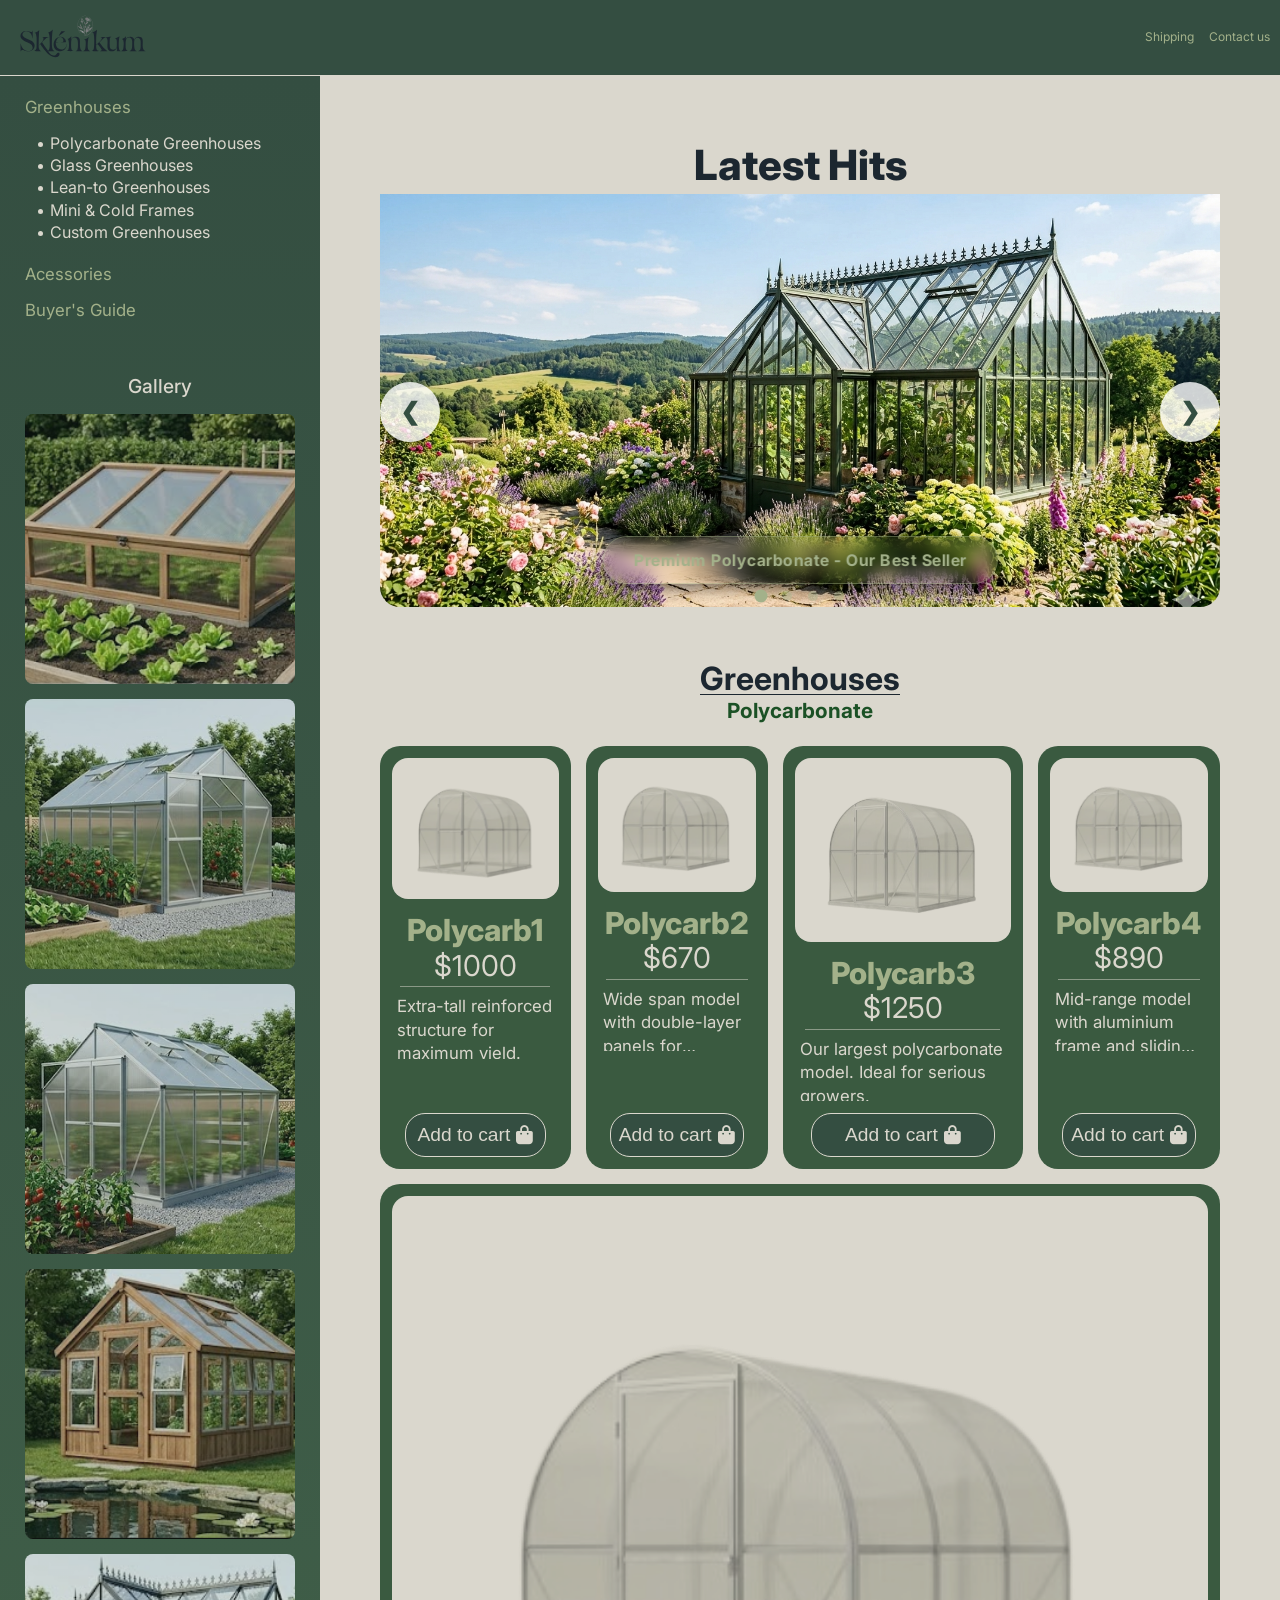
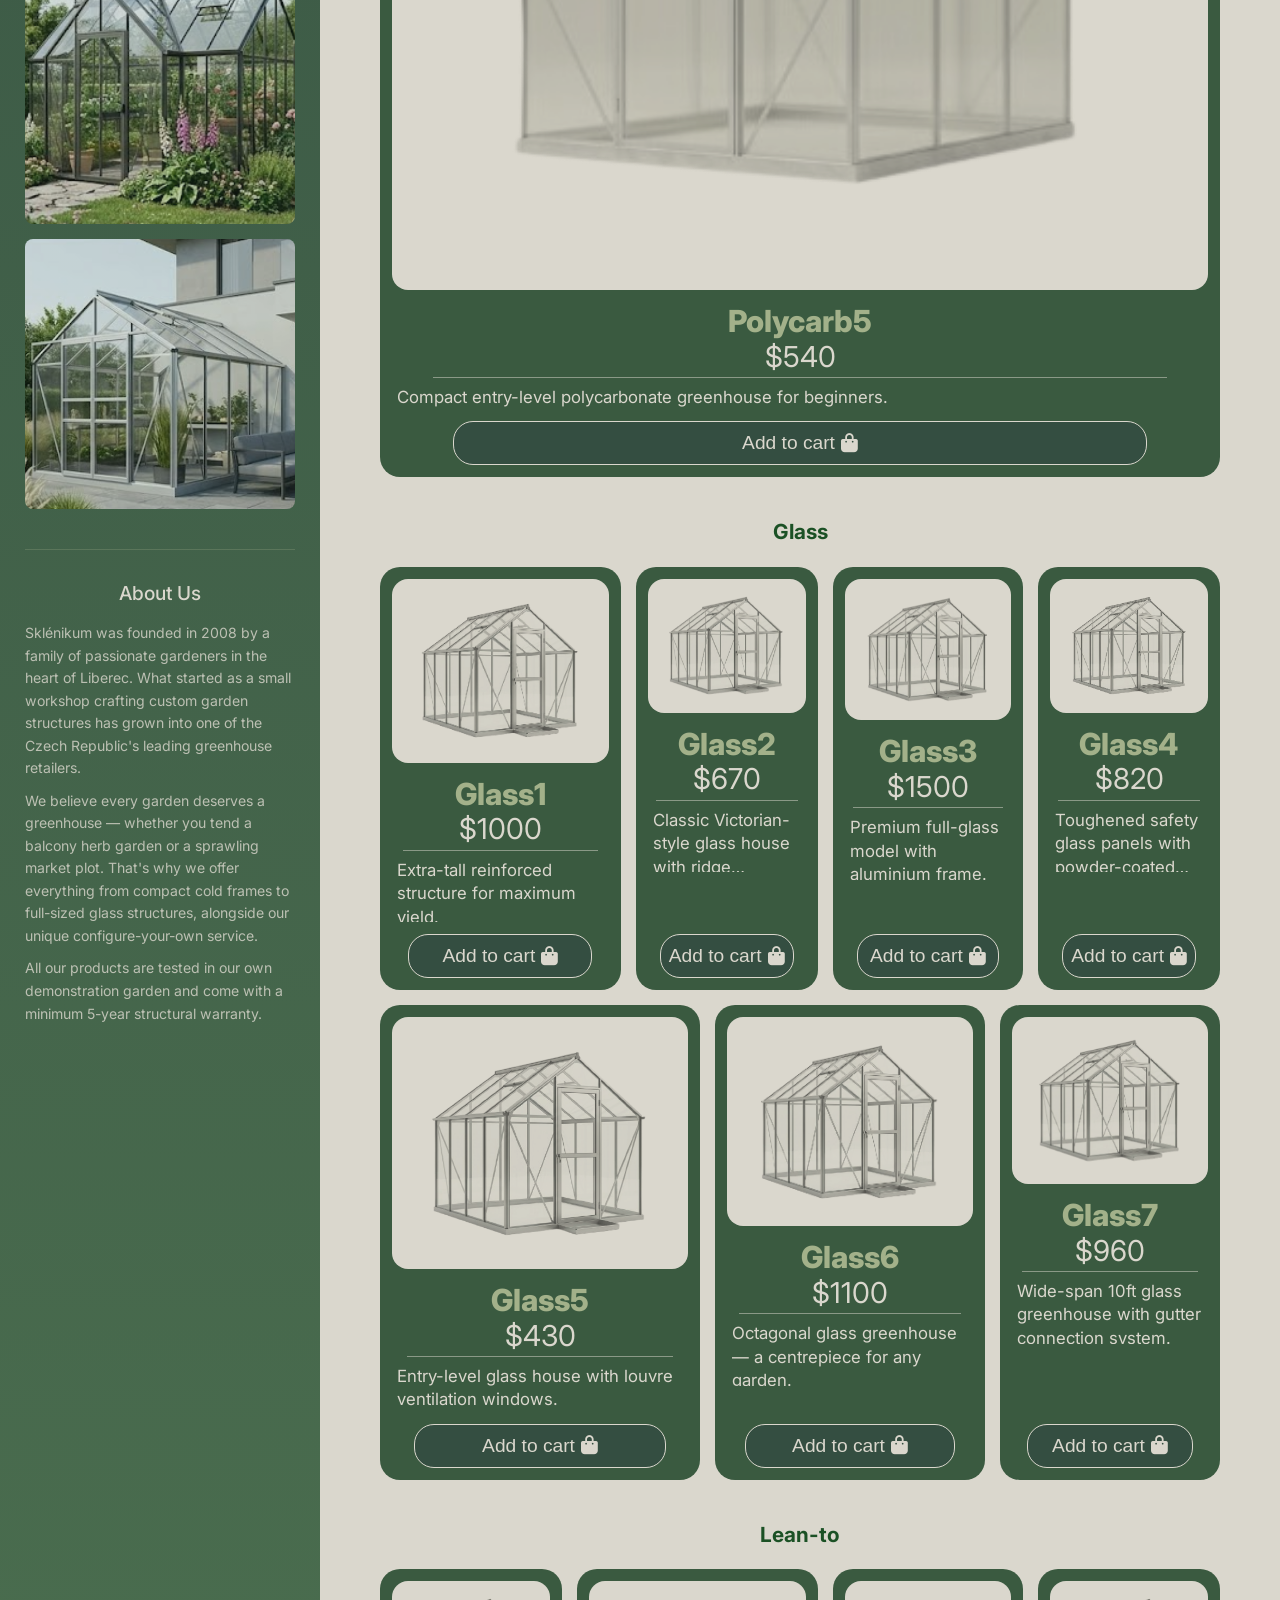
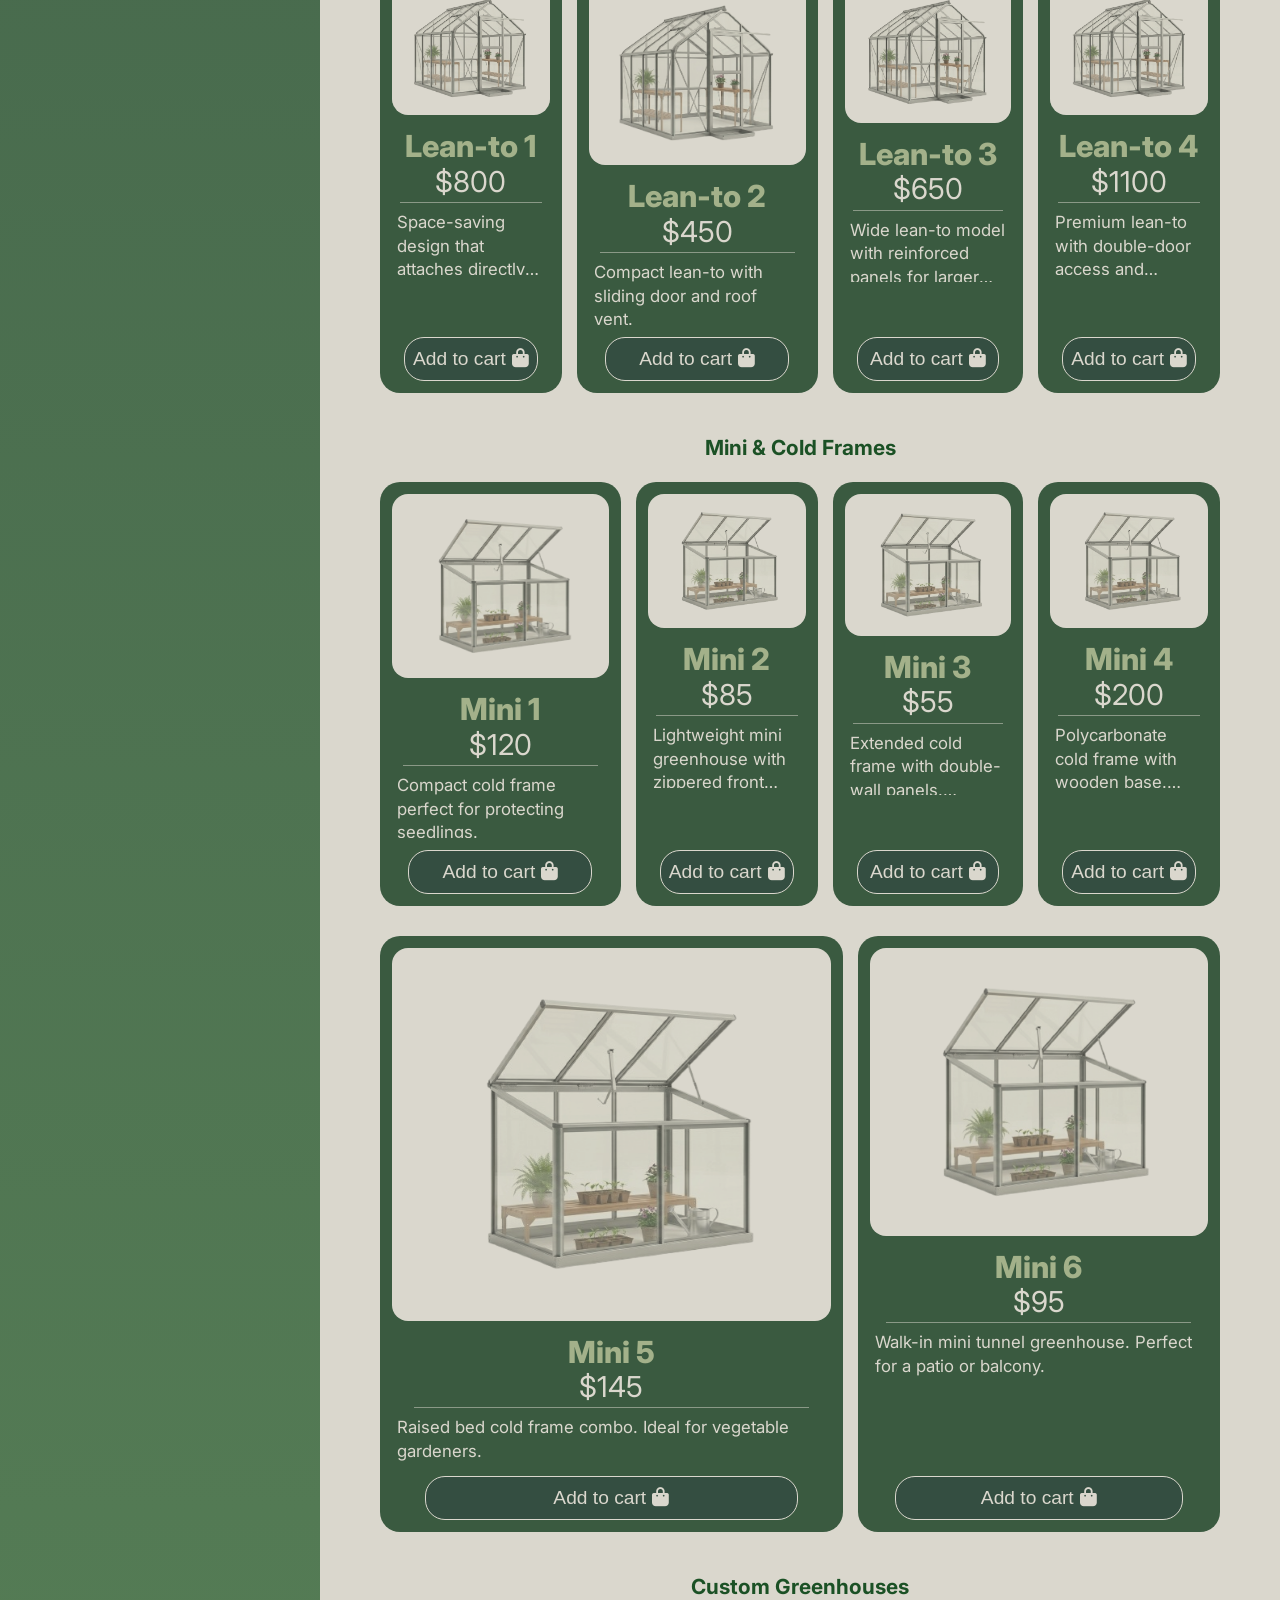
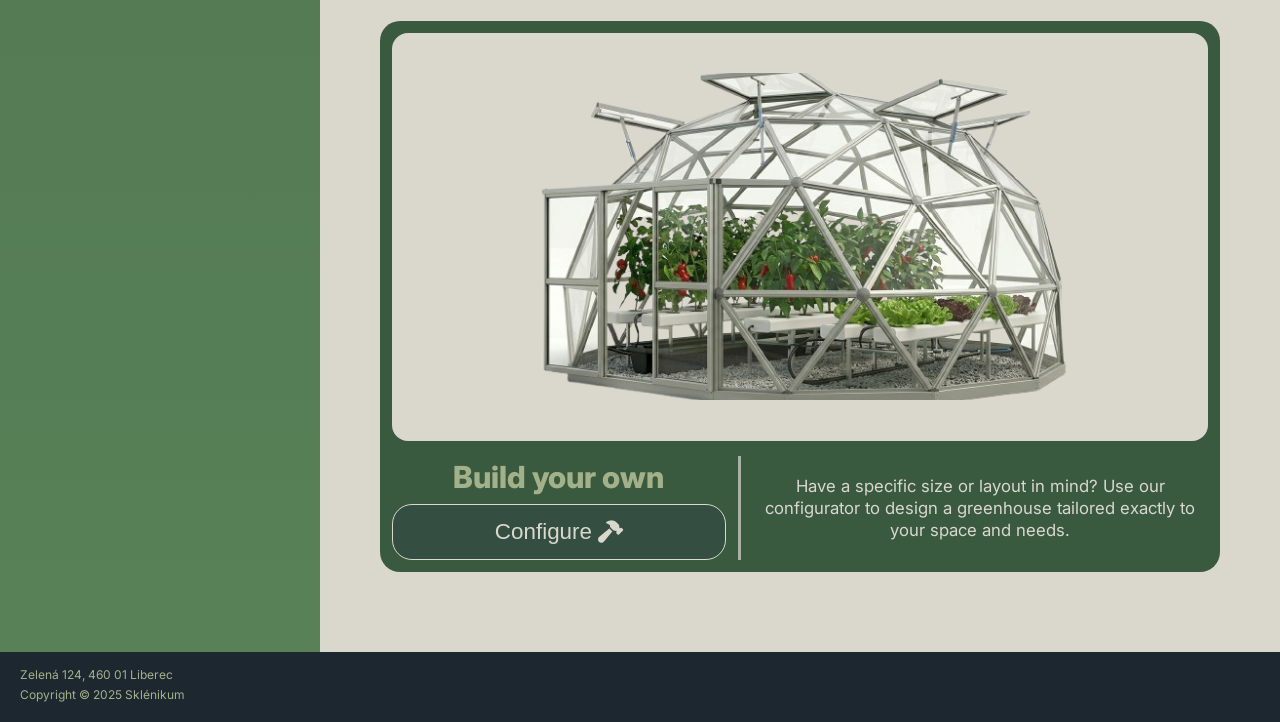
==== index.html @ 76ed7248 "v.1" ====
<!DOCTYPE html>
<html lang="en">

<head>
    <meta charset="UTF-8">
    <meta name="viewport" content="width=device-width, initial-scale=1.0">
    <title>Sklénikum</title>
    <link rel="stylesheet" href="styles.css">
    <link rel="preconnect" href="https://fonts.googleapis.com">
    <link rel="preconnect" href="https://fonts.gstatic.com" crossorigin>
    <link
        href="https://fonts.googleapis.com/css2?family=Inter:wght@300;400;500;600;700;800&family=Playfair+Display:ital,wght@1,500&display=swap"
        rel="stylesheet">
    <link rel="stylesheet" href="https://cdnjs.cloudflare.com/ajax/libs/font-awesome/6.4.0/css/all.min.css">
</head>

<body>
    <header class="top-bar">
        <div class="logo">
            <img src="images/logo.svg" alt="Sklénikum" class="site-logo">
        </div>
        <nav class="top-nav">
            <a href="#">Shipping</a>
            <a href="#">Contact us</a>
        </nav>
    </header>
    <hr class="top-bar-divider">
    <aside class="sidebar-menu">
        <div class="menu-section">
            <a href="#" class="menu-item">Greenhouses</a>
            <ul class="submenu">
                <li class="menu-list"><a href="#polycarbonate" class="menu-category">Polycarbonate Greenhouses</a></li>
                <li class="menu-list"><a href="#glass" class="menu-category">Glass Greenhouses</a></li>
                <li class="menu-list"><a href="#lean-to" class="menu-category">Lean-to Greenhouses</a></li>
                <li class="menu-list"><a href="#mini" class="menu-category">Mini &amp; Cold Frames</a></li>
                <li class="menu-list"><a href="#custom" class="menu-category">Custom Greenhouses</a></li>
            </ul>
        </div>
        <a href="#" class="menu-item">Acessories</a>
        <a href="#" class="menu-item">Buyer's Guide</a>

        <div class="sidebar-gallery">
            <h4 class="gallery-title">Gallery</h4>
            <div class="gallery-grid">
                <img src="/images/gallery/1.png" alt="Gallery image 1">
                <img src="/images/gallery/2.png" alt="Gallery image 2">
                <img src="/images/gallery/3.png" alt="Gallery image 3">
                <img src="/images/gallery/4.png" alt="Gallery image 4">
                <img src="/images/gallery/5.png" alt="Gallery image 5">
                <img src="/images/gallery/6.png" alt="Gallery image 6">
            </div>
        </div>

        <div class="sidebar-about">
            <h4 class="gallery-title">About Us</h4>
            <p class="about-text">Sklénikum was founded in 2008 by a family of passionate gardeners in the heart of Liberec. What started as a small workshop crafting custom garden structures has grown into one of the Czech Republic's leading greenhouse retailers.</p>
            <p class="about-text">We believe every garden deserves a greenhouse — whether you tend a balcony herb garden or a sprawling market plot. That's why we offer everything from compact cold frames to full-sized glass structures, alongside our unique configure-your-own service.</p>
            <p class="about-text">All our products are tested in our own demonstration garden and come with a minimum 5-year structural warranty.</p>
        </div>
    </aside>

    <main class="content">
        <section class="latest-hits">
            <h2 class="slideshow-title">Latest Hits</h2>
            <div class="slideshow-container">
                <div class="mySlides fade">
                    <img src="/images/latesthits/1.png" alt="Polycarbonate Greenhouse">
                    <div class="slide-caption">Premium Polycarbonate - Our Best Seller</div>
                </div>
                <div class="mySlides fade">
                    <img src="/images/latesthits/2.png" alt="Glass Greenhouse">
                    <div class="slide-caption">Classic Glass - Timeless Elegance</div>
                </div>
                <div class="mySlides fade">
                    <img src="/images/latesthits/3.png" alt="Lean-to Greenhouse">
                    <div class="slide-caption">Space-saving Lean-to - Perfect for Patios</div>
                </div>
                <div class="mySlides fade">
                    <img src="/images/latesthits/4.png" alt="Mini Greenhouse">
                    <div class="slide-caption">Mini & Cold Frames - Early Season Protection</div>
                </div>

                <a class="prev-slide" onclick="changeSlide(-1)">&#10094;</a>
                <a class="next-slide" onclick="changeSlide(1)">&#10095;</a>
            </div>
            <div class="dot-container">
                <span class="dot" onclick="setSlide(1)"></span>
                <span class="dot" onclick="setSlide(2)"></span>
                <span class="dot" onclick="setSlide(3)"></span>
                <span class="dot" onclick="setSlide(4)"></span>
            </div>
        </section>

        <section class="category" id="polycarbonate">
            <h2 class="category-title">Greenhouses</h2>
            <h3 class="subcategory-title">Polycarbonate</h3>

            <div class="product-grid">
                <article class="product-card card-md"><a href="#" class="card-link"></a><div class="image-placeholder"><img src="/images/greenhouses/polycarbonate.png" alt="Polycarbonate Greenhouse" class="product-image" style="opacity:0.7;mix-blend-mode:multiply;"></div><h4 class="product-name">Polycarb1</h4><p class="product-price">$1000</p><hr class="card-divider"><p class="product-desc">Extra-tall reinforced structure for maximum yield.</p><button class="add-to-cart">Add to cart <i class="fa-solid fa-bag-shopping"></i></button></article>
                <article class="product-card card-sm"><a href="#" class="card-link"></a><div class="image-placeholder"><img src="/images/greenhouses/polycarbonate.png" alt="Polycarbonate Greenhouse" class="product-image" style="opacity:0.7;mix-blend-mode:multiply;"></div><h4 class="product-name">Polycarb2</h4><p class="product-price">$670</p><hr class="card-divider"><p class="product-desc">Wide span model with double-layer panels for insulation.</p><button class="add-to-cart">Add to cart <i class="fa-solid fa-bag-shopping"></i></button></article>
                <article class="product-card card-lg"><a href="#" class="card-link"></a><div class="image-placeholder"><img src="/images/greenhouses/polycarbonate.png" alt="Polycarbonate Greenhouse" class="product-image" style="opacity:0.7;mix-blend-mode:multiply;"></div><h4 class="product-name">Polycarb3</h4><p class="product-price">$1250</p><hr class="card-divider"><p class="product-desc">Our largest polycarbonate model. Ideal for serious growers.</p><button class="add-to-cart">Add to cart <i class="fa-solid fa-bag-shopping"></i></button></article>
                <article class="product-card card-sm"><a href="#" class="card-link"></a><div class="image-placeholder"><img src="/images/greenhouses/polycarbonate.png" alt="Polycarbonate Greenhouse" class="product-image" style="opacity:0.7;mix-blend-mode:multiply;"></div><h4 class="product-name">Polycarb4</h4><p class="product-price">$890</p><hr class="card-divider"><p class="product-desc">Mid-range model with aluminium frame and sliding door.</p><button class="add-to-cart">Add to cart <i class="fa-solid fa-bag-shopping"></i></button></article>
                <article class="product-card card-md"><a href="#" class="card-link"></a><div class="image-placeholder"><img src="/images/greenhouses/polycarbonate.png" alt="Polycarbonate Greenhouse" class="product-image" style="opacity:0.7;mix-blend-mode:multiply;"></div><h4 class="product-name">Polycarb5</h4><p class="product-price">$540</p><hr class="card-divider"><p class="product-desc">Compact entry-level polycarbonate greenhouse for beginners.</p><button class="add-to-cart">Add to cart <i class="fa-solid fa-bag-shopping"></i></button></article>
            </div>
        </section>


        <section class="category" id="glass">
            <h3 class="subcategory-title">Glass</h3>

            <div class="product-grid">
                <article class="product-card card-lg"><a href="#" class="card-link"></a><div class="image-placeholder"><img src="/images/greenhouses/glass.png" alt="Glass Greenhouse" class="product-image" style="opacity:0.7;mix-blend-mode:multiply;"></div><h4 class="product-name">Glass1</h4><p class="product-price">$1000</p><hr class="card-divider"><p class="product-desc">Extra-tall reinforced structure for maximum yield.</p><button class="add-to-cart">Add to cart <i class="fa-solid fa-bag-shopping"></i></button></article>
                <article class="product-card card-sm"><a href="#" class="card-link"></a><div class="image-placeholder"><img src="/images/greenhouses/glass.png" alt="Glass Greenhouse" class="product-image" style="opacity:0.7;mix-blend-mode:multiply;"></div><h4 class="product-name">Glass2</h4><p class="product-price">$670</p><hr class="card-divider"><p class="product-desc">Classic Victorian-style glass house with ridge ventilation.</p><button class="add-to-cart">Add to cart <i class="fa-solid fa-bag-shopping"></i></button></article>
                <article class="product-card card-md"><a href="#" class="card-link"></a><div class="image-placeholder"><img src="/images/greenhouses/glass.png" alt="Glass Greenhouse" class="product-image" style="opacity:0.7;mix-blend-mode:multiply;"></div><h4 class="product-name">Glass3</h4><p class="product-price">$1500</p><hr class="card-divider"><p class="product-desc">Premium full-glass model with aluminium frame.</p><button class="add-to-cart">Add to cart <i class="fa-solid fa-bag-shopping"></i></button></article>
                <article class="product-card card-sm"><a href="#" class="card-link"></a><div class="image-placeholder"><img src="/images/greenhouses/glass.png" alt="Glass Greenhouse" class="product-image" style="opacity:0.7;mix-blend-mode:multiply;"></div><h4 class="product-name">Glass4</h4><p class="product-price">$820</p><hr class="card-divider"><p class="product-desc">Toughened safety glass panels with powder-coated frame.</p><button class="add-to-cart">Add to cart <i class="fa-solid fa-bag-shopping"></i></button></article>
                <article class="product-card card-lg"><a href="#" class="card-link"></a><div class="image-placeholder"><img src="/images/greenhouses/glass.png" alt="Glass Greenhouse" class="product-image" style="opacity:0.7;mix-blend-mode:multiply;"></div><h4 class="product-name">Glass5</h4><p class="product-price">$430</p><hr class="card-divider"><p class="product-desc">Entry-level glass house with louvre ventilation windows.</p><button class="add-to-cart">Add to cart <i class="fa-solid fa-bag-shopping"></i></button></article>
                <article class="product-card card-md"><a href="#" class="card-link"></a><div class="image-placeholder"><img src="/images/greenhouses/glass.png" alt="Glass Greenhouse" class="product-image" style="opacity:0.7;mix-blend-mode:multiply;"></div><h4 class="product-name">Glass6</h4><p class="product-price">$1100</p><hr class="card-divider"><p class="product-desc">Octagonal glass greenhouse — a centrepiece for any garden.</p><button class="add-to-cart">Add to cart <i class="fa-solid fa-bag-shopping"></i></button></article>
                <article class="product-card card-sm"><a href="#" class="card-link"></a><div class="image-placeholder"><img src="/images/greenhouses/glass.png" alt="Glass Greenhouse" class="product-image" style="opacity:0.7;mix-blend-mode:multiply;"></div><h4 class="product-name">Glass7</h4><p class="product-price">$960</p><hr class="card-divider"><p class="product-desc">Wide-span 10ft glass greenhouse with gutter connection system.</p><button class="add-to-cart">Add to cart <i class="fa-solid fa-bag-shopping"></i></button></article>
            </div>
        </section>

        <section class="category" id="lean-to">
            <h3 class="subcategory-title">Lean-to</h3>

            <div class="product-grid">
                <article class="product-card card-sm"><a href="#" class="card-link"></a><div class="image-placeholder"><img src="/images/greenhouses/lean-to.png" alt="Lean-to Greenhouse" class="product-image" style="opacity:0.7;mix-blend-mode:multiply;"></div><h4 class="product-name">Lean-to 1</h4><p class="product-price">$800</p><hr class="card-divider"><p class="product-desc">Space-saving design that attaches directly to your house wall.</p><button class="add-to-cart">Add to cart <i class="fa-solid fa-bag-shopping"></i></button></article>
                <article class="product-card card-lg"><a href="#" class="card-link"></a><div class="image-placeholder"><img src="/images/greenhouses/lean-to.png" alt="Lean-to Greenhouse" class="product-image" style="opacity:0.7;mix-blend-mode:multiply;"></div><h4 class="product-name">Lean-to 2</h4><p class="product-price">$450</p><hr class="card-divider"><p class="product-desc">Compact lean-to with sliding door and roof vent.</p><button class="add-to-cart">Add to cart <i class="fa-solid fa-bag-shopping"></i></button></article>
                <article class="product-card card-md"><a href="#" class="card-link"></a><div class="image-placeholder"><img src="/images/greenhouses/lean-to.png" alt="Lean-to Greenhouse" class="product-image" style="opacity:0.7;mix-blend-mode:multiply;"></div><h4 class="product-name">Lean-to 3</h4><p class="product-price">$650</p><hr class="card-divider"><p class="product-desc">Wide lean-to model with reinforced panels for larger wall spaces.</p><button class="add-to-cart">Add to cart <i class="fa-solid fa-bag-shopping"></i></button></article>
                <article class="product-card card-sm"><a href="#" class="card-link"></a><div class="image-placeholder"><img src="/images/greenhouses/lean-to.png" alt="Lean-to Greenhouse" class="product-image" style="opacity:0.7;mix-blend-mode:multiply;"></div><h4 class="product-name">Lean-to 4</h4><p class="product-price">$1100</p><hr class="card-divider"><p class="product-desc">Premium lean-to with double-door access and integrated guttering.</p><button class="add-to-cart">Add to cart <i class="fa-solid fa-bag-shopping"></i></button></article>
            </div>
        </section>

        <section class="category" id="mini">
            <h3 class="subcategory-title">Mini & Cold Frames</h3>

            <div class="product-grid">
                <article class="product-card card-lg"><a href="#" class="card-link"></a><div class="image-placeholder"><img src="/images/greenhouses/minicold.png" alt="Mini Greenhouse" class="product-image" style="opacity:0.7;mix-blend-mode:multiply;"></div><h4 class="product-name">Mini 1</h4><p class="product-price">$120</p><hr class="card-divider"><p class="product-desc">Compact cold frame perfect for protecting seedlings.</p><button class="add-to-cart">Add to cart <i class="fa-solid fa-bag-shopping"></i></button></article>
                <article class="product-card card-sm"><a href="#" class="card-link"></a><div class="image-placeholder"><img src="/images/greenhouses/minicold.png" alt="Mini Greenhouse" class="product-image" style="opacity:0.7;mix-blend-mode:multiply;"></div><h4 class="product-name">Mini 2</h4><p class="product-price">$85</p><hr class="card-divider"><p class="product-desc">Lightweight mini greenhouse with zippered front panel.</p><button class="add-to-cart">Add to cart <i class="fa-solid fa-bag-shopping"></i></button></article>
                <article class="product-card card-md"><a href="#" class="card-link"></a><div class="image-placeholder"><img src="/images/greenhouses/minicold.png" alt="Mini Greenhouse" class="product-image" style="opacity:0.7;mix-blend-mode:multiply;"></div><h4 class="product-name">Mini 3</h4><p class="product-price">$55</p><hr class="card-divider"><p class="product-desc">Extended cold frame with double-wall panels. Excellent for year-round use.</p><button class="add-to-cart">Add to cart <i class="fa-solid fa-bag-shopping"></i></button></article>
                <article class="product-card card-sm"><a href="#" class="card-link"></a><div class="image-placeholder"><img src="/images/greenhouses/minicold.png" alt="Mini Greenhouse" class="product-image" style="opacity:0.7;mix-blend-mode:multiply;"></div><h4 class="product-name">Mini 4</h4><p class="product-price">$200</p><hr class="card-divider"><p class="product-desc">Polycarbonate cold frame with wooden base. Great insulator.</p><button class="add-to-cart">Add to cart <i class="fa-solid fa-bag-shopping"></i></button></article>
                <div class="row-break"></div>
                <article class="product-card card-lg"><a href="#" class="card-link"></a><div class="image-placeholder"><img src="/images/greenhouses/minicold.png" alt="Mini Greenhouse" class="product-image" style="opacity:0.7;mix-blend-mode:multiply;"></div><h4 class="product-name">Mini 5</h4><p class="product-price">$145</p><hr class="card-divider"><p class="product-desc">Raised bed cold frame combo. Ideal for vegetable gardeners.</p><button class="add-to-cart">Add to cart <i class="fa-solid fa-bag-shopping"></i></button></article>
                <article class="product-card card-sm"><a href="#" class="card-link"></a><div class="image-placeholder"><img src="/images/greenhouses/minicold.png" alt="Mini Greenhouse" class="product-image" style="opacity:0.7;mix-blend-mode:multiply;"></div><h4 class="product-name">Mini 6</h4><p class="product-price">$95</p><hr class="card-divider"><p class="product-desc">Walk-in mini tunnel greenhouse. Perfect for a patio or balcony.</p><button class="add-to-cart">Add to cart <i class="fa-solid fa-bag-shopping"></i></button></article>
            </div>
        </section>


        <section class="category" id="custom">
            <h3 class="subcategory-title">Custom Greenhouses</h3>

            <div class="product-grid">
                <article class="product-card custom-card">
                    <a href="product_custom-greenhouse.html" class="card-link"></a>
                    <div class="image-placeholder large">
                        <img src="/images/greenhouses/custom.png" alt="Custom Greenhouse" class="product-image">
                    </div>
                    <div class="custom-card-bottom">
                        <div class="custom-card-left">
                            <h4 class="product-name large-name">Build your own</h4>
                            <button class="add-to-cart custom-build">Configure <i class="fa-solid fa-hammer"></i></button>
                        </div>
                        <div class="custom-divider"></div>
                        <div class="custom-card-right">
                            <p class="product-desc product-desc-custom">Have a specific size or layout in mind? Use our configurator to design a greenhouse tailored exactly to your space and needs.</p>
                        </div>
                    </div>
                </article>
            </div>
        </section>

    </main>

    <footer class="site-footer">
        <p>Zelená 124, 460 01 Liberec</p>
        <p>Copyright © 2025 Sklénikum</p>
    </footer>

    <script>
        let slideIndex = 1;
        showSlides(slideIndex);

        // Next/previous controls
        function changeSlide(n) {
            showSlides(slideIndex += n);
        }

        // Thumbnail image controls
        function setSlide(n) {
            showSlides(slideIndex = n);
        }

        function showSlides(n) {
            let i;
            let slides = document.getElementsByClassName("mySlides");
            let dots = document.getElementsByClassName("dot");
            if (n > slides.length) { slideIndex = 1 }
            if (n < 1) { slideIndex = slides.length }
            for (i = 0; i < slides.length; i++) {
                slides[i].style.display = "none";
            }
            for (i = 0; i < dots.length; i++) {
                dots[i].className = dots[i].className.replace(" active-dot", "");
            }
            slides[slideIndex - 1].style.display = "flex";
            dots[slideIndex - 1].className += " active-dot";
        }

        // Auto play
        setInterval(() => {
            changeSlide(1);
        }, 5000);
    </script>
</body>

</html>
---- styles.css ----
/* Base styles */
html {
    scroll-behavior: smooth;
}

:root {
    --dust-grey: #dad7cd;
    --dry-sage: #a3b18a;
    --fern: #588157;
    --hunter-green: #3A5A40;
    --pine-teal: #344e41;
    --dark-blue: #1C2730;
    --filler-green: #1B5125;
}

* {
    margin: 0;
    padding: 0;
    box-sizing: border-box;
}

body {
    font-family: 'Inter', sans-serif;
    background-color: var(--dust-grey);
    line-height: 1.4;
    display: flex;
    flex-direction: column;
    min-height: 100vh;
    margin: 0;
}



/* ----------------------------------------------------- */
/* Header */
/* ----------------------------------------------------- */


.top-bar {
    background-color: var(--pine-teal);
    color: var(--dry-sage);
    display: flex;
    justify-content: space-between;
    align-items: center;
    padding: 10px 10px;
}

.logo {
    display: flex;
    flex-direction: column;
    align-items: flex-start;
    position: relative;
    padding-left: 5px;
    margin: -20px -20px -25px -10px;
}

.site-logo {
    height: 100px;
    width: auto;
    display: block;
}

.top-nav {
    display: flex;
    gap: 15px;
}

.top-nav a {
    color: var(--dry-sage);
    text-decoration: none;
    font-size: 0.75rem;
    font-weight: 400;
}

.top-bar-divider {
    border: none;
    border-top: 1px solid var(--dust-grey);
    margin-left: auto;
    margin-right: auto;
}


/* ----------------------------------------------------- */
/* Sidebar / Menu */
/* ----------------------------------------------------- */


.sidebar-menu {
    background: linear-gradient(to bottom, var(--pine-teal), var(--fern));
    padding: 20px 25px;
}

.menu-category {
    padding-left: 10px;
    color: var(--dust-grey);
    text-decoration: none;
    margin-left: -15px;
}

.menu-list {
    color: var(--dust-grey);
    margin-left: 30px;
}

.menu-section {
    margin-bottom: 20px;
}

.menu-heading {
    display: block;
    color: var(--text-menu-light);
    text-decoration: none;
    font-size: 1.05rem;
    margin-bottom: 8px;
    font-weight: 400;
}

.menu-item {
    display: block;
    color: var(--dry-sage);
    text-decoration: none;
    font-size: 1.05rem;
    margin-bottom: 12px;
    font-weight: 400;
}

.sidebar-gallery {
    display: none;
}

.sidebar-about {
    display: none;
}

/* ----------------------------------------------------- */
/* Main Content */
/* ----------------------------------------------------- */

.content {
    padding: 30px 10px;
    flex: 1;
}

/* ----------------------------------------------------- */
/* Latest Hits Slideshow */
/* ----------------------------------------------------- */

.latest-hits {
    margin-bottom: 50px;
    position: relative;
    overflow: hidden;
    border-radius: 20px;
    padding: 0;
}

.slideshow-title {
    text-align: center;
    color: var(--dark-blue);
    font-size: 2.6rem;
    font-weight: 800;
    padding: 20px 0;
    margin: 0;
    margin-bottom: -20px;
}

.slideshow-container {
    max-width: 100%;
    aspect-ratio: 16 / 8;
    position: relative;
    margin: auto;
    overflow: hidden;
}

.mySlides {
    display: none;
    height: 100%;
    align-items: center;
    justify-content: center;
    padding: 0;
}

.mySlides img {
    height: 100%;
    width: 100%;
    object-fit: cover;
    opacity: 1;
}

.slide-caption {
    position: absolute;
    bottom: 30px;
    left: 50%;
    transform: translateX(-50%);
    color: var(--dry-sage);
    padding: 12px 30px;
    border-radius: 40px;
    font-weight: 700;
    backdrop-filter: blur(8px);
    border: 1px solid rgba(163, 177, 138, 0.4);
    box-shadow: 0 5px 15px rgba(0, 0, 0, 0.5);
    white-space: nowrap;
    letter-spacing: 0.5px;
}

.prev-slide,
.next-slide {
    cursor: pointer;
    position: absolute;
    top: 50%;
    width: auto;
    margin-top: -22px;
    padding: 20px;
    color: var(--pine-teal);
    font-weight: bold;
    font-size: 24px;
    transition: 0.3s ease;
    border-radius: 50%;
    user-select: none;
    z-index: 2;
    display: flex;
    align-items: center;
    justify-content: center;
    width: 60px;
    height: 60px;
    background: rgba(255, 255, 255, 0.8);
    box-shadow: 0 4px 12px rgba(0, 0, 0, 0.2);
}

.prev-slide {
    left: 0;
}

.next-slide {
    right: 0;
}

.prev-slide:hover,
.next-slide:hover {
    background-color: rgba(218, 215, 205, 0.8);
    color: var(--dark-blue);
}

.dot-container {
    text-align: center;
    padding: 20px 0 0 0;
    margin-top: -50px;
}

.dot {
    cursor: pointer;
    height: 10px;
    width: 10px;
    margin: 0 6px;
    background-color: var(--dry-sage);
    border-radius: 50%;
    display: inline-block;
    transition: all 0.3s ease;
    opacity: 0.4;
}

.active-dot,
.dot:hover {
    background-color: var(--dry-sage);
    opacity: 1;
    transform: scale(1.3);
}

.fade {
    animation-name: fade;
    animation-duration: 1s;
}

@keyframes fade {
    from {
        opacity: 0.4
    }

    to {
        opacity: 1
    }
}

/* Mobile adjustments for slideshow */
@media (max-width: 768px) {
    .latest-hits {
        padding: 15px;
        margin-bottom: 30px;
    }

    .slideshow-title {
        font-size: 1.6rem;
        margin-bottom: 15px;
    }

    .slideshow-container {
        height: 280px;
    }

    .slide-caption {
        font-size: 0.85rem;
        padding: 8px 20px;
        bottom: 15px;
        white-space: normal;
        text-align: center;
        width: 80%;
    }

    .prev-slide,
    .next-slide {
        padding: 12px;
        font-size: 18px;
        background: rgba(218, 215, 205, 0.5);
    }
}

.category {
    margin-bottom: 40px;
}

.category-title {
    text-align: center;
    color: var(--dark-blue);
    font-size: 2rem;
    font-weight: 700;
    margin-bottom: -5px;
    text-decoration: underline 1px solid var(--dark-blue);
    text-underline-offset: 4px;
}

.subcategory-title {
    text-align: center;
    color: var(--filler-green);
    font-size: 1.3rem;
    font-weight: 700;
    margin-bottom: 20px;
}


/*-----------------------------------------------------*/
/* Product Grid */
/*-----------------------------------------------------*/


.product-grid {
    display: flex;
    flex-wrap: wrap;
    gap: 15px;
    margin-bottom: 15px;
}

.row-break {
    flex-basis: 100%;
    height: 0;
}

.product-card {
    background-color: var(--hunter-green);
    border-radius: 20px;
    padding: 12px;
    display: flex;
    flex-direction: column;
    flex: 1 1 150px;
    max-width: 100%;
    transition: transform 0.3s ease, box-shadow 0.3s ease;
    position: relative;
}

/* Size variation classes */
.card-sm {
    flex-basis: 130px;
}

.card-md {
    flex-basis: 180px;
}

.card-lg {
    flex-basis: 230px;
}

.card-link {
    position: absolute;
    top: 0;
    left: 0;
    width: 100%;
    height: 100%;
    z-index: 1;
}

.product-card:hover {
    transform: translateY(-8px);
    box-shadow: 0 12px 24px rgba(0, 0, 0, 0.3);
}

.image-placeholder {
    background-color: var(--dust-grey);
    border-radius: 16px;
    aspect-ratio: 1 / 0.85;
    margin-bottom: 10px;
    overflow: hidden;
    display: flex;
    align-items: center;
    justify-content: center;
}

.image-placeholder.empty {
    /* Kept exactly as a pale box based on the design */
}

.image-placeholder.large {
    aspect-ratio: 2 / 1;
}

.product-image {
    width: 80%;
    height: 80%;
    object-fit: cover;
}

.product-name {
    font-size: 1.6rem;
    font-weight: 800;
    text-align: center;
    color: var(--dry-sage);
    margin-bottom: -6px;
}

.product-price {
    text-align: center;
    color: var(--dust-grey);
    font-size: 1.5rem;
    font-weight: 400;
}

.card-divider {
    border: none;
    border-top: 1px solid var(--dust-grey);
    margin-bottom: 8px;
    width: 90%;
    margin-left: auto;
    margin-right: auto;
    opacity: 0.5;
}

.product-desc {
    font-size: 0.9rem;
    margin-bottom: 12px;
    flex: 0 1 auto;
    color: var(--dust-grey);
    padding: 0 5px;
    max-height: 3.8em;
    overflow: hidden;
    display: -webkit-box;
    -webkit-line-clamp: 3;
    -webkit-box-orient: vertical;
}

.add-to-cart {
    background: var(--pine-teal);
    border: 1px solid var(--dust-grey);
    color: var(--dust-grey);
    padding: 5px 10px;
    border-radius: 20px;
    font-size: 1rem;
    font-weight: 500;
    cursor: pointer;
    display: flex;
    align-items: center;
    justify-content: center;
    gap: 6px;
    width: 85%;
    margin: auto auto 0 auto;
    transition: all 0.2s;
    white-space: nowrap;
    position: relative;
    z-index: 2;
}

.add-to-cart:hover,
.custom-build:hover {
    background-color: rgba(255, 255, 255, 0.1);
    color: #ffffff;
    border-color: #ffffff;
}



/* Custom Card Layout */
.custom-card {
    padding: 12px;
    flex: 1 1 100%;
    /* Plná šířka na mobilu */
}

@media (min-width: 1000px) {
    .custom-card {
        flex: 2 1 300px;
        /* Na velkém displeji se zařadí vedle malých karet */
    }
}

.custom-card-bottom {
    display: flex;
    align-items: stretch;
    gap: 12px;
    padding-top: 5px;
    flex: 1;
}

.custom-card-left {
    flex: 1.1;
    display: flex;
    flex-direction: column;
    align-items: center;
}

.large-name {
    margin-bottom: 6px;
    /* Inherits font size from product-name */
}

.custom-build {
    /* Most styles inherited from .add-to-cart */
    width: 100%;
    margin-top: auto;
    padding: 8px 12px;
    font-size: 1.1rem;
}

.custom-divider {
    width: 3px;
    align-self: stretch;
    background-color: var(--dust-grey);
    opacity: 0.7;
}

.custom-card-right {
    flex: 1.5;
    display: flex;
    align-items: center;
}

.product-desc-custom {
    text-align: center;
    padding: 0;
    margin-bottom: 0;
    line-height: 1.3;
}

/* Footer */
.site-footer {
    background-color: var(--dark-blue);
    color: var(--dry-sage);
    padding: 15px 20px;
    font-size: 0.75rem;
    margin-top: auto;
}

.site-footer p {
    margin-bottom: 3px;
}

/* Responsive Layout */
@media (min-width: 768px) {
    body {
        display: grid;
        grid-template-columns: 320px 1fr;
        grid-template-rows: auto auto 1fr auto;
        grid-template-areas:
            "header header"
            "divider divider"
            "sidebar content"
            "footer footer";
        max-width: 1680px;
        margin: 0 auto;
        box-shadow: 0 0 50px rgba(0, 0, 0, 0.3);
    }

    .top-bar {
        grid-area: header;
    }

    .top-bar-divider {
        grid-area: divider;
        width: 100%;
        margin: 0;
    }

    .sidebar-menu {
        grid-area: sidebar;
    }

    .content {
        grid-area: content;
        padding: 40px 60px;
        /* Zvětšený odstup od navigace na velkém rozlišení */
    }

    .site-footer {
        grid-area: footer;
    }

    .add-to-cart {
        padding: 10px 20px;
        font-size: 1.2rem;
    }

    .custom-build {
        padding: 14px 24px;
        font-size: 1.4rem;
    }

    .product-name {
        font-size: 1.9rem;
    }

    .product-price {
        font-size: 1.8rem;
    }

    .product-desc {
        font-size: 1.05rem;
    }

    .sidebar-gallery {
        display: block;
        margin-top: 50px;
    }

    .gallery-title {
        color: var(--dust-grey);
        font-size: 1.2rem;
        margin-bottom: 15px;
        font-weight: 500;
        text-align: center;
    }

    .gallery-grid {
        display: grid;
        grid-template-columns: 1fr;
        gap: 15px;
    }

    .gallery-grid img {
        width: 100%;
        border-radius: 8px;
        aspect-ratio: 1;
        object-fit: cover;
        opacity: 0.8;
        transition: opacity 0.2s, transform 0.2s;
        cursor: pointer;
    }

    .gallery-grid img:hover {
        opacity: 1;
        transform: scale(1.05);
    }

    .sidebar-about {
        display: block;
        margin-top: 40px;
        padding-top: 30px;
        border-top: 1px solid rgba(163, 177, 138, 0.25);
    }

    .about-text {
        color: var(--dust-grey);
        font-size: 0.88rem;
        line-height: 1.6;
        opacity: 0.8;
        margin-bottom: 10px;
    }

    .about-text:last-child {
        margin-bottom: 0;
    }
}
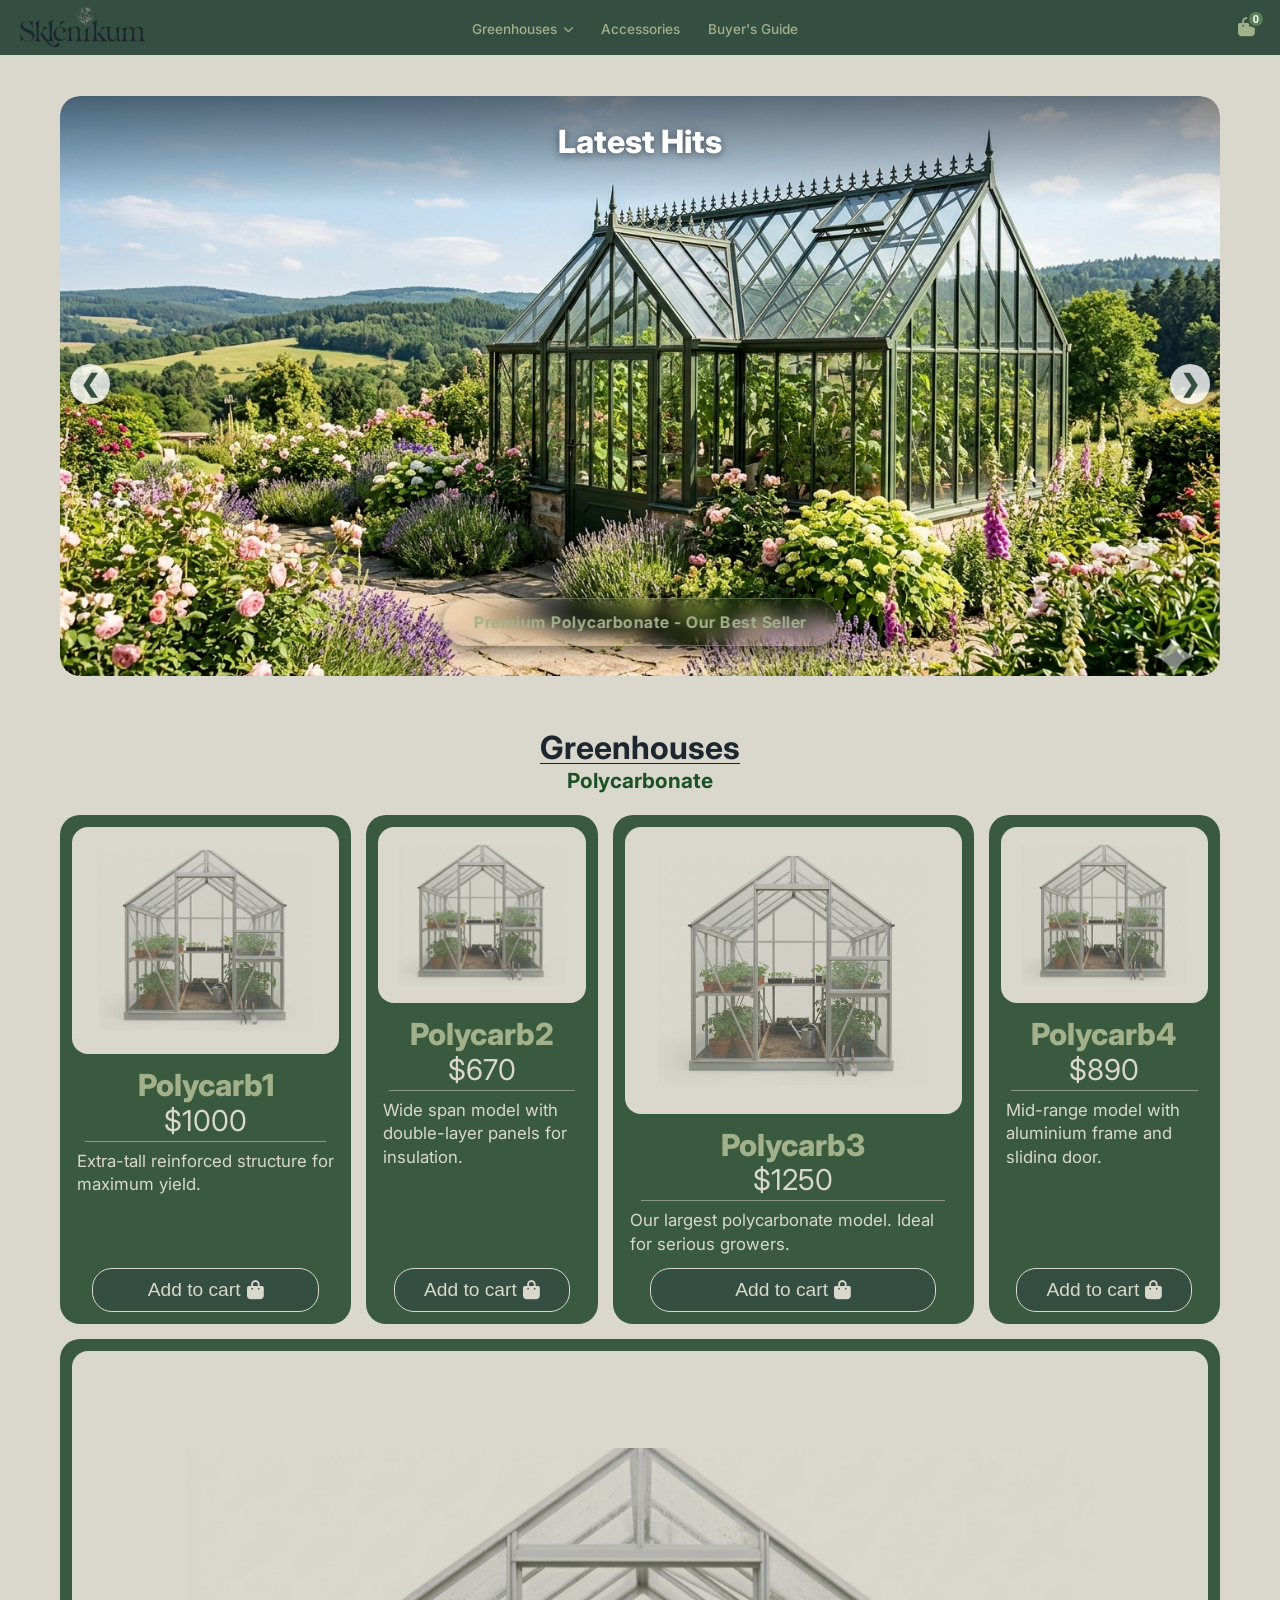
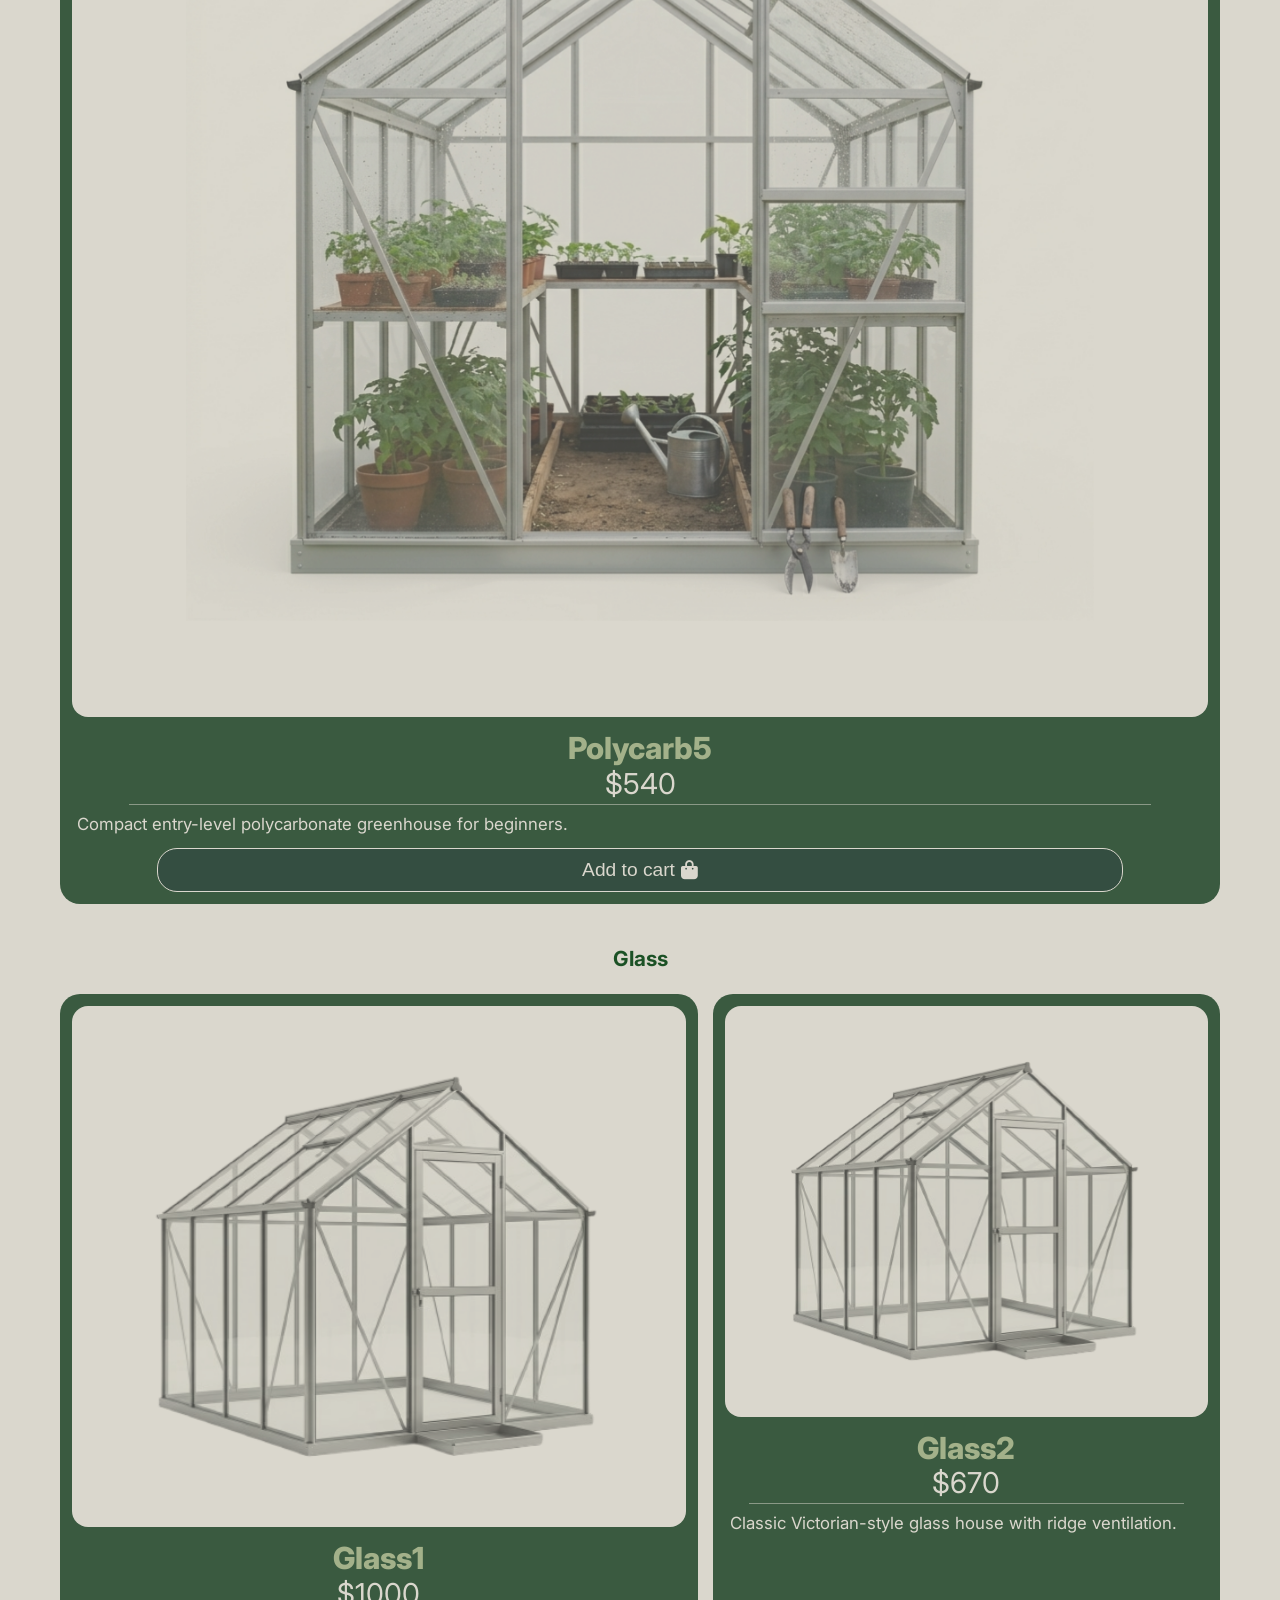
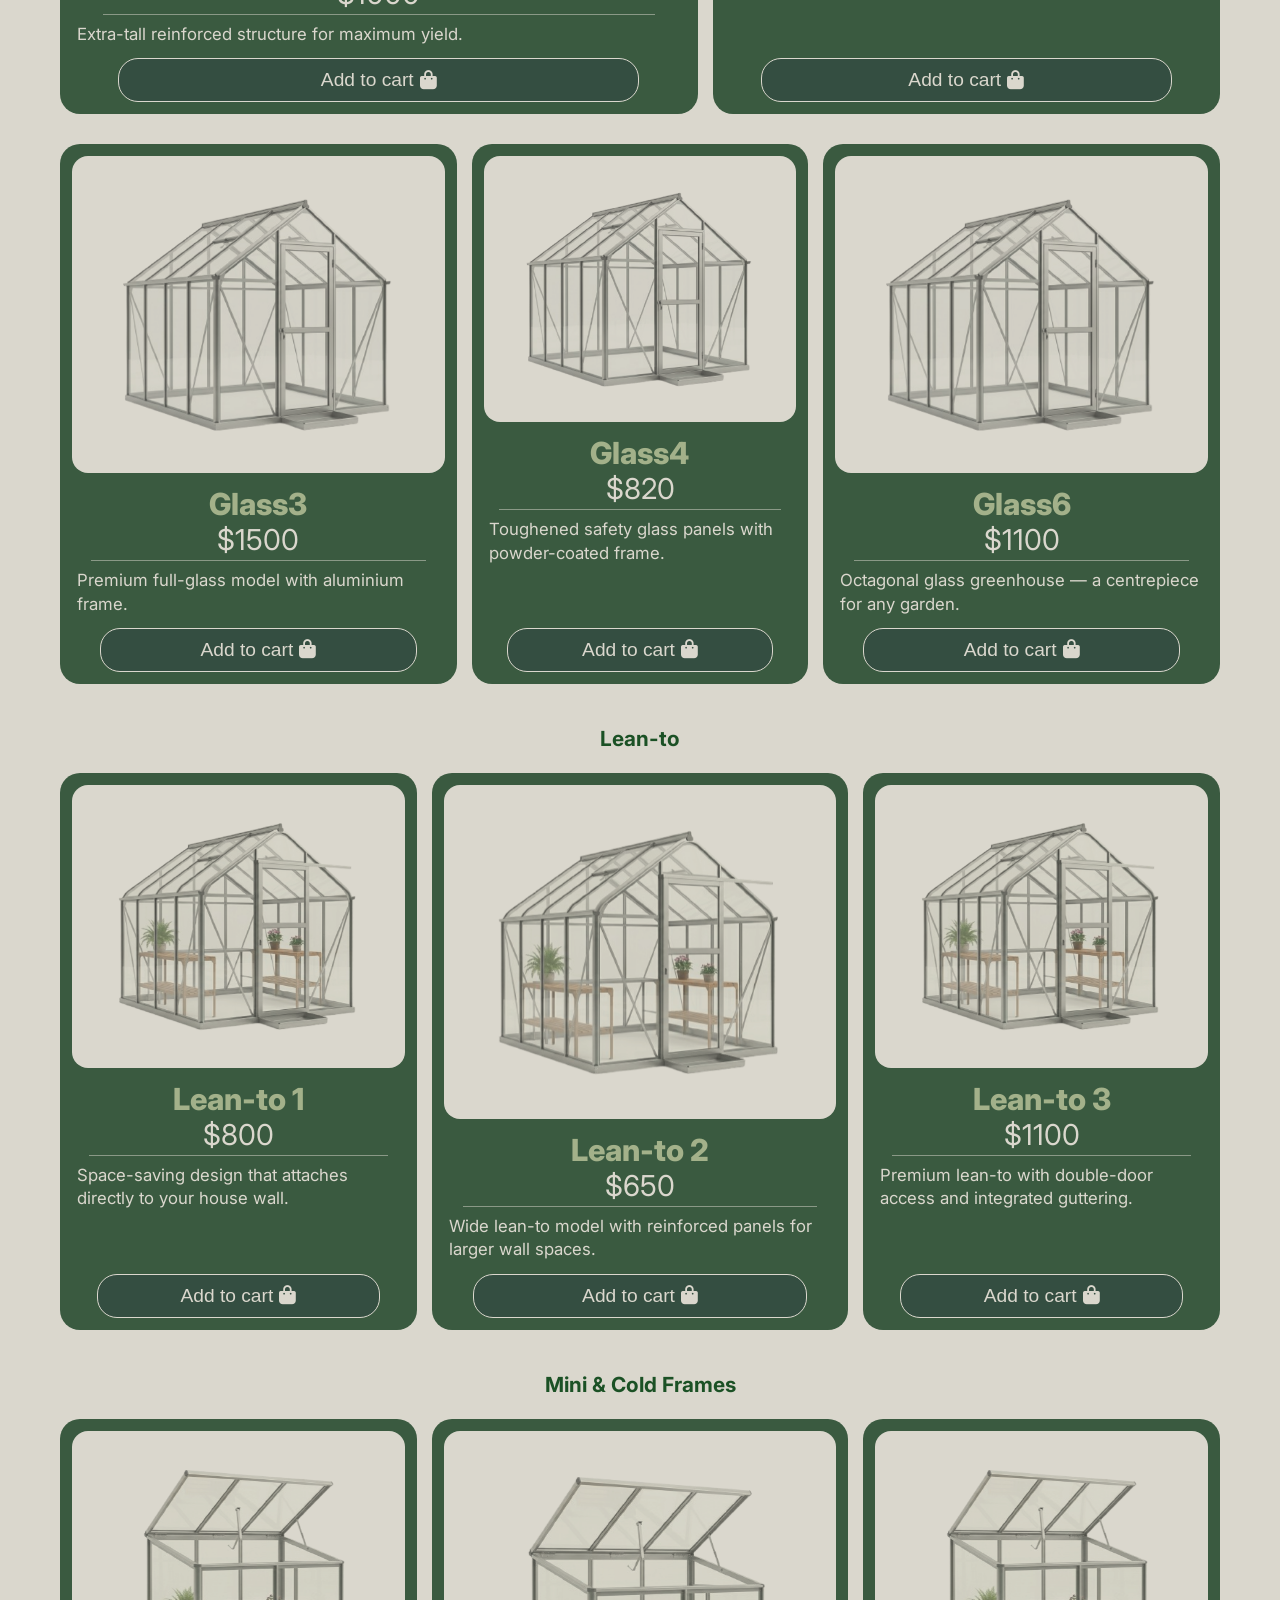
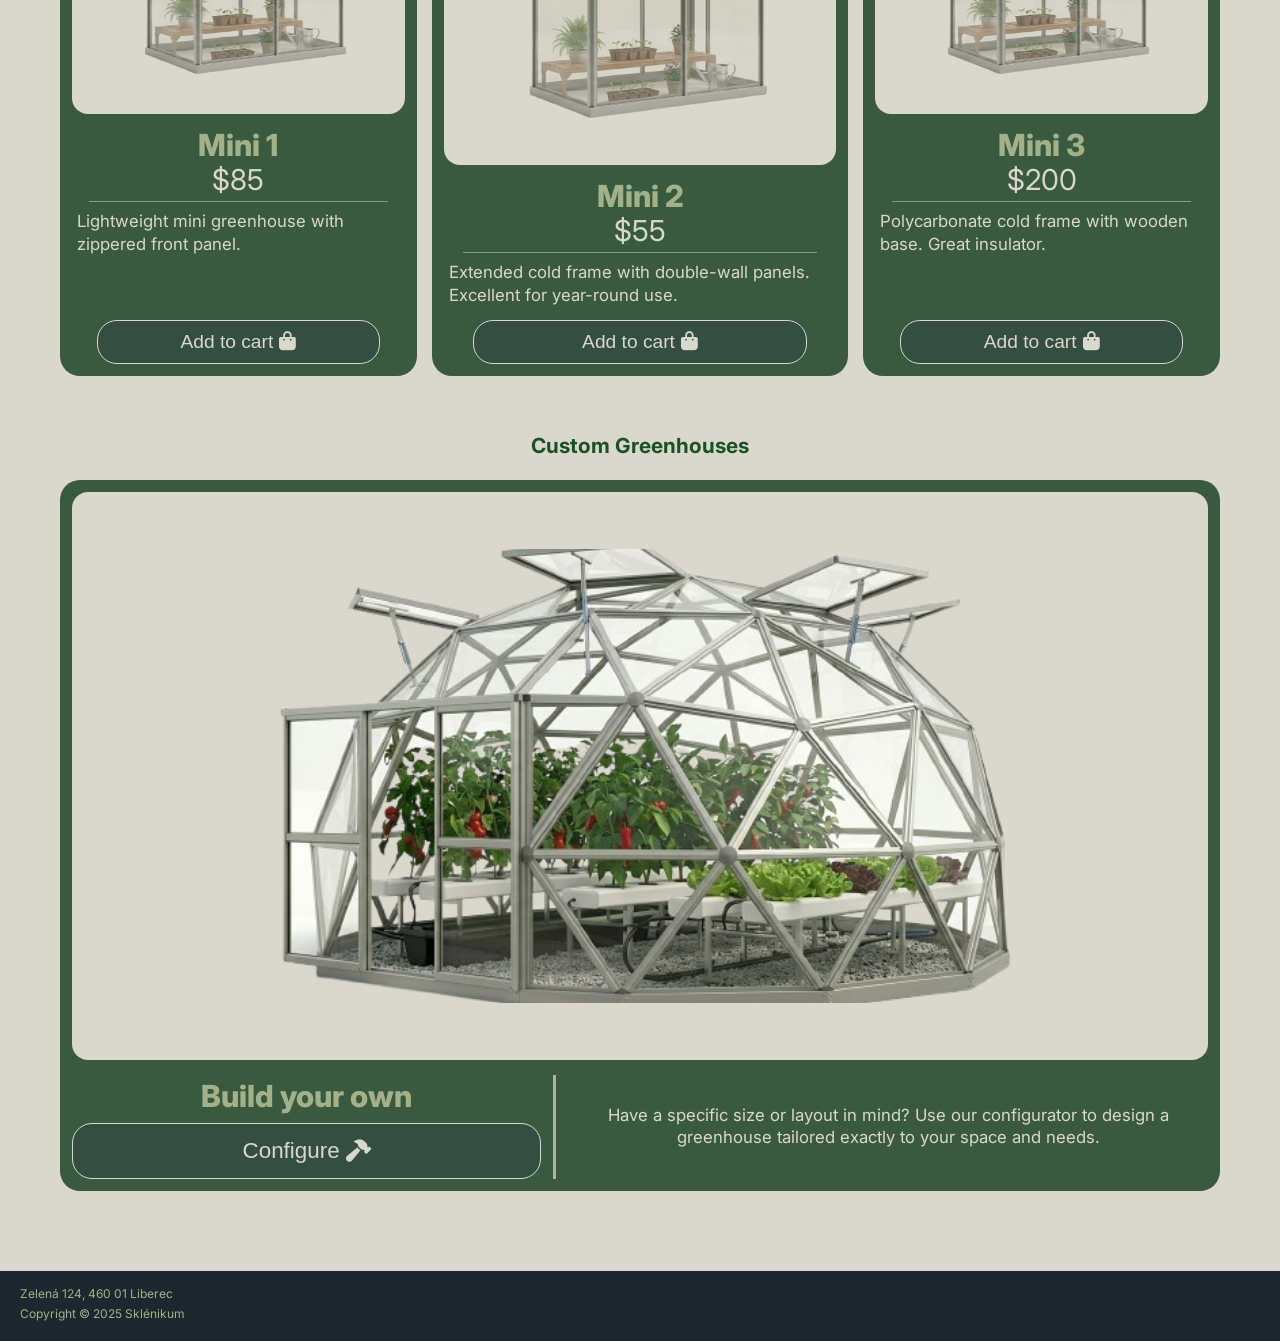
==== commit a0f70b32: "v.2" ====
--- a/index.html
+++ b/index.html
@@ -17,52 +17,42 @@
 <body>
     <header class="top-bar">
         <div class="logo">
-            <img src="images/logo.svg" alt="Sklénikum" class="site-logo">
+            <a href="index.html"><img src="images/logo.svg" alt="Sklénikum" class="site-logo"></a>
         </div>
         <nav class="top-nav">
-            <a href="#">Shipping</a>
-            <a href="#">Contact us</a>
+            <ul class="nav-list">
+                <li class="nav-item has-dropdown">
+                    <a href="#greenhouses" class="nav-link">Greenhouses <i
+                            class="fa-solid fa-chevron-down nav-arrow"></i></a>
+                    <ul class="nav-dropdown">
+                        <li><a href="#polycarbonate">Polycarbonate Greenhouses</a></li>
+                        <li><a href="#glass">Glass Greenhouses</a></li>
+                        <li><a href="#lean-to">Lean-to Greenhouses</a></li>
+                        <li><a href="#mini">Mini &amp; Cold Frames</a></li>
+                        <li><a href="#custom">Custom Greenhouses</a></li>
+                    </ul>
+                </li>
+                <li class="nav-item">
+                    <a href="#" class="nav-link">Accessories</a>
+                </li>
+                <li class="nav-item">
+                    <a href="#" class="nav-link">Buyer's Guide</a>
+                </li>
+            </ul>
         </nav>
+        <div class="header-actions">
+            <button class="cart-btn" aria-label="Shopping cart">
+                <i class="fa-solid fa-bag-shopping"></i>
+                <span class="cart-count">0</span>
+            </button>
+        </div>
     </header>
     <hr class="top-bar-divider">
-    <aside class="sidebar-menu">
-        <div class="menu-section">
-            <a href="#" class="menu-item">Greenhouses</a>
-            <ul class="submenu">
-                <li class="menu-list"><a href="#polycarbonate" class="menu-category">Polycarbonate Greenhouses</a></li>
-                <li class="menu-list"><a href="#glass" class="menu-category">Glass Greenhouses</a></li>
-                <li class="menu-list"><a href="#lean-to" class="menu-category">Lean-to Greenhouses</a></li>
-                <li class="menu-list"><a href="#mini" class="menu-category">Mini &amp; Cold Frames</a></li>
-                <li class="menu-list"><a href="#custom" class="menu-category">Custom Greenhouses</a></li>
-            </ul>
-        </div>
-        <a href="#" class="menu-item">Acessories</a>
-        <a href="#" class="menu-item">Buyer's Guide</a>
-
-        <div class="sidebar-gallery">
-            <h4 class="gallery-title">Gallery</h4>
-            <div class="gallery-grid">
-                <img src="/images/gallery/1.png" alt="Gallery image 1">
-                <img src="/images/gallery/2.png" alt="Gallery image 2">
-                <img src="/images/gallery/3.png" alt="Gallery image 3">
-                <img src="/images/gallery/4.png" alt="Gallery image 4">
-                <img src="/images/gallery/5.png" alt="Gallery image 5">
-                <img src="/images/gallery/6.png" alt="Gallery image 6">
-            </div>
-        </div>
-
-        <div class="sidebar-about">
-            <h4 class="gallery-title">About Us</h4>
-            <p class="about-text">Sklénikum was founded in 2008 by a family of passionate gardeners in the heart of Liberec. What started as a small workshop crafting custom garden structures has grown into one of the Czech Republic's leading greenhouse retailers.</p>
-            <p class="about-text">We believe every garden deserves a greenhouse — whether you tend a balcony herb garden or a sprawling market plot. That's why we offer everything from compact cold frames to full-sized glass structures, alongside our unique configure-your-own service.</p>
-            <p class="about-text">All our products are tested in our own demonstration garden and come with a minimum 5-year structural warranty.</p>
-        </div>
-    </aside>
 
     <main class="content">
         <section class="latest-hits">
-            <h2 class="slideshow-title">Latest Hits</h2>
             <div class="slideshow-container">
+                <h2 class="slideshow-title">Latest Hits</h2>
                 <div class="mySlides fade">
                     <img src="/images/latesthits/1.png" alt="Polycarbonate Greenhouse">
                     <div class="slide-caption">Premium Polycarbonate - Our Best Seller</div>
@@ -92,15 +82,59 @@
         </section>
 
         <section class="category" id="polycarbonate">
-            <h2 class="category-title">Greenhouses</h2>
+            <h2 class="category-title" id="greenhouses">Greenhouses</h2>
             <h3 class="subcategory-title">Polycarbonate</h3>
-
-            <div class="product-grid">
-                <article class="product-card card-md"><a href="#" class="card-link"></a><div class="image-placeholder"><img src="/images/greenhouses/polycarbonate.png" alt="Polycarbonate Greenhouse" class="product-image" style="opacity:0.7;mix-blend-mode:multiply;"></div><h4 class="product-name">Polycarb1</h4><p class="product-price">$1000</p><hr class="card-divider"><p class="product-desc">Extra-tall reinforced structure for maximum yield.</p><button class="add-to-cart">Add to cart <i class="fa-solid fa-bag-shopping"></i></button></article>
-                <article class="product-card card-sm"><a href="#" class="card-link"></a><div class="image-placeholder"><img src="/images/greenhouses/polycarbonate.png" alt="Polycarbonate Greenhouse" class="product-image" style="opacity:0.7;mix-blend-mode:multiply;"></div><h4 class="product-name">Polycarb2</h4><p class="product-price">$670</p><hr class="card-divider"><p class="product-desc">Wide span model with double-layer panels for insulation.</p><button class="add-to-cart">Add to cart <i class="fa-solid fa-bag-shopping"></i></button></article>
-                <article class="product-card card-lg"><a href="#" class="card-link"></a><div class="image-placeholder"><img src="/images/greenhouses/polycarbonate.png" alt="Polycarbonate Greenhouse" class="product-image" style="opacity:0.7;mix-blend-mode:multiply;"></div><h4 class="product-name">Polycarb3</h4><p class="product-price">$1250</p><hr class="card-divider"><p class="product-desc">Our largest polycarbonate model. Ideal for serious growers.</p><button class="add-to-cart">Add to cart <i class="fa-solid fa-bag-shopping"></i></button></article>
-                <article class="product-card card-sm"><a href="#" class="card-link"></a><div class="image-placeholder"><img src="/images/greenhouses/polycarbonate.png" alt="Polycarbonate Greenhouse" class="product-image" style="opacity:0.7;mix-blend-mode:multiply;"></div><h4 class="product-name">Polycarb4</h4><p class="product-price">$890</p><hr class="card-divider"><p class="product-desc">Mid-range model with aluminium frame and sliding door.</p><button class="add-to-cart">Add to cart <i class="fa-solid fa-bag-shopping"></i></button></article>
-                <article class="product-card card-md"><a href="#" class="card-link"></a><div class="image-placeholder"><img src="/images/greenhouses/polycarbonate.png" alt="Polycarbonate Greenhouse" class="product-image" style="opacity:0.7;mix-blend-mode:multiply;"></div><h4 class="product-name">Polycarb5</h4><p class="product-price">$540</p><hr class="card-divider"><p class="product-desc">Compact entry-level polycarbonate greenhouse for beginners.</p><button class="add-to-cart">Add to cart <i class="fa-solid fa-bag-shopping"></i></button></article>
+            <div class="product-grid">
+                <article class="product-card card-md"><a href="product_greenhouse.html" class="card-link"></a>
+                    <div class="image-placeholder"><img src="/images/greenhouses/polycarbonate.png"
+                            alt="Polycarbonate Greenhouse" class="product-image"
+                            style="opacity:0.7;mix-blend-mode:multiply;"></div>
+                    <h4 class="product-name">Polycarb1</h4>
+                    <p class="product-price">$1000</p>
+                    <hr class="card-divider">
+                    <p class="product-desc">Extra-tall reinforced structure for maximum yield.</p><button
+                        class="add-to-cart">Add to cart <i class="fa-solid fa-bag-shopping"></i></button>
+                </article>
+                <article class="product-card card-sm"><a href="product_greenhouse.html" class="card-link"></a>
+                    <div class="image-placeholder"><img src="/images/greenhouses/polycarbonate.png"
+                            alt="Polycarbonate Greenhouse" class="product-image"
+                            style="opacity:0.7;mix-blend-mode:multiply;"></div>
+                    <h4 class="product-name">Polycarb2</h4>
+                    <p class="product-price">$670</p>
+                    <hr class="card-divider">
+                    <p class="product-desc">Wide span model with double-layer panels for insulation.</p><button
+                        class="add-to-cart">Add to cart <i class="fa-solid fa-bag-shopping"></i></button>
+                </article>
+                <article class="product-card card-lg"><a href="product_greenhouse.html" class="card-link"></a>
+                    <div class="image-placeholder"><img src="/images/greenhouses/polycarbonate.png"
+                            alt="Polycarbonate Greenhouse" class="product-image"
+                            style="opacity:0.7;mix-blend-mode:multiply;"></div>
+                    <h4 class="product-name">Polycarb3</h4>
+                    <p class="product-price">$1250</p>
+                    <hr class="card-divider">
+                    <p class="product-desc">Our largest polycarbonate model. Ideal for serious growers.</p><button
+                        class="add-to-cart">Add to cart <i class="fa-solid fa-bag-shopping"></i></button>
+                </article>
+                <article class="product-card card-sm"><a href="product_greenhouse.html" class="card-link"></a>
+                    <div class="image-placeholder"><img src="/images/greenhouses/polycarbonate.png"
+                            alt="Polycarbonate Greenhouse" class="product-image"
+                            style="opacity:0.7;mix-blend-mode:multiply;"></div>
+                    <h4 class="product-name">Polycarb4</h4>
+                    <p class="product-price">$890</p>
+                    <hr class="card-divider">
+                    <p class="product-desc">Mid-range model with aluminium frame and sliding door.</p><button
+                        class="add-to-cart">Add to cart <i class="fa-solid fa-bag-shopping"></i></button>
+                </article>
+                <article class="product-card card-md"><a href="product_greenhouse.html" class="card-link"></a>
+                    <div class="image-placeholder"><img src="/images/greenhouses/polycarbonate.png"
+                            alt="Polycarbonate Greenhouse" class="product-image"
+                            style="opacity:0.7;mix-blend-mode:multiply;"></div>
+                    <h4 class="product-name">Polycarb5</h4>
+                    <p class="product-price">$540</p>
+                    <hr class="card-divider">
+                    <p class="product-desc">Compact entry-level polycarbonate greenhouse for beginners.</p><button
+                        class="add-to-cart">Add to cart <i class="fa-solid fa-bag-shopping"></i></button>
+                </article>
             </div>
         </section>
 
@@ -109,13 +143,52 @@
             <h3 class="subcategory-title">Glass</h3>
 
             <div class="product-grid">
-                <article class="product-card card-lg"><a href="#" class="card-link"></a><div class="image-placeholder"><img src="/images/greenhouses/glass.png" alt="Glass Greenhouse" class="product-image" style="opacity:0.7;mix-blend-mode:multiply;"></div><h4 class="product-name">Glass1</h4><p class="product-price">$1000</p><hr class="card-divider"><p class="product-desc">Extra-tall reinforced structure for maximum yield.</p><button class="add-to-cart">Add to cart <i class="fa-solid fa-bag-shopping"></i></button></article>
-                <article class="product-card card-sm"><a href="#" class="card-link"></a><div class="image-placeholder"><img src="/images/greenhouses/glass.png" alt="Glass Greenhouse" class="product-image" style="opacity:0.7;mix-blend-mode:multiply;"></div><h4 class="product-name">Glass2</h4><p class="product-price">$670</p><hr class="card-divider"><p class="product-desc">Classic Victorian-style glass house with ridge ventilation.</p><button class="add-to-cart">Add to cart <i class="fa-solid fa-bag-shopping"></i></button></article>
-                <article class="product-card card-md"><a href="#" class="card-link"></a><div class="image-placeholder"><img src="/images/greenhouses/glass.png" alt="Glass Greenhouse" class="product-image" style="opacity:0.7;mix-blend-mode:multiply;"></div><h4 class="product-name">Glass3</h4><p class="product-price">$1500</p><hr class="card-divider"><p class="product-desc">Premium full-glass model with aluminium frame.</p><button class="add-to-cart">Add to cart <i class="fa-solid fa-bag-shopping"></i></button></article>
-                <article class="product-card card-sm"><a href="#" class="card-link"></a><div class="image-placeholder"><img src="/images/greenhouses/glass.png" alt="Glass Greenhouse" class="product-image" style="opacity:0.7;mix-blend-mode:multiply;"></div><h4 class="product-name">Glass4</h4><p class="product-price">$820</p><hr class="card-divider"><p class="product-desc">Toughened safety glass panels with powder-coated frame.</p><button class="add-to-cart">Add to cart <i class="fa-solid fa-bag-shopping"></i></button></article>
-                <article class="product-card card-lg"><a href="#" class="card-link"></a><div class="image-placeholder"><img src="/images/greenhouses/glass.png" alt="Glass Greenhouse" class="product-image" style="opacity:0.7;mix-blend-mode:multiply;"></div><h4 class="product-name">Glass5</h4><p class="product-price">$430</p><hr class="card-divider"><p class="product-desc">Entry-level glass house with louvre ventilation windows.</p><button class="add-to-cart">Add to cart <i class="fa-solid fa-bag-shopping"></i></button></article>
-                <article class="product-card card-md"><a href="#" class="card-link"></a><div class="image-placeholder"><img src="/images/greenhouses/glass.png" alt="Glass Greenhouse" class="product-image" style="opacity:0.7;mix-blend-mode:multiply;"></div><h4 class="product-name">Glass6</h4><p class="product-price">$1100</p><hr class="card-divider"><p class="product-desc">Octagonal glass greenhouse — a centrepiece for any garden.</p><button class="add-to-cart">Add to cart <i class="fa-solid fa-bag-shopping"></i></button></article>
-                <article class="product-card card-sm"><a href="#" class="card-link"></a><div class="image-placeholder"><img src="/images/greenhouses/glass.png" alt="Glass Greenhouse" class="product-image" style="opacity:0.7;mix-blend-mode:multiply;"></div><h4 class="product-name">Glass7</h4><p class="product-price">$960</p><hr class="card-divider"><p class="product-desc">Wide-span 10ft glass greenhouse with gutter connection system.</p><button class="add-to-cart">Add to cart <i class="fa-solid fa-bag-shopping"></i></button></article>
+                <article class="product-card card-lg"><a href="product_greenhouse.html" class="card-link"></a>
+                    <div class="image-placeholder"><img src="/images/greenhouses/glass.png" alt="Glass Greenhouse"
+                            class="product-image" style="opacity:0.7;mix-blend-mode:multiply;"></div>
+                    <h4 class="product-name">Glass1</h4>
+                    <p class="product-price">$1000</p>
+                    <hr class="card-divider">
+                    <p class="product-desc">Extra-tall reinforced structure for maximum yield.</p><button
+                        class="add-to-cart">Add to cart <i class="fa-solid fa-bag-shopping"></i></button>
+                </article>
+                <article class="product-card card-sm"><a href="product_greenhouse.html" class="card-link"></a>
+                    <div class="image-placeholder"><img src="/images/greenhouses/glass.png" alt="Glass Greenhouse"
+                            class="product-image" style="opacity:0.7;mix-blend-mode:multiply;"></div>
+                    <h4 class="product-name">Glass2</h4>
+                    <p class="product-price">$670</p>
+                    <hr class="card-divider">
+                    <p class="product-desc">Classic Victorian-style glass house with ridge ventilation.</p><button
+                        class="add-to-cart">Add to cart <i class="fa-solid fa-bag-shopping"></i></button>
+                </article>
+                <div class="row-break"></div>
+                <article class="product-card card-md"><a href="product_greenhouse.html" class="card-link"></a>
+                    <div class="image-placeholder"><img src="/images/greenhouses/glass.png" alt="Glass Greenhouse"
+                            class="product-image" style="opacity:0.7;mix-blend-mode:multiply;"></div>
+                    <h4 class="product-name">Glass3</h4>
+                    <p class="product-price">$1500</p>
+                    <hr class="card-divider">
+                    <p class="product-desc">Premium full-glass model with aluminium frame.</p><button
+                        class="add-to-cart">Add to cart <i class="fa-solid fa-bag-shopping"></i></button>
+                </article>
+                <article class="product-card card-sm"><a href="product_greenhouse.html" class="card-link"></a>
+                    <div class="image-placeholder"><img src="/images/greenhouses/glass.png" alt="Glass Greenhouse"
+                            class="product-image" style="opacity:0.7;mix-blend-mode:multiply;"></div>
+                    <h4 class="product-name">Glass4</h4>
+                    <p class="product-price">$820</p>
+                    <hr class="card-divider">
+                    <p class="product-desc">Toughened safety glass panels with powder-coated frame.</p><button
+                        class="add-to-cart">Add to cart <i class="fa-solid fa-bag-shopping"></i></button>
+                </article>
+                <article class="product-card card-md"><a href="product_greenhouse.html" class="card-link"></a>
+                    <div class="image-placeholder"><img src="/images/greenhouses/glass.png" alt="Glass Greenhouse"
+                            class="product-image" style="opacity:0.7;mix-blend-mode:multiply;"></div>
+                    <h4 class="product-name">Glass6</h4>
+                    <p class="product-price">$1100</p>
+                    <hr class="card-divider">
+                    <p class="product-desc">Octagonal glass greenhouse — a centrepiece for any garden.</p><button
+                        class="add-to-cart">Add to cart <i class="fa-solid fa-bag-shopping"></i></button>
+                </article>
             </div>
         </section>
 
@@ -123,10 +196,33 @@
             <h3 class="subcategory-title">Lean-to</h3>
 
             <div class="product-grid">
-                <article class="product-card card-sm"><a href="#" class="card-link"></a><div class="image-placeholder"><img src="/images/greenhouses/lean-to.png" alt="Lean-to Greenhouse" class="product-image" style="opacity:0.7;mix-blend-mode:multiply;"></div><h4 class="product-name">Lean-to 1</h4><p class="product-price">$800</p><hr class="card-divider"><p class="product-desc">Space-saving design that attaches directly to your house wall.</p><button class="add-to-cart">Add to cart <i class="fa-solid fa-bag-shopping"></i></button></article>
-                <article class="product-card card-lg"><a href="#" class="card-link"></a><div class="image-placeholder"><img src="/images/greenhouses/lean-to.png" alt="Lean-to Greenhouse" class="product-image" style="opacity:0.7;mix-blend-mode:multiply;"></div><h4 class="product-name">Lean-to 2</h4><p class="product-price">$450</p><hr class="card-divider"><p class="product-desc">Compact lean-to with sliding door and roof vent.</p><button class="add-to-cart">Add to cart <i class="fa-solid fa-bag-shopping"></i></button></article>
-                <article class="product-card card-md"><a href="#" class="card-link"></a><div class="image-placeholder"><img src="/images/greenhouses/lean-to.png" alt="Lean-to Greenhouse" class="product-image" style="opacity:0.7;mix-blend-mode:multiply;"></div><h4 class="product-name">Lean-to 3</h4><p class="product-price">$650</p><hr class="card-divider"><p class="product-desc">Wide lean-to model with reinforced panels for larger wall spaces.</p><button class="add-to-cart">Add to cart <i class="fa-solid fa-bag-shopping"></i></button></article>
-                <article class="product-card card-sm"><a href="#" class="card-link"></a><div class="image-placeholder"><img src="/images/greenhouses/lean-to.png" alt="Lean-to Greenhouse" class="product-image" style="opacity:0.7;mix-blend-mode:multiply;"></div><h4 class="product-name">Lean-to 4</h4><p class="product-price">$1100</p><hr class="card-divider"><p class="product-desc">Premium lean-to with double-door access and integrated guttering.</p><button class="add-to-cart">Add to cart <i class="fa-solid fa-bag-shopping"></i></button></article>
+                <article class="product-card card-sm"><a href="product_greenhouse.html" class="card-link"></a>
+                    <div class="image-placeholder"><img src="/images/greenhouses/lean-to.png" alt="Lean-to Greenhouse"
+                            class="product-image" style="opacity:0.7;mix-blend-mode:multiply;"></div>
+                    <h4 class="product-name">Lean-to 1</h4>
+                    <p class="product-price">$800</p>
+                    <hr class="card-divider">
+                    <p class="product-desc">Space-saving design that attaches directly to your house wall.</p><button
+                        class="add-to-cart">Add to cart <i class="fa-solid fa-bag-shopping"></i></button>
+                </article>
+                <article class="product-card card-md"><a href="product_greenhouse.html" class="card-link"></a>
+                    <div class="image-placeholder"><img src="/images/greenhouses/lean-to.png" alt="Lean-to Greenhouse"
+                            class="product-image" style="opacity:0.7;mix-blend-mode:multiply;"></div>
+                    <h4 class="product-name">Lean-to 2</h4>
+                    <p class="product-price">$650</p>
+                    <hr class="card-divider">
+                    <p class="product-desc">Wide lean-to model with reinforced panels for larger wall spaces.</p><button
+                        class="add-to-cart">Add to cart <i class="fa-solid fa-bag-shopping"></i></button>
+                </article>
+                <article class="product-card card-sm"><a href="product_greenhouse.html" class="card-link"></a>
+                    <div class="image-placeholder"><img src="/images/greenhouses/lean-to.png" alt="Lean-to Greenhouse"
+                            class="product-image" style="opacity:0.7;mix-blend-mode:multiply;"></div>
+                    <h4 class="product-name">Lean-to 3</h4>
+                    <p class="product-price">$1100</p>
+                    <hr class="card-divider">
+                    <p class="product-desc">Premium lean-to with double-door access and integrated guttering.</p><button
+                        class="add-to-cart">Add to cart <i class="fa-solid fa-bag-shopping"></i></button>
+                </article>
             </div>
         </section>
 
@@ -134,13 +230,34 @@
             <h3 class="subcategory-title">Mini & Cold Frames</h3>
 
             <div class="product-grid">
-                <article class="product-card card-lg"><a href="#" class="card-link"></a><div class="image-placeholder"><img src="/images/greenhouses/minicold.png" alt="Mini Greenhouse" class="product-image" style="opacity:0.7;mix-blend-mode:multiply;"></div><h4 class="product-name">Mini 1</h4><p class="product-price">$120</p><hr class="card-divider"><p class="product-desc">Compact cold frame perfect for protecting seedlings.</p><button class="add-to-cart">Add to cart <i class="fa-solid fa-bag-shopping"></i></button></article>
-                <article class="product-card card-sm"><a href="#" class="card-link"></a><div class="image-placeholder"><img src="/images/greenhouses/minicold.png" alt="Mini Greenhouse" class="product-image" style="opacity:0.7;mix-blend-mode:multiply;"></div><h4 class="product-name">Mini 2</h4><p class="product-price">$85</p><hr class="card-divider"><p class="product-desc">Lightweight mini greenhouse with zippered front panel.</p><button class="add-to-cart">Add to cart <i class="fa-solid fa-bag-shopping"></i></button></article>
-                <article class="product-card card-md"><a href="#" class="card-link"></a><div class="image-placeholder"><img src="/images/greenhouses/minicold.png" alt="Mini Greenhouse" class="product-image" style="opacity:0.7;mix-blend-mode:multiply;"></div><h4 class="product-name">Mini 3</h4><p class="product-price">$55</p><hr class="card-divider"><p class="product-desc">Extended cold frame with double-wall panels. Excellent for year-round use.</p><button class="add-to-cart">Add to cart <i class="fa-solid fa-bag-shopping"></i></button></article>
-                <article class="product-card card-sm"><a href="#" class="card-link"></a><div class="image-placeholder"><img src="/images/greenhouses/minicold.png" alt="Mini Greenhouse" class="product-image" style="opacity:0.7;mix-blend-mode:multiply;"></div><h4 class="product-name">Mini 4</h4><p class="product-price">$200</p><hr class="card-divider"><p class="product-desc">Polycarbonate cold frame with wooden base. Great insulator.</p><button class="add-to-cart">Add to cart <i class="fa-solid fa-bag-shopping"></i></button></article>
+                <article class="product-card card-sm"><a href="product_greenhouse.html" class="card-link"></a>
+                    <div class="image-placeholder"><img src="/images/greenhouses/minicold.png" alt="Mini Greenhouse"
+                            class="product-image" style="opacity:0.7;mix-blend-mode:multiply;"></div>
+                    <h4 class="product-name">Mini 1</h4>
+                    <p class="product-price">$85</p>
+                    <hr class="card-divider">
+                    <p class="product-desc">Lightweight mini greenhouse with zippered front panel.</p><button
+                        class="add-to-cart">Add to cart <i class="fa-solid fa-bag-shopping"></i></button>
+                </article>
+                <article class="product-card card-md"><a href="product_greenhouse.html" class="card-link"></a>
+                    <div class="image-placeholder"><img src="/images/greenhouses/minicold.png" alt="Mini Greenhouse"
+                            class="product-image" style="opacity:0.7;mix-blend-mode:multiply;"></div>
+                    <h4 class="product-name">Mini 2</h4>
+                    <p class="product-price">$55</p>
+                    <hr class="card-divider">
+                    <p class="product-desc">Extended cold frame with double-wall panels. Excellent for year-round use.
+                    </p><button class="add-to-cart">Add to cart <i class="fa-solid fa-bag-shopping"></i></button>
+                </article>
+                <article class="product-card card-sm"><a href="product_greenhouse.html" class="card-link"></a>
+                    <div class="image-placeholder"><img src="/images/greenhouses/minicold.png" alt="Mini Greenhouse"
+                            class="product-image" style="opacity:0.7;mix-blend-mode:multiply;"></div>
+                    <h4 class="product-name">Mini 3</h4>
+                    <p class="product-price">$200</p>
+                    <hr class="card-divider">
+                    <p class="product-desc">Polycarbonate cold frame with wooden base. Great insulator.</p><button
+                        class="add-to-cart">Add to cart <i class="fa-solid fa-bag-shopping"></i></button>
+                </article>
                 <div class="row-break"></div>
-                <article class="product-card card-lg"><a href="#" class="card-link"></a><div class="image-placeholder"><img src="/images/greenhouses/minicold.png" alt="Mini Greenhouse" class="product-image" style="opacity:0.7;mix-blend-mode:multiply;"></div><h4 class="product-name">Mini 5</h4><p class="product-price">$145</p><hr class="card-divider"><p class="product-desc">Raised bed cold frame combo. Ideal for vegetable gardeners.</p><button class="add-to-cart">Add to cart <i class="fa-solid fa-bag-shopping"></i></button></article>
-                <article class="product-card card-sm"><a href="#" class="card-link"></a><div class="image-placeholder"><img src="/images/greenhouses/minicold.png" alt="Mini Greenhouse" class="product-image" style="opacity:0.7;mix-blend-mode:multiply;"></div><h4 class="product-name">Mini 6</h4><p class="product-price">$95</p><hr class="card-divider"><p class="product-desc">Walk-in mini tunnel greenhouse. Perfect for a patio or balcony.</p><button class="add-to-cart">Add to cart <i class="fa-solid fa-bag-shopping"></i></button></article>
             </div>
         </section>
 
@@ -157,11 +274,13 @@
                     <div class="custom-card-bottom">
                         <div class="custom-card-left">
                             <h4 class="product-name large-name">Build your own</h4>
-                            <button class="add-to-cart custom-build">Configure <i class="fa-solid fa-hammer"></i></button>
+                            <button class="add-to-cart custom-build">Configure <i
+                                    class="fa-solid fa-hammer"></i></button>
                         </div>
                         <div class="custom-divider"></div>
                         <div class="custom-card-right">
-                            <p class="product-desc product-desc-custom">Have a specific size or layout in mind? Use our configurator to design a greenhouse tailored exactly to your space and needs.</p>
+                            <p class="product-desc product-desc-custom">Have a specific size or layout in mind? Use our
+                                configurator to design a greenhouse tailored exactly to your space and needs.</p>
                         </div>
                     </div>
                 </article>
--- a/styles.css
+++ b/styles.css
@@ -39,10 +39,10 @@
 .top-bar {
     background-color: var(--pine-teal);
     color: var(--dry-sage);
-    display: flex;
-    justify-content: space-between;
-    align-items: center;
-    padding: 10px 10px;
+    display: grid;
+    grid-template-columns: 1fr auto 1fr;
+    align-items: center;
+    padding: 0 10px;
 }
 
 .logo {
@@ -51,7 +51,8 @@
     align-items: flex-start;
     position: relative;
     padding-left: 5px;
-    margin: -20px -20px -25px -10px;
+    margin: -20px 0 -25px -10px;
+    justify-self: start;
 }
 
 .site-logo {
@@ -60,16 +61,47 @@
     display: block;
 }
 
-.top-nav {
-    display: flex;
-    gap: 15px;
-}
-
-.top-nav a {
+.header-actions {
+    justify-self: end;
+    display: flex;
+    align-items: center;
+    padding-right: 15px;
+}
+
+.cart-btn {
+    background: none;
+    border: none;
     color: var(--dry-sage);
-    text-decoration: none;
-    font-size: 0.75rem;
-    font-weight: 400;
+    font-size: 1.2rem;
+    cursor: pointer;
+    position: relative;
+    display: flex;
+    align-items: center;
+    justify-content: center;
+    transition: color 0.2s ease, transform 0.2s ease;
+}
+
+.cart-btn:hover {
+    color: #fff;
+    transform: scale(1.05);
+}
+
+.cart-count {
+    position: absolute;
+    top: -8px;
+    right: -10px;
+    background-color: var(--fern);
+    color: #fff;
+    font-size: 0.7rem;
+    font-weight: 700;
+    min-width: 18px;
+    height: 18px;
+    border-radius: 9px;
+    display: flex;
+    align-items: center;
+    justify-content: center;
+    padding: 0 4px;
+    border: 2px solid var(--pine-teal);
 }
 
 .top-bar-divider {
@@ -79,58 +111,98 @@
     margin-right: auto;
 }
 
-
-/* ----------------------------------------------------- */
-/* Sidebar / Menu */
-/* ----------------------------------------------------- */
-
-
-.sidebar-menu {
-    background: linear-gradient(to bottom, var(--pine-teal), var(--fern));
-    padding: 20px 25px;
-}
-
-.menu-category {
-    padding-left: 10px;
-    color: var(--dust-grey);
-    text-decoration: none;
-    margin-left: -15px;
-}
-
-.menu-list {
-    color: var(--dust-grey);
-    margin-left: 30px;
-}
-
-.menu-section {
-    margin-bottom: 20px;
-}
-
-.menu-heading {
-    display: block;
-    color: var(--text-menu-light);
-    text-decoration: none;
-    font-size: 1.05rem;
-    margin-bottom: 8px;
-    font-weight: 400;
-}
-
-.menu-item {
-    display: block;
+/* ----------------------------------------------------- */
+/* Top Navigation — Dropdown */
+/* ----------------------------------------------------- */
+
+
+.top-nav {
+    display: flex;
+    align-items: center;
+    margin-bottom: -5px;
+    margin-right: 10px;
+}
+
+.nav-list {
+    list-style: none;
+    display: flex;
+    gap: 4px;
+    margin: 0;
+    padding: 0;
+    align-items: center;
+}
+
+.nav-item {
+    position: relative;
+}
+
+.nav-link {
+    display: flex;
+    align-items: center;
+    gap: 6px;
     color: var(--dry-sage);
     text-decoration: none;
-    font-size: 1.05rem;
-    margin-bottom: 12px;
-    font-weight: 400;
-}
-
-.sidebar-gallery {
-    display: none;
-}
-
-.sidebar-about {
-    display: none;
-}
+    font-size: 0.85rem;
+    font-weight: 500;
+    padding: 6px 12px;
+    border-radius: 8px;
+    transition: background 0.2s, color 0.2s;
+    white-space: nowrap;
+}
+
+.nav-link:hover {
+    background: rgba(255, 255, 255, 0.12);
+    color: #fff;
+}
+
+.nav-arrow {
+    font-size: 0.65rem;
+    transition: transform 0.25s ease;
+}
+
+.nav-item.has-dropdown:hover .nav-arrow {
+    transform: rotate(180deg);
+}
+
+/* Dropdown panel */
+.nav-dropdown {
+    list-style: none;
+    margin: 0;
+    padding: 8px 0;
+    position: absolute;
+    top: calc(100% + 6px);
+    right: 0;
+    min-width: 220px;
+    background: var(--pine-teal);
+    border-radius: 12px;
+    box-shadow: 0 8px 24px rgba(0, 0, 0, 0.35);
+    opacity: 0;
+    pointer-events: none;
+    transform: translateY(-6px);
+    transition: opacity 0.22s ease, transform 0.22s ease;
+    z-index: 100;
+}
+
+.nav-item.has-dropdown:hover .nav-dropdown {
+    opacity: 1;
+    pointer-events: auto;
+    transform: translateY(0);
+}
+
+.nav-dropdown li a {
+    display: block;
+    padding: 9px 18px;
+    color: var(--dry-sage);
+    text-decoration: none;
+    font-size: 0.88rem;
+    transition: background 0.15s, color 0.15s;
+}
+
+.nav-dropdown li a:hover {
+    background: rgba(255, 255, 255, 0.1);
+    color: #fff;
+}
+
 
 /* ----------------------------------------------------- */
 /* Main Content */
@@ -154,13 +226,20 @@
 }
 
 .slideshow-title {
+    position: absolute;
+    top: 0;
+    left: 0;
+    right: 0;
+    z-index: 2;
     text-align: center;
-    color: var(--dark-blue);
-    font-size: 2.6rem;
+    color: #fff;
+    font-size: 2rem;
     font-weight: 800;
-    padding: 20px 0;
+    padding: 24px 20px 40px;
     margin: 0;
-    margin-bottom: -20px;
+    background: linear-gradient(to bottom, rgba(0,0,0,0.5) 0%, transparent 100%);
+    text-shadow: 0 2px 8px rgba(0,0,0,0.5);
+    pointer-events: none;
 }
 
 .slideshow-container {
@@ -169,6 +248,7 @@
     position: relative;
     margin: auto;
     overflow: hidden;
+    border-radius: 20px;
 }
 
 .mySlides {
@@ -220,10 +300,12 @@
     display: flex;
     align-items: center;
     justify-content: center;
-    width: 60px;
-    height: 60px;
+    width: 2rem;
+    height: 2rem;
     background: rgba(255, 255, 255, 0.8);
     box-shadow: 0 4px 12px rgba(0, 0, 0, 0.2);
+    margin-left: 10px;
+    margin-right: 10px;
 }
 
 .prev-slide {
@@ -238,31 +320,6 @@
 .next-slide:hover {
     background-color: rgba(218, 215, 205, 0.8);
     color: var(--dark-blue);
-}
-
-.dot-container {
-    text-align: center;
-    padding: 20px 0 0 0;
-    margin-top: -50px;
-}
-
-.dot {
-    cursor: pointer;
-    height: 10px;
-    width: 10px;
-    margin: 0 6px;
-    background-color: var(--dry-sage);
-    border-radius: 50%;
-    display: inline-block;
-    transition: all 0.3s ease;
-    opacity: 0.4;
-}
-
-.active-dot,
-.dot:hover {
-    background-color: var(--dry-sage);
-    opacity: 1;
-    transform: scale(1.3);
 }
 
 .fade {
@@ -312,6 +369,17 @@
         background: rgba(218, 215, 205, 0.5);
     }
 }
+
+.section-divider {
+    border: none;
+    height: 1px;
+    background: linear-gradient(to right, transparent, var(--dark-blue), transparent);
+    margin: 40px auto 50px auto;
+    width: 90%;
+    position: relative;
+    overflow: visible;
+}
+
 
 .category {
     margin-bottom: 40px;
@@ -359,7 +427,7 @@
     padding: 12px;
     display: flex;
     flex-direction: column;
-    flex: 1 1 150px;
+    flex: 1 1 min(280px, calc(50% - 7.5px)); /* Increased base size for better wrapping, ensuring min 2 per row */
     max-width: 100%;
     transition: transform 0.3s ease, box-shadow 0.3s ease;
     position: relative;
@@ -367,15 +435,18 @@
 
 /* Size variation classes */
 .card-sm {
-    flex-basis: 130px;
+    flex-basis: min(220px, calc(50% - 7.5px));
+    max-width: 100%;
 }
 
 .card-md {
-    flex-basis: 180px;
+    flex-basis: min(280px, calc(50% - 7.5px));
+    max-width: 100%;
 }
 
 .card-lg {
-    flex-basis: 230px;
+    flex-basis: min(350px, calc(50% - 7.5px));
+    max-width: 100%;
 }
 
 .card-link {
@@ -401,6 +472,7 @@
     display: flex;
     align-items: center;
     justify-content: center;
+    
 }
 
 .image-placeholder.empty {
@@ -489,7 +561,7 @@
 .custom-card {
     padding: 12px;
     flex: 1 1 100%;
-    /* Plná šířka na mobilu */
+    max-width: 100%; /* Ensure custom card can always take full width */
 }
 
 @media (min-width: 1000px) {
@@ -564,13 +636,13 @@
 @media (min-width: 768px) {
     body {
         display: grid;
-        grid-template-columns: 320px 1fr;
+        grid-template-columns: 1fr;
         grid-template-rows: auto auto 1fr auto;
         grid-template-areas:
-            "header header"
-            "divider divider"
-            "sidebar content"
-            "footer footer";
+            "header"
+            "divider"
+            "content"
+            "footer";
         max-width: 1680px;
         margin: 0 auto;
         box-shadow: 0 0 50px rgba(0, 0, 0, 0.3);
@@ -586,14 +658,10 @@
         margin: 0;
     }
 
-    .sidebar-menu {
-        grid-area: sidebar;
-    }
 
     .content {
         grid-area: content;
         padding: 40px 60px;
-        /* Zvětšený odstup od navigace na velkém rozlišení */
     }
 
     .site-footer {
@@ -622,56 +690,5 @@
         font-size: 1.05rem;
     }
 
-    .sidebar-gallery {
-        display: block;
-        margin-top: 50px;
-    }
-
-    .gallery-title {
-        color: var(--dust-grey);
-        font-size: 1.2rem;
-        margin-bottom: 15px;
-        font-weight: 500;
-        text-align: center;
-    }
-
-    .gallery-grid {
-        display: grid;
-        grid-template-columns: 1fr;
-        gap: 15px;
-    }
-
-    .gallery-grid img {
-        width: 100%;
-        border-radius: 8px;
-        aspect-ratio: 1;
-        object-fit: cover;
-        opacity: 0.8;
-        transition: opacity 0.2s, transform 0.2s;
-        cursor: pointer;
-    }
-
-    .gallery-grid img:hover {
-        opacity: 1;
-        transform: scale(1.05);
-    }
-
-    .sidebar-about {
-        display: block;
-        margin-top: 40px;
-        padding-top: 30px;
-        border-top: 1px solid rgba(163, 177, 138, 0.25);
-    }
-
-    .about-text {
-        color: var(--dust-grey);
-        font-size: 0.88rem;
-        line-height: 1.6;
-        opacity: 0.8;
-        margin-bottom: 10px;
-    }
-
-    .about-text:last-child {
-        margin-bottom: 0;
-    }
+
 }
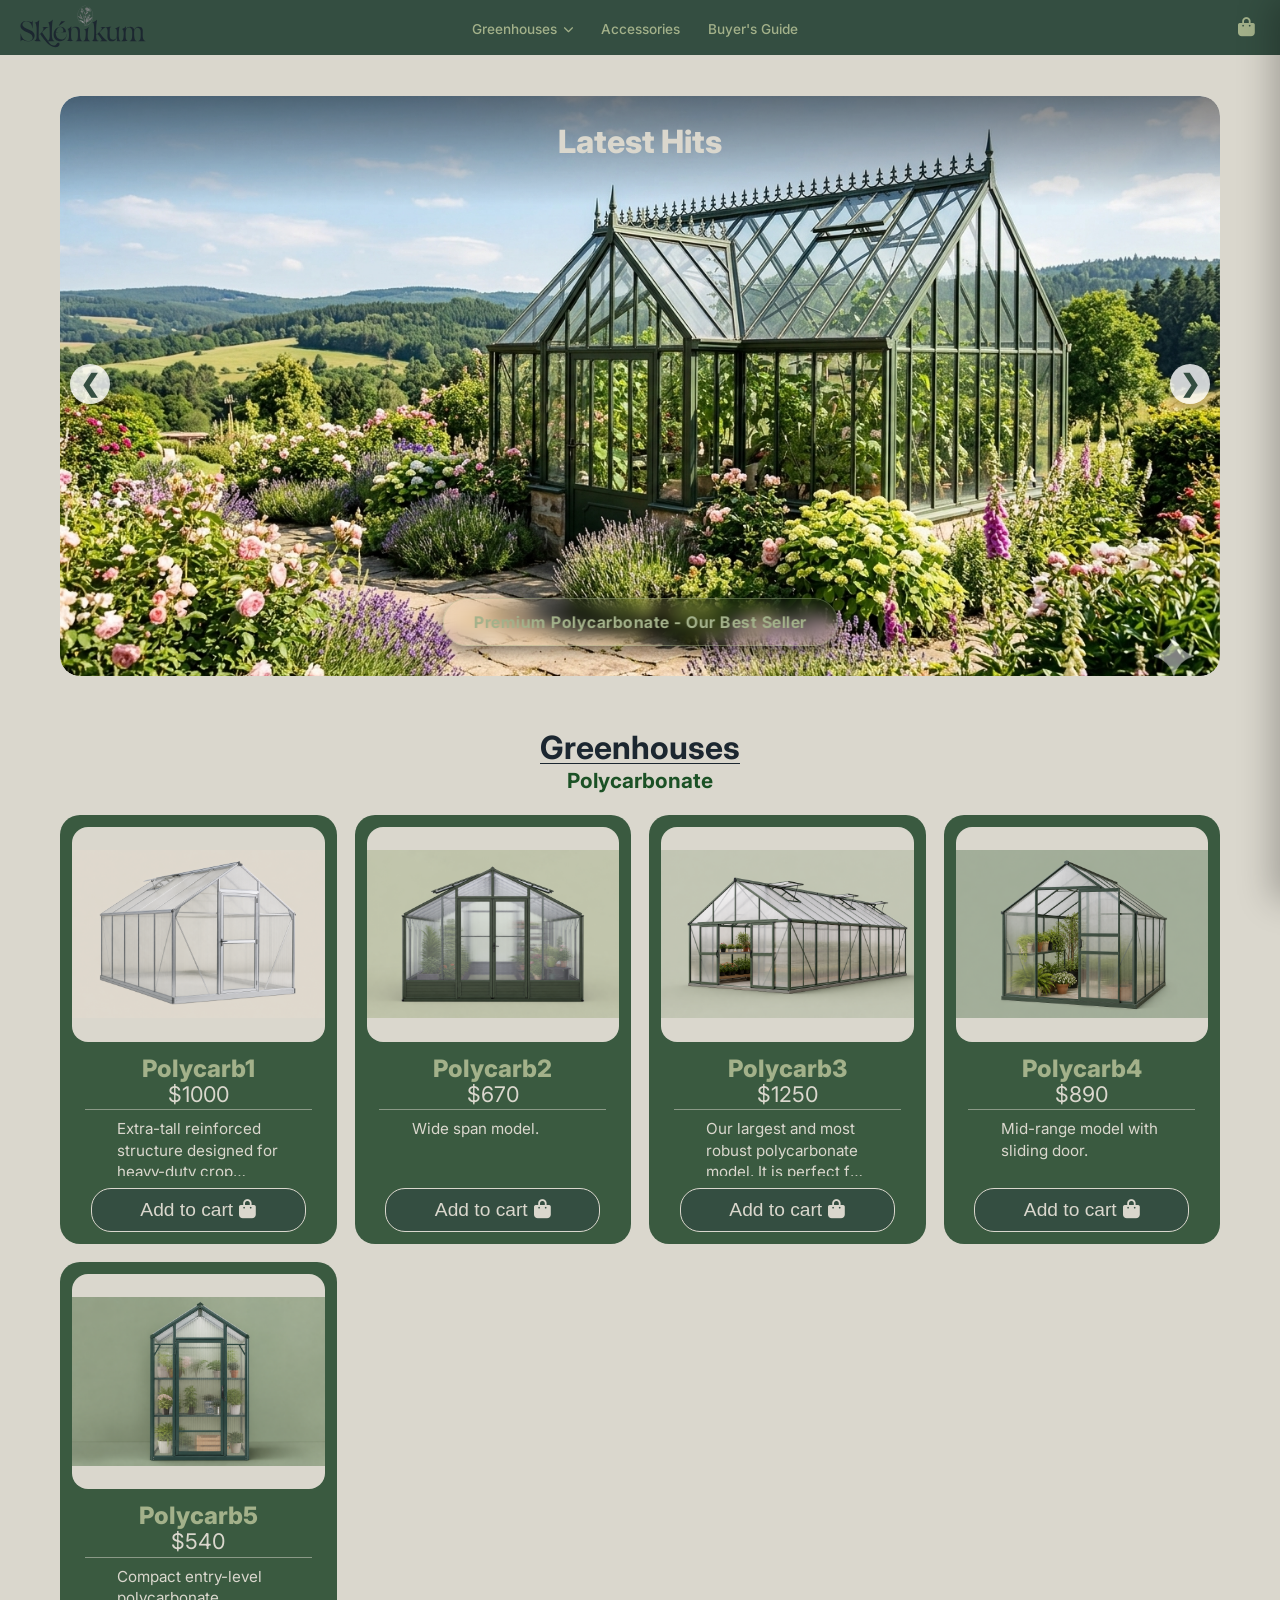
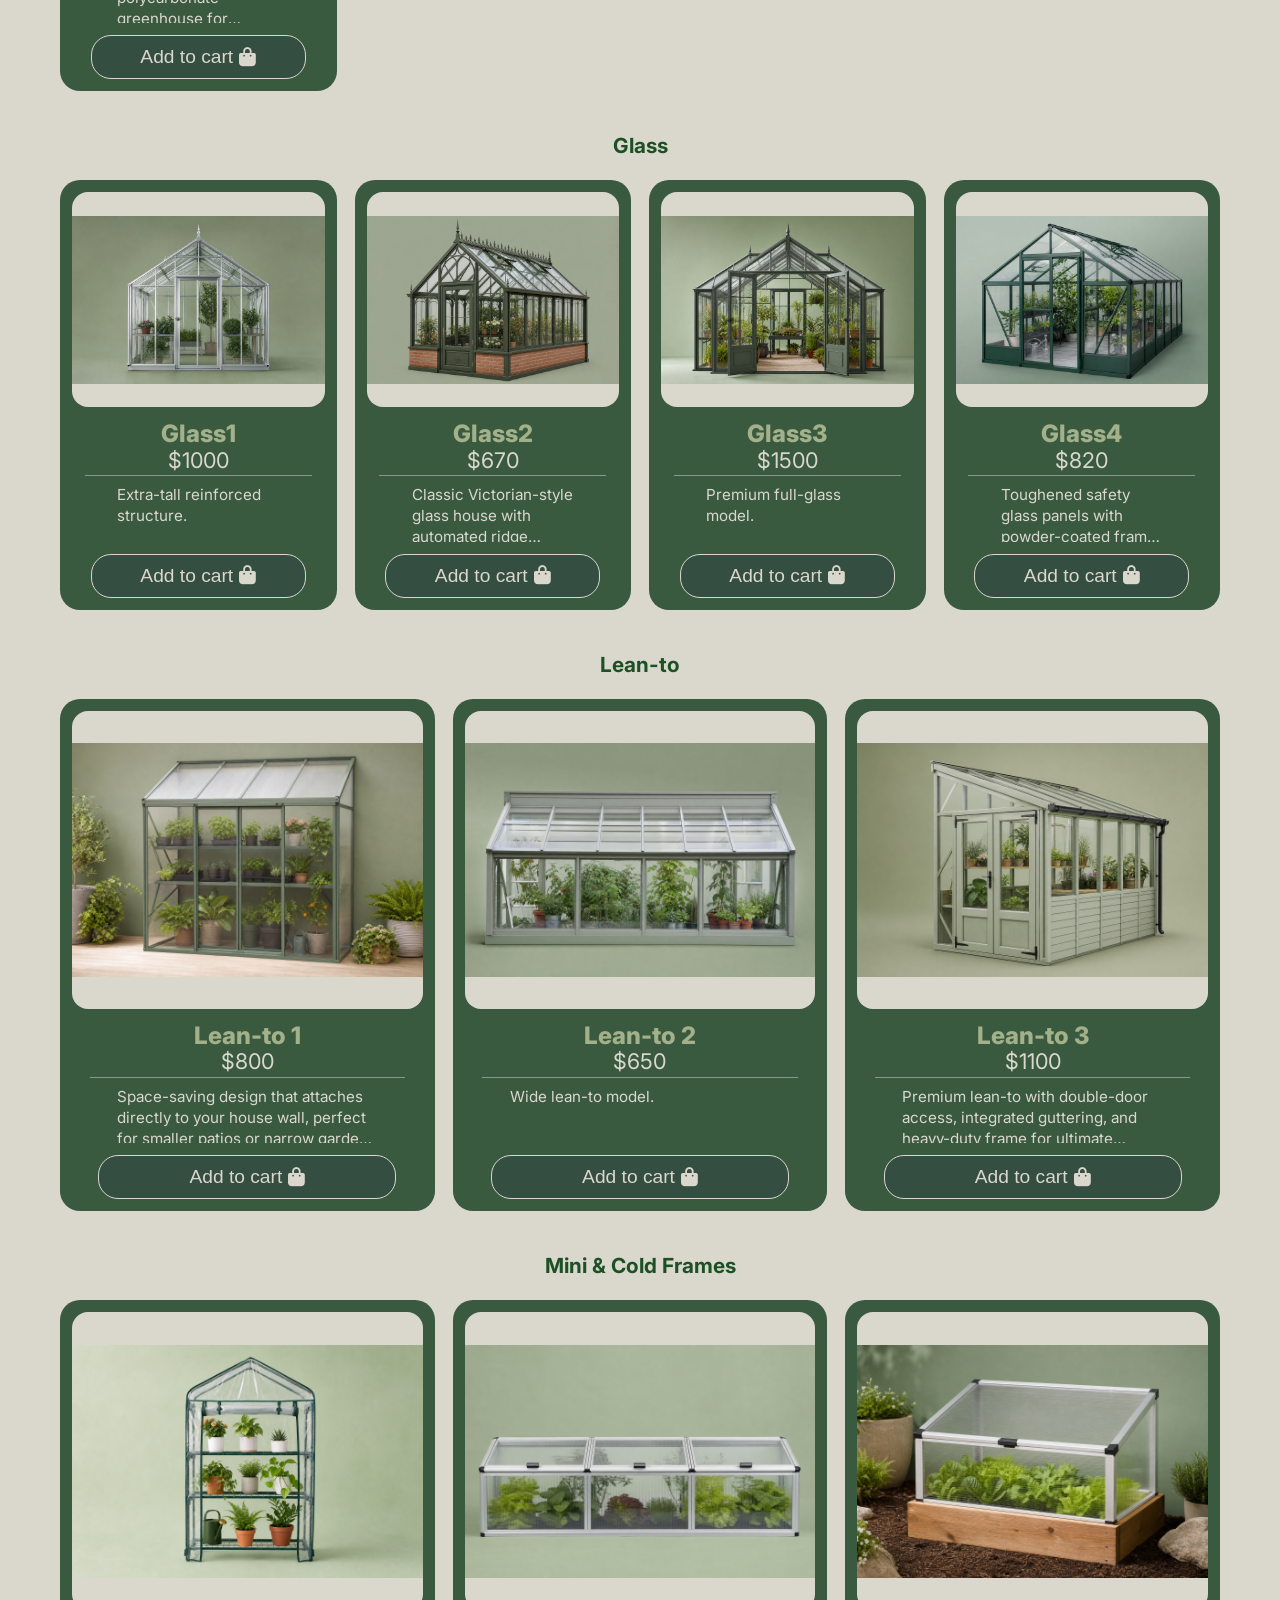
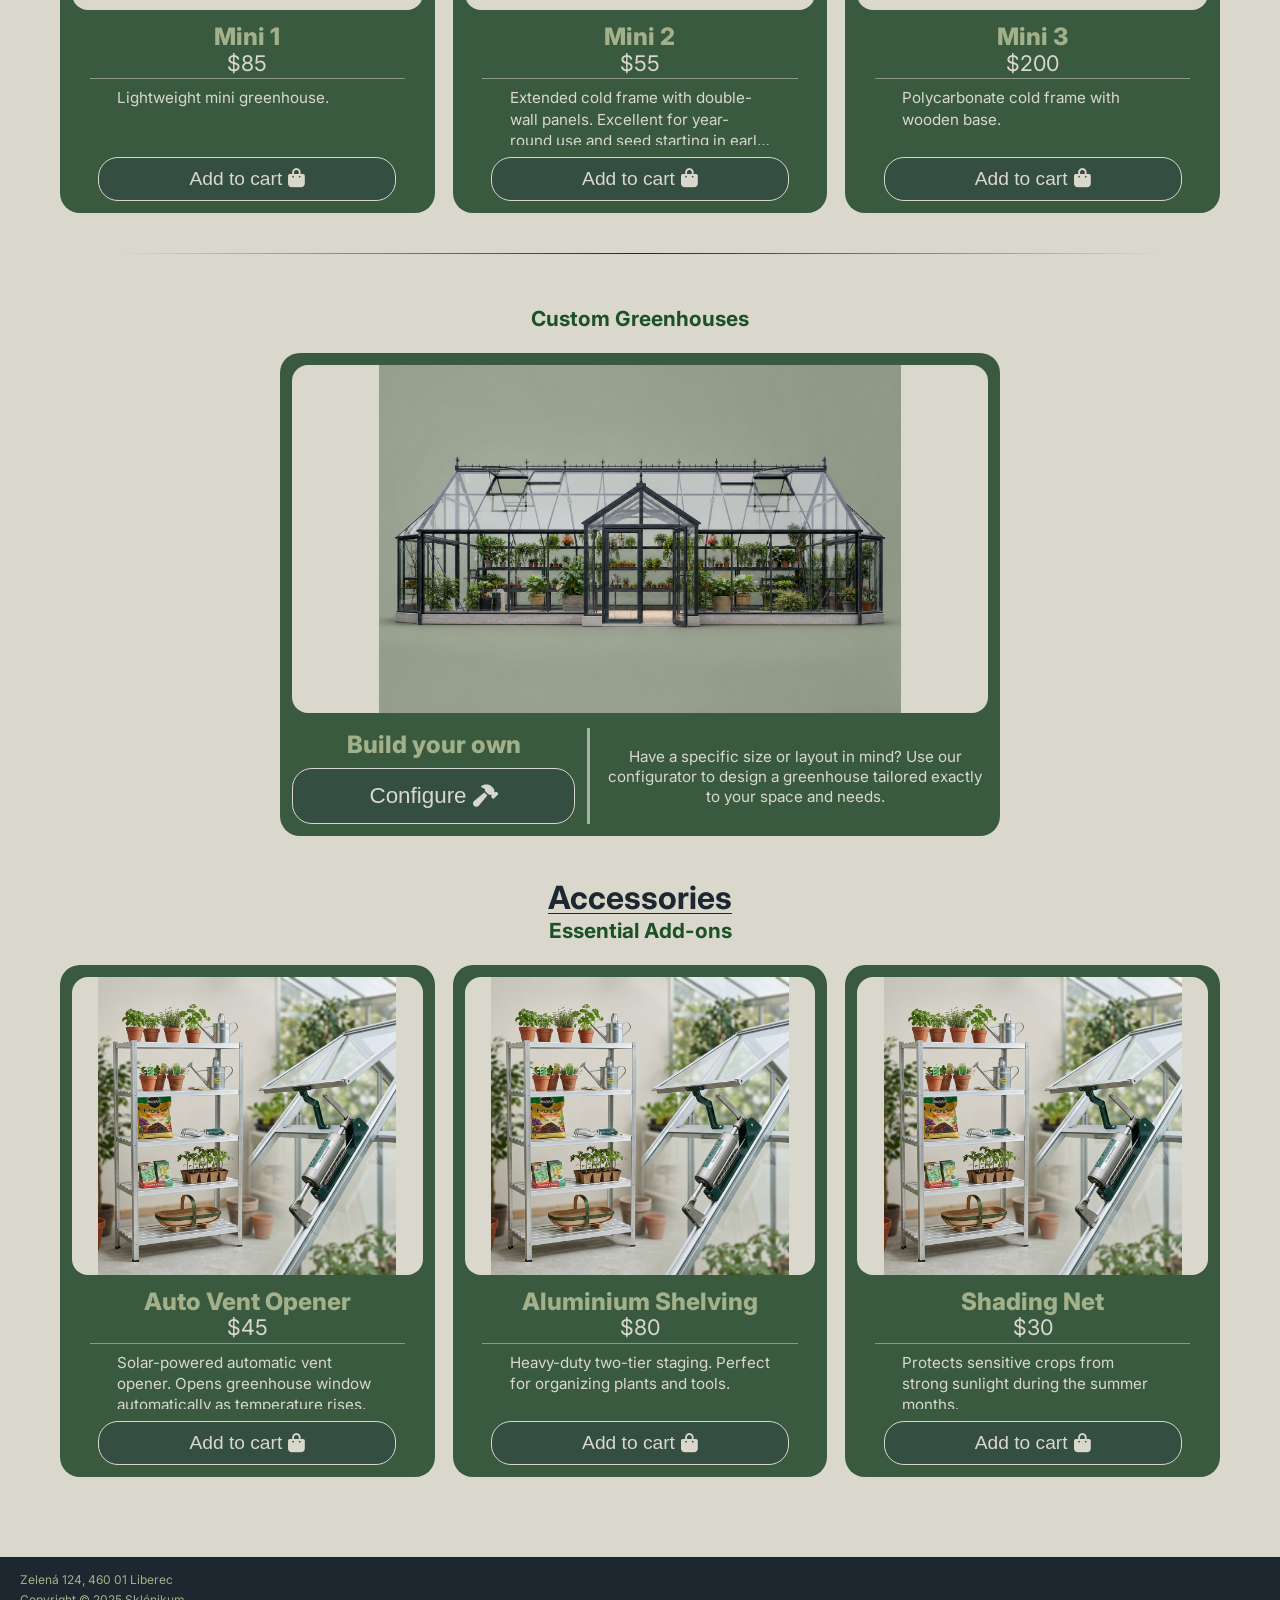
==== commit 1938d87e: "v.3" ====
--- a/index.html
+++ b/index.html
@@ -33,17 +33,17 @@
                     </ul>
                 </li>
                 <li class="nav-item">
-                    <a href="#" class="nav-link">Accessories</a>
+                    <a href="#accessories" class="nav-link">Accessories</a>
                 </li>
                 <li class="nav-item">
-                    <a href="#" class="nav-link">Buyer's Guide</a>
+                    <a href="buyers-guide.html" class="nav-link">Buyer's Guide</a>
                 </li>
             </ul>
         </nav>
         <div class="header-actions">
-            <button class="cart-btn" aria-label="Shopping cart">
+            <button type="button" class="cart-btn" aria-label="Open shopping cart" aria-expanded="false">
                 <i class="fa-solid fa-bag-shopping"></i>
-                <span class="cart-count">0</span>
+                <span class="cart-count" hidden>0</span>
             </button>
         </div>
     </header>
@@ -86,54 +86,58 @@
             <h3 class="subcategory-title">Polycarbonate</h3>
             <div class="product-grid">
                 <article class="product-card card-md"><a href="product_greenhouse.html" class="card-link"></a>
-                    <div class="image-placeholder"><img src="/images/greenhouses/polycarbonate.png"
-                            alt="Polycarbonate Greenhouse" class="product-image"
-                            style="opacity:0.7;mix-blend-mode:multiply;"></div>
+                    <div class="image-placeholder"><img src="images/greenhouses/1.png"
+                            alt="Polycarbonate Greenhouse" class="product-image"
+></div>
                     <h4 class="product-name">Polycarb1</h4>
                     <p class="product-price">$1000</p>
                     <hr class="card-divider">
-                    <p class="product-desc">Extra-tall reinforced structure for maximum yield.</p><button
+                    <p class="product-desc">Extra-tall reinforced structure designed for heavy-duty crop production and
+                        maximum yield in demanding weather conditions. Features heavy duty profiles.</p><button
                         class="add-to-cart">Add to cart <i class="fa-solid fa-bag-shopping"></i></button>
                 </article>
                 <article class="product-card card-sm"><a href="product_greenhouse.html" class="card-link"></a>
-                    <div class="image-placeholder"><img src="/images/greenhouses/polycarbonate.png"
-                            alt="Polycarbonate Greenhouse" class="product-image"
-                            style="opacity:0.7;mix-blend-mode:multiply;"></div>
+                    <div class="image-placeholder"><img src="images/greenhouses/2.png"
+                            alt="Polycarbonate Greenhouse" class="product-image"
+></div>
                     <h4 class="product-name">Polycarb2</h4>
                     <p class="product-price">$670</p>
                     <hr class="card-divider">
-                    <p class="product-desc">Wide span model with double-layer panels for insulation.</p><button
-                        class="add-to-cart">Add to cart <i class="fa-solid fa-bag-shopping"></i></button>
+                    <p class="product-desc">Wide span model.</p><button class="add-to-cart">Add to cart <i
+                            class="fa-solid fa-bag-shopping"></i></button>
                 </article>
                 <article class="product-card card-lg"><a href="product_greenhouse.html" class="card-link"></a>
-                    <div class="image-placeholder"><img src="/images/greenhouses/polycarbonate.png"
-                            alt="Polycarbonate Greenhouse" class="product-image"
-                            style="opacity:0.7;mix-blend-mode:multiply;"></div>
+                    <div class="image-placeholder"><img src="images/greenhouses/3.png"
+                            alt="Polycarbonate Greenhouse" class="product-image"
+></div>
                     <h4 class="product-name">Polycarb3</h4>
                     <p class="product-price">$1250</p>
                     <hr class="card-divider">
-                    <p class="product-desc">Our largest polycarbonate model. Ideal for serious growers.</p><button
-                        class="add-to-cart">Add to cart <i class="fa-solid fa-bag-shopping"></i></button>
-                </article>
-                <article class="product-card card-sm"><a href="product_greenhouse.html" class="card-link"></a>
-                    <div class="image-placeholder"><img src="/images/greenhouses/polycarbonate.png"
-                            alt="Polycarbonate Greenhouse" class="product-image"
-                            style="opacity:0.7;mix-blend-mode:multiply;"></div>
+                    <p class="product-desc">Our largest and most robust polycarbonate model. It is perfect for
+                        professional growers who need plenty of room, high headroom, and advanced ventilation systems to
+                        control temperature and humidity.</p><button class="add-to-cart">Add to cart <i
+                            class="fa-solid fa-bag-shopping"></i></button>
+                </article>
+                <article class="product-card card-sm"><a href="product_greenhouse.html" class="card-link"></a>
+                    <div class="image-placeholder"><img src="images/greenhouses/4.png"
+                            alt="Polycarbonate Greenhouse" class="product-image"
+></div>
                     <h4 class="product-name">Polycarb4</h4>
                     <p class="product-price">$890</p>
                     <hr class="card-divider">
-                    <p class="product-desc">Mid-range model with aluminium frame and sliding door.</p><button
-                        class="add-to-cart">Add to cart <i class="fa-solid fa-bag-shopping"></i></button>
-                </article>
-                <article class="product-card card-md"><a href="product_greenhouse.html" class="card-link"></a>
-                    <div class="image-placeholder"><img src="/images/greenhouses/polycarbonate.png"
-                            alt="Polycarbonate Greenhouse" class="product-image"
-                            style="opacity:0.7;mix-blend-mode:multiply;"></div>
+                    <p class="product-desc">Mid-range model with sliding door.</p><button class="add-to-cart">Add to
+                        cart <i class="fa-solid fa-bag-shopping"></i></button>
+                </article>
+                <article class="product-card card-md"><a href="product_greenhouse.html" class="card-link"></a>
+                    <div class="image-placeholder"><img src="images/greenhouses/5.png"
+                            alt="Polycarbonate Greenhouse" class="product-image"
+></div>
                     <h4 class="product-name">Polycarb5</h4>
                     <p class="product-price">$540</p>
                     <hr class="card-divider">
-                    <p class="product-desc">Compact entry-level polycarbonate greenhouse for beginners.</p><button
-                        class="add-to-cart">Add to cart <i class="fa-solid fa-bag-shopping"></i></button>
+                    <p class="product-desc">Compact entry-level polycarbonate greenhouse for beginners. Easy to assemble
+                        and maintain.</p><button class="add-to-cart">Add to cart <i
+                            class="fa-solid fa-bag-shopping"></i></button>
                 </article>
             </div>
         </section>
@@ -144,50 +148,42 @@
 
             <div class="product-grid">
                 <article class="product-card card-lg"><a href="product_greenhouse.html" class="card-link"></a>
-                    <div class="image-placeholder"><img src="/images/greenhouses/glass.png" alt="Glass Greenhouse"
-                            class="product-image" style="opacity:0.7;mix-blend-mode:multiply;"></div>
+                    <div class="image-placeholder"><img src="images/greenhouses/6.png" alt="Glass Greenhouse"
+                            class="product-image"></div>
                     <h4 class="product-name">Glass1</h4>
                     <p class="product-price">$1000</p>
                     <hr class="card-divider">
-                    <p class="product-desc">Extra-tall reinforced structure for maximum yield.</p><button
-                        class="add-to-cart">Add to cart <i class="fa-solid fa-bag-shopping"></i></button>
-                </article>
-                <article class="product-card card-sm"><a href="product_greenhouse.html" class="card-link"></a>
-                    <div class="image-placeholder"><img src="/images/greenhouses/glass.png" alt="Glass Greenhouse"
-                            class="product-image" style="opacity:0.7;mix-blend-mode:multiply;"></div>
+                    <p class="product-desc">Extra-tall reinforced structure.</p><button class="add-to-cart">Add to cart
+                        <i class="fa-solid fa-bag-shopping"></i></button>
+                </article>
+                <article class="product-card card-sm"><a href="product_greenhouse.html" class="card-link"></a>
+                    <div class="image-placeholder"><img src="images/greenhouses/7.png" alt="Glass Greenhouse"
+                            class="product-image"></div>
                     <h4 class="product-name">Glass2</h4>
                     <p class="product-price">$670</p>
                     <hr class="card-divider">
-                    <p class="product-desc">Classic Victorian-style glass house with ridge ventilation.</p><button
-                        class="add-to-cart">Add to cart <i class="fa-solid fa-bag-shopping"></i></button>
-                </article>
-                <div class="row-break"></div>
-                <article class="product-card card-md"><a href="product_greenhouse.html" class="card-link"></a>
-                    <div class="image-placeholder"><img src="/images/greenhouses/glass.png" alt="Glass Greenhouse"
-                            class="product-image" style="opacity:0.7;mix-blend-mode:multiply;"></div>
+                    <p class="product-desc">Classic Victorian-style glass house with automated ridge ventilation, double
+                        doors, and decorative cresting.</p><button class="add-to-cart">Add to cart <i
+                            class="fa-solid fa-bag-shopping"></i></button>
+                </article>
+                <article class="product-card card-md"><a href="product_greenhouse.html" class="card-link"></a>
+                    <div class="image-placeholder"><img src="images/greenhouses/8.png" alt="Glass Greenhouse"
+                            class="product-image"></div>
                     <h4 class="product-name">Glass3</h4>
                     <p class="product-price">$1500</p>
                     <hr class="card-divider">
-                    <p class="product-desc">Premium full-glass model with aluminium frame.</p><button
-                        class="add-to-cart">Add to cart <i class="fa-solid fa-bag-shopping"></i></button>
-                </article>
-                <article class="product-card card-sm"><a href="product_greenhouse.html" class="card-link"></a>
-                    <div class="image-placeholder"><img src="/images/greenhouses/glass.png" alt="Glass Greenhouse"
-                            class="product-image" style="opacity:0.7;mix-blend-mode:multiply;"></div>
+                    <p class="product-desc">Premium full-glass model.</p><button class="add-to-cart">Add to cart <i
+                            class="fa-solid fa-bag-shopping"></i></button>
+                </article>
+                <article class="product-card card-sm"><a href="product_greenhouse.html" class="card-link"></a>
+                    <div class="image-placeholder"><img src="images/greenhouses/9.png" alt="Glass Greenhouse"
+                            class="product-image"></div>
                     <h4 class="product-name">Glass4</h4>
                     <p class="product-price">$820</p>
                     <hr class="card-divider">
-                    <p class="product-desc">Toughened safety glass panels with powder-coated frame.</p><button
-                        class="add-to-cart">Add to cart <i class="fa-solid fa-bag-shopping"></i></button>
-                </article>
-                <article class="product-card card-md"><a href="product_greenhouse.html" class="card-link"></a>
-                    <div class="image-placeholder"><img src="/images/greenhouses/glass.png" alt="Glass Greenhouse"
-                            class="product-image" style="opacity:0.7;mix-blend-mode:multiply;"></div>
-                    <h4 class="product-name">Glass6</h4>
-                    <p class="product-price">$1100</p>
-                    <hr class="card-divider">
-                    <p class="product-desc">Octagonal glass greenhouse — a centrepiece for any garden.</p><button
-                        class="add-to-cart">Add to cart <i class="fa-solid fa-bag-shopping"></i></button>
+                    <p class="product-desc">Toughened safety glass panels with powder-coated frame designed to withstand
+                        extreme wind and heavy snow loads.</p><button class="add-to-cart">Add to cart <i
+                            class="fa-solid fa-bag-shopping"></i></button>
                 </article>
             </div>
         </section>
@@ -197,31 +193,33 @@
 
             <div class="product-grid">
                 <article class="product-card card-sm"><a href="product_greenhouse.html" class="card-link"></a>
-                    <div class="image-placeholder"><img src="/images/greenhouses/lean-to.png" alt="Lean-to Greenhouse"
-                            class="product-image" style="opacity:0.7;mix-blend-mode:multiply;"></div>
+                    <div class="image-placeholder"><img src="images/greenhouses/10.png" alt="Lean-to Greenhouse"
+                            class="product-image"></div>
                     <h4 class="product-name">Lean-to 1</h4>
                     <p class="product-price">$800</p>
                     <hr class="card-divider">
-                    <p class="product-desc">Space-saving design that attaches directly to your house wall.</p><button
-                        class="add-to-cart">Add to cart <i class="fa-solid fa-bag-shopping"></i></button>
-                </article>
-                <article class="product-card card-md"><a href="product_greenhouse.html" class="card-link"></a>
-                    <div class="image-placeholder"><img src="/images/greenhouses/lean-to.png" alt="Lean-to Greenhouse"
-                            class="product-image" style="opacity:0.7;mix-blend-mode:multiply;"></div>
+                    <p class="product-desc">Space-saving design that attaches directly to your house wall, perfect for
+                        smaller patios or narrow garden pathways.</p><button class="add-to-cart">Add to cart <i
+                            class="fa-solid fa-bag-shopping"></i></button>
+                </article>
+                <article class="product-card card-md"><a href="product_greenhouse.html" class="card-link"></a>
+                    <div class="image-placeholder"><img src="images/greenhouses/11.png" alt="Lean-to Greenhouse"
+                            class="product-image"></div>
                     <h4 class="product-name">Lean-to 2</h4>
                     <p class="product-price">$650</p>
                     <hr class="card-divider">
-                    <p class="product-desc">Wide lean-to model with reinforced panels for larger wall spaces.</p><button
-                        class="add-to-cart">Add to cart <i class="fa-solid fa-bag-shopping"></i></button>
-                </article>
-                <article class="product-card card-sm"><a href="product_greenhouse.html" class="card-link"></a>
-                    <div class="image-placeholder"><img src="/images/greenhouses/lean-to.png" alt="Lean-to Greenhouse"
-                            class="product-image" style="opacity:0.7;mix-blend-mode:multiply;"></div>
+                    <p class="product-desc">Wide lean-to model.</p><button class="add-to-cart">Add to cart <i
+                            class="fa-solid fa-bag-shopping"></i></button>
+                </article>
+                <article class="product-card card-sm"><a href="product_greenhouse.html" class="card-link"></a>
+                    <div class="image-placeholder"><img src="images/greenhouses/12.png" alt="Lean-to Greenhouse"
+                            class="product-image"></div>
                     <h4 class="product-name">Lean-to 3</h4>
                     <p class="product-price">$1100</p>
                     <hr class="card-divider">
-                    <p class="product-desc">Premium lean-to with double-door access and integrated guttering.</p><button
-                        class="add-to-cart">Add to cart <i class="fa-solid fa-bag-shopping"></i></button>
+                    <p class="product-desc">Premium lean-to with double-door access, integrated guttering, and
+                        heavy-duty frame for ultimate durability.</p><button class="add-to-cart">Add to cart <i
+                            class="fa-solid fa-bag-shopping"></i></button>
                 </article>
             </div>
         </section>
@@ -231,36 +229,38 @@
 
             <div class="product-grid">
                 <article class="product-card card-sm"><a href="product_greenhouse.html" class="card-link"></a>
-                    <div class="image-placeholder"><img src="/images/greenhouses/minicold.png" alt="Mini Greenhouse"
-                            class="product-image" style="opacity:0.7;mix-blend-mode:multiply;"></div>
+                    <div class="image-placeholder"><img src="images/greenhouses/13.png" alt="Mini Greenhouse"
+                            class="product-image"></div>
                     <h4 class="product-name">Mini 1</h4>
                     <p class="product-price">$85</p>
                     <hr class="card-divider">
-                    <p class="product-desc">Lightweight mini greenhouse with zippered front panel.</p><button
-                        class="add-to-cart">Add to cart <i class="fa-solid fa-bag-shopping"></i></button>
-                </article>
-                <article class="product-card card-md"><a href="product_greenhouse.html" class="card-link"></a>
-                    <div class="image-placeholder"><img src="/images/greenhouses/minicold.png" alt="Mini Greenhouse"
-                            class="product-image" style="opacity:0.7;mix-blend-mode:multiply;"></div>
+                    <p class="product-desc">Lightweight mini greenhouse.</p><button class="add-to-cart">Add to cart <i
+                            class="fa-solid fa-bag-shopping"></i></button>
+                </article>
+                <article class="product-card card-md"><a href="product_greenhouse.html" class="card-link"></a>
+                    <div class="image-placeholder"><img src="images/greenhouses/14.png" alt="Mini Greenhouse"
+                            class="product-image"></div>
                     <h4 class="product-name">Mini 2</h4>
                     <p class="product-price">$55</p>
                     <hr class="card-divider">
-                    <p class="product-desc">Extended cold frame with double-wall panels. Excellent for year-round use.
-                    </p><button class="add-to-cart">Add to cart <i class="fa-solid fa-bag-shopping"></i></button>
-                </article>
-                <article class="product-card card-sm"><a href="product_greenhouse.html" class="card-link"></a>
-                    <div class="image-placeholder"><img src="/images/greenhouses/minicold.png" alt="Mini Greenhouse"
-                            class="product-image" style="opacity:0.7;mix-blend-mode:multiply;"></div>
+                    <p class="product-desc">Extended cold frame with double-wall panels. Excellent for year-round use
+                        and seed starting in early spring.</p><button class="add-to-cart">Add to cart <i
+                            class="fa-solid fa-bag-shopping"></i></button>
+                </article>
+                <article class="product-card card-sm"><a href="product_greenhouse.html" class="card-link"></a>
+                    <div class="image-placeholder"><img src="images/greenhouses/15.png" alt="Mini Greenhouse"
+                            class="product-image"></div>
                     <h4 class="product-name">Mini 3</h4>
                     <p class="product-price">$200</p>
                     <hr class="card-divider">
-                    <p class="product-desc">Polycarbonate cold frame with wooden base. Great insulator.</p><button
+                    <p class="product-desc">Polycarbonate cold frame with wooden base.</p><button
                         class="add-to-cart">Add to cart <i class="fa-solid fa-bag-shopping"></i></button>
                 </article>
-                <div class="row-break"></div>
-            </div>
-        </section>
-
+            </div>
+        </section>
+
+
+        <hr class="section-divider">
 
         <section class="category" id="custom">
             <h3 class="subcategory-title">Custom Greenhouses</h3>
@@ -269,7 +269,7 @@
                 <article class="product-card custom-card">
                     <a href="product_custom-greenhouse.html" class="card-link"></a>
                     <div class="image-placeholder large">
-                        <img src="/images/greenhouses/custom.png" alt="Custom Greenhouse" class="product-image">
+                        <img src="images/greenhouses/custom.png" alt="Custom Greenhouse" class="product-image">
                     </div>
                     <div class="custom-card-bottom">
                         <div class="custom-card-left">
@@ -287,6 +287,41 @@
             </div>
         </section>
 
+        <section class="category" id="accessories">
+            <h2 class="category-title">Accessories</h2>
+            <h3 class="subcategory-title">Essential Add-ons</h3>
+
+            <div class="product-grid">
+                <article class="product-card card-sm"><a href="#" class="card-link"></a>
+                    <div class="image-placeholder"><img src="/images/accessories.png" alt="Auto Vent Opener"
+                            class="product-image"></div>
+                    <h4 class="product-name">Auto Vent Opener</h4>
+                    <p class="product-price">$45</p>
+                    <hr class="card-divider">
+                    <p class="product-desc">Solar-powered automatic vent opener. Opens greenhouse window automatically
+                        as temperature rises.</p><button class="add-to-cart">Add to cart <i
+                            class="fa-solid fa-bag-shopping"></i></button>
+                </article>
+                <article class="product-card card-sm"><a href="#" class="card-link"></a>
+                    <div class="image-placeholder"><img src="/images/accessories.png" alt="Aluminium Shelving"
+                            class="product-image"></div>
+                    <h4 class="product-name">Aluminium Shelving</h4>
+                    <p class="product-price">$80</p>
+                    <hr class="card-divider">
+                    <p class="product-desc">Heavy-duty two-tier staging. Perfect for organizing plants and tools.</p>
+                    <button class="add-to-cart">Add to cart <i class="fa-solid fa-bag-shopping"></i></button>
+                </article>
+                <article class="product-card card-sm"><a href="#" class="card-link"></a>
+                    <div class="image-placeholder"><img src="/images/accessories.png" alt="Shading Net"
+                            class="product-image"></div>
+                    <h4 class="product-name">Shading Net</h4>
+                    <p class="product-price">$30</p>
+                    <hr class="card-divider">
+                    <p class="product-desc">Protects sensitive crops from strong sunlight during the summer months.</p>
+                    <button class="add-to-cart">Add to cart <i class="fa-solid fa-bag-shopping"></i></button>
+                </article>
+            </div>
+        </section>
     </main>
 
     <footer class="site-footer">
@@ -294,6 +329,8 @@
         <p>Copyright © 2025 Sklénikum</p>
     </footer>
 
+    <script src="site.js"></script>
+    <script src="cart.js"></script>
     <script>
         let slideIndex = 1;
         showSlides(slideIndex);
--- a/styles.css
+++ b/styles.css
@@ -43,6 +43,9 @@
     grid-template-columns: 1fr auto 1fr;
     align-items: center;
     padding: 0 10px;
+    position: sticky;
+    top: 0;
+    z-index: 1000;
 }
 
 .logo {
@@ -104,6 +107,416 @@
     border: 2px solid var(--pine-teal);
 }
 
+.cart-count[hidden] {
+    display: none;
+}
+
+/* ----------------------------------------------------- */
+/* Shopping cart panel */
+/* ----------------------------------------------------- */
+
+body.cart-open {
+    overflow: hidden;
+}
+
+.cart-overlay {
+    position: fixed;
+    inset: 0;
+    background: rgba(28, 39, 48, 0.55);
+    z-index: 1100;
+    opacity: 0;
+    pointer-events: none;
+    transition: opacity 0.25s ease;
+}
+
+.cart-overlay.is-open {
+    opacity: 1;
+    pointer-events: auto;
+}
+
+.cart-panel {
+    position: fixed;
+    top: 0;
+    right: 0;
+    width: min(400px, 100%);
+    height: 100vh;
+    background: var(--dust-grey);
+    z-index: 1200;
+    display: flex;
+    flex-direction: column;
+    box-shadow: -8px 0 32px rgba(0, 0, 0, 0.25);
+    transform: translateX(100%);
+    transition: transform 0.3s ease;
+}
+
+.cart-panel.is-open {
+    transform: translateX(0);
+}
+
+.cart-header {
+    display: flex;
+    align-items: center;
+    justify-content: space-between;
+    padding: 20px 20px 16px;
+    background: var(--pine-teal);
+    color: var(--dry-sage);
+}
+
+.cart-title {
+    font-size: 1.25rem;
+    font-weight: 700;
+    margin: 0;
+}
+
+.cart-close {
+    background: none;
+    border: none;
+    color: var(--dry-sage);
+    font-size: 1.25rem;
+    cursor: pointer;
+    padding: 6px;
+    border-radius: 8px;
+    transition: background 0.2s, color 0.2s;
+}
+
+.cart-close:hover {
+    background: rgba(255, 255, 255, 0.12);
+    color: #fff;
+}
+
+.cart-body {
+    flex: 1;
+    overflow-y: auto;
+    padding: 16px;
+}
+
+.cart-empty {
+    text-align: center;
+    color: var(--pine-teal);
+    font-size: 0.95rem;
+    padding: 40px 16px;
+    margin: 0;
+}
+
+.cart-empty[hidden] {
+    display: none;
+}
+
+.cart-items {
+    list-style: none;
+    margin: 0;
+    padding: 0;
+    display: flex;
+    flex-direction: column;
+    gap: 12px;
+}
+
+.cart-item {
+    display: grid;
+    grid-template-columns: 72px 1fr auto;
+    gap: 12px;
+    align-items: start;
+    background: #fff;
+    border-radius: 14px;
+    padding: 10px;
+    box-shadow: 0 2px 8px rgba(0, 0, 0, 0.08);
+}
+
+.cart-item-image {
+    width: 72px;
+    height: 72px;
+    object-fit: cover;
+    border-radius: 10px;
+    background: var(--dust-grey);
+}
+
+.cart-item-details {
+    display: flex;
+    flex-direction: column;
+    gap: 4px;
+    min-width: 0;
+}
+
+.cart-item-name {
+    font-weight: 700;
+    font-size: 0.9rem;
+    color: var(--dark-blue);
+    line-height: 1.2;
+}
+
+.cart-item-price {
+    font-size: 0.85rem;
+    color: var(--fern);
+    font-weight: 600;
+}
+
+.cart-item-qty {
+    display: flex;
+    align-items: center;
+    gap: 8px;
+    margin-top: 4px;
+}
+
+.qty-btn {
+    width: 28px;
+    height: 28px;
+    border: 1px solid var(--dry-sage);
+    background: var(--dust-grey);
+    color: var(--pine-teal);
+    border-radius: 8px;
+    font-size: 1rem;
+    font-weight: 600;
+    cursor: pointer;
+    display: flex;
+    align-items: center;
+    justify-content: center;
+    transition: background 0.15s, color 0.15s;
+}
+
+.qty-btn:hover {
+    background: var(--fern);
+    color: #fff;
+    border-color: var(--fern);
+}
+
+.qty-value {
+    font-weight: 700;
+    min-width: 1.25rem;
+    text-align: center;
+    color: var(--dark-blue);
+}
+
+.cart-item-remove {
+    background: none;
+    border: none;
+    color: var(--pine-teal);
+    cursor: pointer;
+    padding: 6px;
+    opacity: 0.7;
+    transition: opacity 0.15s, color 0.15s;
+}
+
+.cart-item-remove:hover {
+    opacity: 1;
+    color: #c0392b;
+}
+
+.cart-footer {
+    padding: 16px 20px 24px;
+    border-top: 1px solid rgba(52, 78, 65, 0.2);
+    background: #fff;
+    display: flex;
+    flex-direction: column;
+    gap: 10px;
+}
+
+.cart-footer[hidden] {
+    display: none;
+}
+
+.cart-subtotal-row {
+    display: flex;
+    justify-content: space-between;
+    font-size: 1.1rem;
+    font-weight: 700;
+    color: var(--dark-blue);
+}
+
+.cart-checkout-btn {
+    background: var(--fern);
+    color: #fff;
+    border: none;
+    padding: 14px 20px;
+    border-radius: 12px;
+    font-size: 1rem;
+    font-weight: 600;
+    cursor: pointer;
+    transition: background 0.2s, transform 0.15s;
+}
+
+.cart-checkout-btn:hover {
+    background: var(--hunter-green);
+    transform: translateY(-1px);
+}
+
+.cart-clear-btn {
+    background: none;
+    border: none;
+    color: var(--pine-teal);
+    font-size: 0.85rem;
+    cursor: pointer;
+    text-decoration: underline;
+    padding: 4px;
+}
+
+.cart-clear-btn:hover {
+    color: var(--dark-blue);
+}
+
+.add-to-cart.added {
+    background: var(--fern);
+    border-color: var(--fern);
+    color: #fff;
+}
+
+.card-qty-control {
+    display: flex;
+    align-items: center;
+    justify-content: center;
+    gap: 14px;
+    width: 85%;
+    margin: auto auto 0 auto;
+    padding: 0;
+    background: none;
+    border: none;
+    position: relative;
+    z-index: 2;
+}
+
+.card-qty-btn {
+    flex-shrink: 0;
+    border: none;
+    background: none;
+    color: var(--dry-sage);
+    font-size: 1.5rem;
+    font-weight: 600;
+    line-height: 1;
+    cursor: pointer;
+    padding: 2px 6px;
+    transition: color 0.15s, transform 0.1s;
+    font-family: inherit;
+}
+
+.card-qty-btn:hover {
+    color: #fff;
+}
+
+.card-qty-btn:active {
+    transform: scale(0.92);
+}
+
+.card-qty-value {
+    font-weight: 700;
+    font-size: 1.15rem;
+    min-width: 1.5rem;
+    text-align: center;
+    color: var(--dust-grey);
+}
+
+/* Cart confirmation modals */
+.cart-modal {
+    position: fixed;
+    inset: 0;
+    z-index: 1300;
+    display: flex;
+    align-items: center;
+    justify-content: center;
+    padding: 20px;
+}
+
+.cart-modal[hidden] {
+    display: none;
+}
+
+.cart-modal-backdrop {
+    position: absolute;
+    inset: 0;
+    background: rgba(28, 39, 48, 0.6);
+}
+
+.cart-modal-box {
+    position: relative;
+    width: min(400px, 100%);
+    background: #fff;
+    border-radius: 20px;
+    padding: 24px;
+    box-shadow: 0 16px 48px rgba(0, 0, 0, 0.25);
+    animation: modal-in 0.25s ease;
+}
+
+@keyframes modal-in {
+    from {
+        opacity: 0;
+        transform: scale(0.95) translateY(8px);
+    }
+
+    to {
+        opacity: 1;
+        transform: scale(1) translateY(0);
+    }
+}
+
+.cart-modal-title {
+    font-size: 1.2rem;
+    font-weight: 700;
+    color: var(--dark-blue);
+    margin: 0 0 10px;
+}
+
+.cart-modal-text {
+    font-size: 0.95rem;
+    color: var(--pine-teal);
+    line-height: 1.5;
+    margin: 0 0 20px;
+}
+
+.cart-modal-actions {
+    display: flex;
+    gap: 10px;
+    justify-content: flex-end;
+}
+
+.cart-modal-actions-stack {
+    flex-direction: column;
+}
+
+.cart-modal-btn {
+    border: none;
+    border-radius: 12px;
+    padding: 12px 18px;
+    font-size: 0.95rem;
+    font-weight: 600;
+    cursor: pointer;
+    transition: background 0.2s, color 0.2s, transform 0.15s;
+    font-family: inherit;
+}
+
+.cart-modal-actions-stack .cart-modal-btn {
+    width: 100%;
+    text-align: center;
+}
+
+.cart-modal-btn-primary {
+    background: var(--fern);
+    color: #fff;
+}
+
+.cart-modal-btn-primary:hover {
+    background: var(--hunter-green);
+}
+
+.cart-modal-btn-secondary {
+    background: var(--dust-grey);
+    color: var(--pine-teal);
+}
+
+.cart-modal-btn-secondary:hover {
+    background: #ccc9c0;
+}
+
+.cart-modal-btn-danger {
+    background: #c0392b;
+    color: #fff;
+}
+
+.cart-modal-btn-danger:hover {
+    background: #a93226;
+}
+
+body.modal-open {
+    overflow: hidden;
+}
+
 .top-bar-divider {
     border: none;
     border-top: 1px solid var(--dust-grey);
@@ -155,12 +568,23 @@
     color: #fff;
 }
 
+.nav-link-active,
+.nav-link.nav-link-active {
+    background: rgba(255, 255, 255, 0.15);
+    color: #fff;
+}
+
 .nav-arrow {
     font-size: 0.65rem;
     transition: transform 0.25s ease;
 }
 
-.nav-item.has-dropdown:hover .nav-arrow {
+@media (hover: hover) {
+    .nav-item.has-dropdown:hover .nav-arrow {
+        transform: rotate(180deg);
+    }
+}
+.nav-item.has-dropdown.active .nav-arrow {
     transform: rotate(180deg);
 }
 
@@ -183,7 +607,25 @@
     z-index: 100;
 }
 
-.nav-item.has-dropdown:hover .nav-dropdown {
+/* Invisible bridge to keep dropdown open when moving mouse */
+.nav-dropdown::before {
+    content: '';
+    position: absolute;
+    top: -15px;
+    left: 0;
+    right: 0;
+    height: 15px;
+    background: transparent;
+}
+
+@media (hover: hover) {
+    .nav-item.has-dropdown:hover .nav-dropdown {
+        opacity: 1;
+        pointer-events: auto;
+        transform: translateY(0);
+    }
+}
+.nav-item.has-dropdown.active .nav-dropdown {
     opacity: 1;
     pointer-events: auto;
     transform: translateY(0);
@@ -232,13 +674,12 @@
     right: 0;
     z-index: 2;
     text-align: center;
-    color: #fff;
+    color: var(--dust-grey);
     font-size: 2rem;
     font-weight: 800;
     padding: 24px 20px 40px;
     margin: 0;
-    background: linear-gradient(to bottom, rgba(0,0,0,0.5) 0%, transparent 100%);
-    text-shadow: 0 2px 8px rgba(0,0,0,0.5);
+    background: linear-gradient(to bottom, rgba(0, 0, 0, 0.5) 0%, transparent 100%);
     pointer-events: none;
 }
 
@@ -410,15 +851,31 @@
 
 
 .product-grid {
-    display: flex;
-    flex-wrap: wrap;
-    gap: 15px;
+    display: grid;
+    grid-template-columns: repeat(2, minmax(0, 1fr));
+    gap: 12px;
     margin-bottom: 15px;
+    width: 100%;
+    justify-items: center;
+}
+
+@media (min-width: 520px) {
+    .product-grid {
+        grid-template-columns: repeat(auto-fit, minmax(240px, 1fr));
+        gap: 15px;
+        justify-items: center;
+    }
+}
+
+@media (min-width: 900px) {
+    .product-grid {
+        grid-template-columns: repeat(auto-fit, minmax(260px, 1fr));
+        gap: 18px;
+    }
 }
 
 .row-break {
-    flex-basis: 100%;
-    height: 0;
+    display: none;
 }
 
 .product-card {
@@ -427,26 +884,29 @@
     padding: 12px;
     display: flex;
     flex-direction: column;
-    flex: 1 1 min(280px, calc(50% - 7.5px)); /* Increased base size for better wrapping, ensuring min 2 per row */
-    max-width: 100%;
+    width: 100%;
+    min-width: 0;
+    justify-self: center;
     transition: transform 0.3s ease, box-shadow 0.3s ease;
     position: relative;
 }
 
-/* Size variation classes */
-.card-sm {
-    flex-basis: min(220px, calc(50% - 7.5px));
-    max-width: 100%;
-}
-
-.card-md {
-    flex-basis: min(280px, calc(50% - 7.5px));
-    max-width: 100%;
-}
-
+@media (min-width: 520px) {
+    .product-card {
+        width: min(100%, 520px);
+    }
+}
+
+@media (min-width: 1200px) {
+    .product-card {
+        width: min(100%, 580px);
+    }
+}
+
+.card-sm,
+.card-md,
 .card-lg {
-    flex-basis: min(350px, calc(50% - 7.5px));
-    max-width: 100%;
+    width: 100%;
 }
 
 .card-link {
@@ -472,21 +932,20 @@
     display: flex;
     align-items: center;
     justify-content: center;
-    
-}
-
-.image-placeholder.empty {
-    /* Kept exactly as a pale box based on the design */
-}
+    object-fit: cover;
+}
+
+
 
 .image-placeholder.large {
     aspect-ratio: 2 / 1;
 }
 
 .product-image {
-    width: 80%;
-    height: 80%;
-    object-fit: cover;
+    width: 100%;
+    height: 100%;
+    object-fit: contain;
+    display: block;
 }
 
 .product-name {
@@ -519,7 +978,7 @@
     margin-bottom: 12px;
     flex: 0 1 auto;
     color: var(--dust-grey);
-    padding: 0 5px;
+    padding: 0 45px;
     max-height: 3.8em;
     overflow: hidden;
     display: -webkit-box;
@@ -560,15 +1019,10 @@
 /* Custom Card Layout */
 .custom-card {
     padding: 12px;
-    flex: 1 1 100%;
-    max-width: 100%; /* Ensure custom card can always take full width */
-}
-
-@media (min-width: 1000px) {
-    .custom-card {
-        flex: 2 1 300px;
-        /* Na velkém displeji se zařadí vedle malých karet */
-    }
+    grid-column: 1 / -1;
+    max-width: 720px;
+    width: 100%;
+    justify-self: center;
 }
 
 .custom-card-bottom {
@@ -664,6 +1118,10 @@
         padding: 40px 60px;
     }
 
+    .content.product-page {
+        padding: 48px 72px 64px;
+    }
+
     .site-footer {
         grid-area: footer;
     }
@@ -679,16 +1137,728 @@
     }
 
     .product-name {
-        font-size: 1.9rem;
+        font-size: 1.5rem;
     }
 
     .product-price {
-        font-size: 1.8rem;
+        font-size: 1.35rem;
     }
 
     .product-desc {
+        font-size: 0.95rem;
+    }
+}
+
+/* Compact product cards on narrow viewports */
+@media (max-width: 519px) {
+    .product-card,
+    .card-sm,
+    .card-md,
+    .card-lg {
+        max-width: none;
+        justify-self: stretch;
+        padding: 10px;
+        border-radius: 16px;
+    }
+
+    .product-name {
         font-size: 1.05rem;
     }
 
-
+    .product-price {
+        font-size: 1.1rem;
+    }
+
+    .product-desc {
+        font-size: 0.75rem;
+        padding: 0 6px;
+        max-height: 3.2em;
+    }
+
+    .image-placeholder {
+        aspect-ratio: 1 / 0.72;
+        border-radius: 12px;
+        margin-bottom: 8px;
+    }
+
+    .add-to-cart {
+        width: 100%;
+        font-size: 0.85rem;
+        padding: 6px 8px;
+    }
+
+    .card-qty-control {
+        width: 100%;
+        gap: 10px;
+    }
+
+    .card-qty-btn {
+        font-size: 1.35rem;
+    }
+}
+
+/* Mobile responsive styles for header */
+@media (max-width: 767px) {
+    .top-bar {
+        display: grid;
+        grid-template-columns: 1fr auto;
+        grid-template-rows: auto auto;
+        grid-template-areas:
+            "logo cart"
+            "nav nav";
+        padding: 10px 15px;
+        gap: 8px 0;
+    }
+
+    .logo {
+        grid-area: logo;
+        justify-self: start;
+    }
+
+    .header-actions {
+        grid-area: cart;
+        justify-self: end;
+    }
+
+    .top-nav {
+        grid-area: nav;
+        justify-self: center;
+        margin: 5px 0 5px 0;
+        width: 100%;
+        display: flex;
+        justify-content: center;
+    }
+
+    .nav-list {
+        display: flex;
+        justify-content: space-around;
+        gap: 5px;
+        width: 100%;
+        padding: 0;
+    }
+
+    .nav-link {
+        font-size: 0.9rem;
+        padding: 6px 10px;
+    }
+
+    .nav-item {
+        position: static;
+    }
+
+    .nav-dropdown {
+        left: 15px;
+        right: 15px;
+        transform: translateY(-6px);
+        width: calc(100% - 30px);
+        min-width: 0;
+    }
+
+    .nav-item.has-dropdown.active .nav-dropdown {
+        transform: translateY(0);
+    }
+}
+
+/* ----------------------------------------------------- */
+/* Buyer's guide page */
+/* ----------------------------------------------------- */
+
+.guide-page {
+    max-width: 900px;
+    margin: 0 auto;
+}
+
+.guide-hero {
+    text-align: center;
+    margin-bottom: 48px;
+}
+
+.guide-hero-title {
+    font-size: 2.2rem;
+    font-weight: 800;
+    color: var(--dark-blue);
+    margin-bottom: 12px;
+    text-decoration: underline 1px solid var(--dark-blue);
+    text-underline-offset: 6px;
+}
+
+.guide-hero-lead {
+    font-size: 1.1rem;
+    color: var(--pine-teal);
+    line-height: 1.6;
+    max-width: 560px;
+    margin: 0 auto;
+}
+
+.guide-section {
+    margin-bottom: 40px;
+}
+
+.guide-section-title {
+    font-size: 1.35rem;
+    font-weight: 700;
+    color: var(--filler-green);
+    margin-bottom: 20px;
+    text-align: center;
+}
+
+.guide-text {
+    color: var(--pine-teal);
+    line-height: 1.6;
+    margin-bottom: 16px;
+    text-align: center;
+}
+
+.guide-list {
+    list-style: none;
+    padding: 0;
+    display: flex;
+    flex-direction: column;
+    gap: 14px;
+}
+
+.guide-list li {
+    background: #fff;
+    border-radius: 14px;
+    padding: 16px 20px;
+    color: var(--pine-teal);
+    line-height: 1.5;
+    box-shadow: 0 2px 10px rgba(0, 0, 0, 0.06);
+}
+
+.guide-list strong {
+    color: var(--dark-blue);
+}
+
+.guide-cards {
+    display: grid;
+    grid-template-columns: repeat(auto-fit, minmax(240px, 1fr));
+    gap: 16px;
+}
+
+.guide-card {
+    background: var(--hunter-green);
+    border-radius: 20px;
+    padding: 20px;
+    color: var(--dust-grey);
+    display: flex;
+    flex-direction: column;
+}
+
+.guide-card h3 {
+    font-size: 1.2rem;
+    color: var(--dry-sage);
+    margin-bottom: 10px;
+}
+
+.guide-card p {
+    font-size: 0.9rem;
+    line-height: 1.5;
+    flex: 1;
+    margin-bottom: 14px;
+}
+
+.guide-link {
+    color: var(--dust-grey);
+    text-decoration: none;
+    font-weight: 600;
+    font-size: 0.9rem;
+    display: inline-flex;
+    align-items: center;
+    gap: 6px;
+    transition: color 0.2s;
+}
+
+.guide-link:hover {
+    color: #fff;
+}
+
+.guide-cta-btn {
+    display: block;
+    width: fit-content;
+    margin: 0 auto;
+    background: var(--fern);
+    color: #fff;
+    text-decoration: none;
+    padding: 14px 28px;
+    border-radius: 20px;
+    font-weight: 600;
+    transition: background 0.2s, transform 0.15s;
+}
+
+.guide-cta-btn:hover {
+    background: var(--hunter-green);
+    transform: translateY(-2px);
+}
+
+.guide-cta-btn-secondary {
+    background: var(--pine-teal);
+}
+
+.guide-cta-btn-secondary:hover {
+    background: var(--hunter-green);
+}
+
+.guide-section-custom {
+    text-align: center;
+}
+
+/* ----------------------------------------------------- */
+/* Product detail page (e-shop) */
+/* ----------------------------------------------------- */
+
+.product-page {
+    max-width: min(1680px, 100%);
+    margin: 0 auto;
+    width: 100%;
+}
+
+.product-breadcrumb {
+    display: flex;
+    flex-wrap: wrap;
+    align-items: center;
+    gap: 6px;
+    font-size: 0.85rem;
+    margin-bottom: 20px;
+    color: var(--pine-teal);
+}
+
+.product-breadcrumb a {
+    color: var(--pine-teal);
+    text-decoration: none;
+    font-weight: 500;
+}
+
+.product-breadcrumb a:hover {
+    color: var(--fern);
+    text-decoration: underline;
+}
+
+.breadcrumb-sep {
+    opacity: 0.5;
+}
+
+#breadcrumb-current {
+    font-weight: 600;
+    color: var(--dark-blue);
+}
+
+.product-shop {
+    display: grid;
+    grid-template-columns: 1.55fr 1fr;
+    gap: 56px;
+    background: #fff;
+    border-radius: 24px;
+    padding: 48px 56px 56px;
+    box-shadow: 0 12px 40px rgba(28, 39, 48, 0.12);
+    align-items: start;
+    width: 100%;
+    min-height: min(75vh, 900px);
+}
+
+.product-shop-gallery {
+    position: sticky;
+    top: 120px;
+    min-width: 0;
+}
+
+/* Product image gallery */
+.product-gallery {
+    width: 100%;
+}
+
+.product-gallery-viewport {
+    position: relative;
+    background: var(--dust-grey);
+    border-radius: 20px;
+    overflow: hidden;
+    aspect-ratio: 1 / 1;
+    max-height: min(62vh, 680px);
+    width: 100%;
+}
+
+.product-gallery-track {
+    position: relative;
+    width: 100%;
+    height: 100%;
+}
+
+.product-gallery-slide {
+    position: absolute;
+    inset: 0;
+    opacity: 0;
+    pointer-events: none;
+    transition: opacity 0.35s ease;
+    background: var(--dust-grey);
+}
+
+.product-gallery-slide.is-active {
+    opacity: 1;
+    pointer-events: auto;
+    z-index: 1;
+}
+
+.product-gallery-slide .product-gallery-img,
+.product-gallery-slide .product-image {
+    width: 100%;
+    height: 100%;
+    object-fit: cover;
+    object-position: center center;
+    display: block;
+}
+
+.product-gallery-arrow {
+    position: absolute;
+    top: 50%;
+    transform: translateY(-50%);
+    z-index: 3;
+    width: 44px;
+    height: 44px;
+    border: none;
+    border-radius: 50%;
+    background: rgba(255, 255, 255, 0.92);
+    color: var(--pine-teal);
+    font-size: 1rem;
+    cursor: pointer;
+    display: flex;
+    align-items: center;
+    justify-content: center;
+    box-shadow: 0 4px 14px rgba(0, 0, 0, 0.15);
+    transition: background 0.2s, color 0.2s, transform 0.15s;
+}
+
+.product-gallery-arrow:hover {
+    background: #fff;
+    color: var(--fern);
+}
+
+.product-gallery-prev {
+    left: 14px;
+}
+
+.product-gallery-next {
+    right: 14px;
+}
+
+.product-gallery-thumbs {
+    display: flex;
+    gap: 10px;
+    margin-top: 14px;
+    flex-wrap: wrap;
+    justify-content: center;
+    padding: 10px;
+    background: var(--dust-grey);
+    border-radius: 14px;
+}
+
+.product-gallery-thumb {
+    flex: 0 0 88px;
+    width: 88px;
+    height: 88px;
+    padding: 0;
+    border: 2px solid transparent;
+    border-radius: 10px;
+    overflow: hidden;
+    cursor: pointer;
+    background: var(--dust-grey);
+    transition: border-color 0.2s, opacity 0.2s;
+    opacity: 0.75;
+}
+
+.product-gallery-thumb img {
+    width: 100%;
+    height: 100%;
+    object-fit: cover;
+    object-position: center center;
+    display: block;
+    background: var(--dust-grey);
+}
+
+.product-gallery-thumb:hover {
+    opacity: 0.9;
+}
+
+.product-gallery-thumb.is-active {
+    border-color: var(--fern);
+    opacity: 1;
+}
+
+.product-shop-badge {
+    display: inline-block;
+    font-size: 0.75rem;
+    font-weight: 700;
+    text-transform: uppercase;
+    letter-spacing: 0.04em;
+    color: var(--fern);
+    background: rgba(88, 129, 87, 0.12);
+    padding: 5px 10px;
+    border-radius: 6px;
+    margin-bottom: 10px;
+}
+
+.product-shop-info .product-name {
+    font-size: clamp(1.85rem, 3.5vw, 2.75rem);
+    font-weight: 800;
+    text-align: left;
+    color: var(--dark-blue);
+    margin-bottom: 8px;
+    line-height: 1.15;
+}
+
+.product-shop-price {
+    font-size: clamp(2rem, 4vw, 3rem);
+    font-weight: 700;
+    color: var(--fern);
+    text-align: left;
+    margin-bottom: 16px;
+}
+
+.product-shop-desc {
+    color: var(--pine-teal);
+    font-size: 1rem;
+    line-height: 1.6;
+    margin-bottom: 20px;
+    padding: 0;
+    max-height: none;
+    display: block;
+}
+
+.product-features {
+    list-style: none;
+    padding: 0;
+    margin: 0 0 24px;
+    display: flex;
+    flex-direction: column;
+    gap: 10px;
+}
+
+.product-features li {
+    display: flex;
+    align-items: flex-start;
+    gap: 10px;
+    font-size: 0.92rem;
+    color: var(--pine-teal);
+    line-height: 1.4;
+}
+
+.product-features i {
+    color: var(--fern);
+    margin-top: 3px;
+    flex-shrink: 0;
+}
+
+.product-shop-actions {
+    padding: 20px 0;
+    border-top: 1px solid var(--dust-grey);
+    border-bottom: 1px solid var(--dust-grey);
+    margin-bottom: 20px;
+}
+
+.product-shop-buy {
+    display: flex;
+    align-items: center;
+    gap: 20px;
+    flex-wrap: wrap;
+}
+
+.product-shop-qty-label {
+    font-size: 0.9rem;
+    font-weight: 600;
+    color: var(--pine-teal);
+    min-width: 4.5rem;
+}
+
+.product-shop-buy:not(:has(.card-qty-control)) .product-shop-qty-label {
+    display: none;
+}
+
+.product-shop-info .add-to-cart.product-shop-add {
+    width: auto;
+    min-width: 200px;
+    margin: 0;
+    padding: 12px 28px;
+    font-size: 1rem;
+    background: var(--fern);
+    border-color: var(--fern);
+    color: #fff;
+}
+
+.product-shop-info .add-to-cart.product-shop-add:hover {
+    background: var(--hunter-green);
+    border-color: var(--hunter-green);
+}
+
+.product-shop-info .card-qty-control {
+    width: auto;
+    margin: 0;
+    justify-content: flex-start;
+    gap: 16px;
+}
+
+.product-shop-info .card-qty-btn {
+    color: var(--pine-teal);
+    font-size: 1.75rem;
+}
+
+.product-shop-info .card-qty-btn:hover {
+    color: var(--fern);
+}
+
+.product-shop-info .card-qty-value {
+    color: var(--dark-blue);
+    font-size: 1.25rem;
+    min-width: 2rem;
+}
+
+.product-shop-meta {
+    list-style: none;
+    padding: 0;
+    margin: 0;
+    display: flex;
+    flex-direction: column;
+    gap: 10px;
+}
+
+.product-shop-meta li {
+    display: flex;
+    align-items: center;
+    gap: 10px;
+    font-size: 0.88rem;
+    color: var(--pine-teal);
+}
+
+.product-shop-meta i {
+    color: var(--fern);
+    width: 1.1rem;
+    text-align: center;
+}
+
+.product-note {
+    font-size: 0.85rem;
+    color: var(--dry-sage);
+    opacity: 0.9;
+    margin-bottom: 16px;
+    line-height: 1.4;
+}
+
+/* Legacy product detail (custom greenhouse page) */
+.product-detail:not(.product-shop) {
+    display: grid;
+    grid-template-columns: 1fr 1fr;
+    gap: 32px;
+    background: var(--hunter-green);
+    border-radius: 20px;
+    padding: 24px;
+    align-items: start;
+}
+
+.product-detail-image {
+    background: var(--dust-grey);
+    border-radius: 16px;
+    overflow: hidden;
+    aspect-ratio: 1 / 0.9;
+}
+
+.product-detail-image-large {
+    aspect-ratio: 4 / 3;
+}
+
+.product-detail-image .product-image {
+    width: 100%;
+    height: 100%;
+    object-fit: cover;
+}
+
+.product-detail-info:not(.product-shop-info) .product-name {
+    font-size: 2rem;
+    text-align: left;
+    margin-bottom: 4px;
+}
+
+.product-detail-info:not(.product-shop-info) .product-price {
+    text-align: left;
+    margin-bottom: 8px;
+}
+
+.product-detail-info:not(.product-shop-info) .product-desc {
+    padding: 0;
+    max-height: none;
+    -webkit-line-clamp: unset;
+    display: block;
+    margin-bottom: 20px;
+    font-size: 1rem;
+    line-height: 1.5;
+}
+
+.product-detail-info:not(.product-shop-info) .add-to-cart,
+.product-detail-info:not(.product-shop-info) .card-qty-control {
+    width: 100%;
+    margin: 0;
+}
+
+@media (max-width: 900px) {
+    .product-shop {
+        grid-template-columns: 1fr;
+        padding: 28px 24px 32px;
+        gap: 32px;
+        min-height: 0;
+    }
+
+    .product-shop-gallery {
+        position: static;
+    }
+
+    .product-gallery-viewport {
+        aspect-ratio: 1 / 1;
+        max-height: 70vw;
+    }
+
+    .product-gallery-thumb {
+        flex: 0 0 72px;
+        width: 72px;
+        height: 72px;
+    }
+}
+
+@media (max-width: 768px) {
+    .product-page {
+        max-width: 100%;
+    }
+
+    .product-shop {
+        padding: 20px;
+        gap: 24px;
+    }
+
+    .product-gallery-arrow {
+        width: 36px;
+        height: 36px;
+        font-size: 0.85rem;
+    }
+
+    .product-gallery-prev {
+        left: 8px;
+    }
+
+    .product-gallery-next {
+        right: 8px;
+    }
+
+    .product-shop-buy {
+        flex-direction: column;
+        align-items: flex-start;
+        gap: 12px;
+    }
+
+    .product-shop-info .add-to-cart.product-shop-add {
+        width: 100%;
+    }
+
+    .product-detail:not(.product-shop) {
+        grid-template-columns: 1fr;
+    }
+
+    .guide-hero-title {
+        font-size: 1.75rem;
+    }
 }
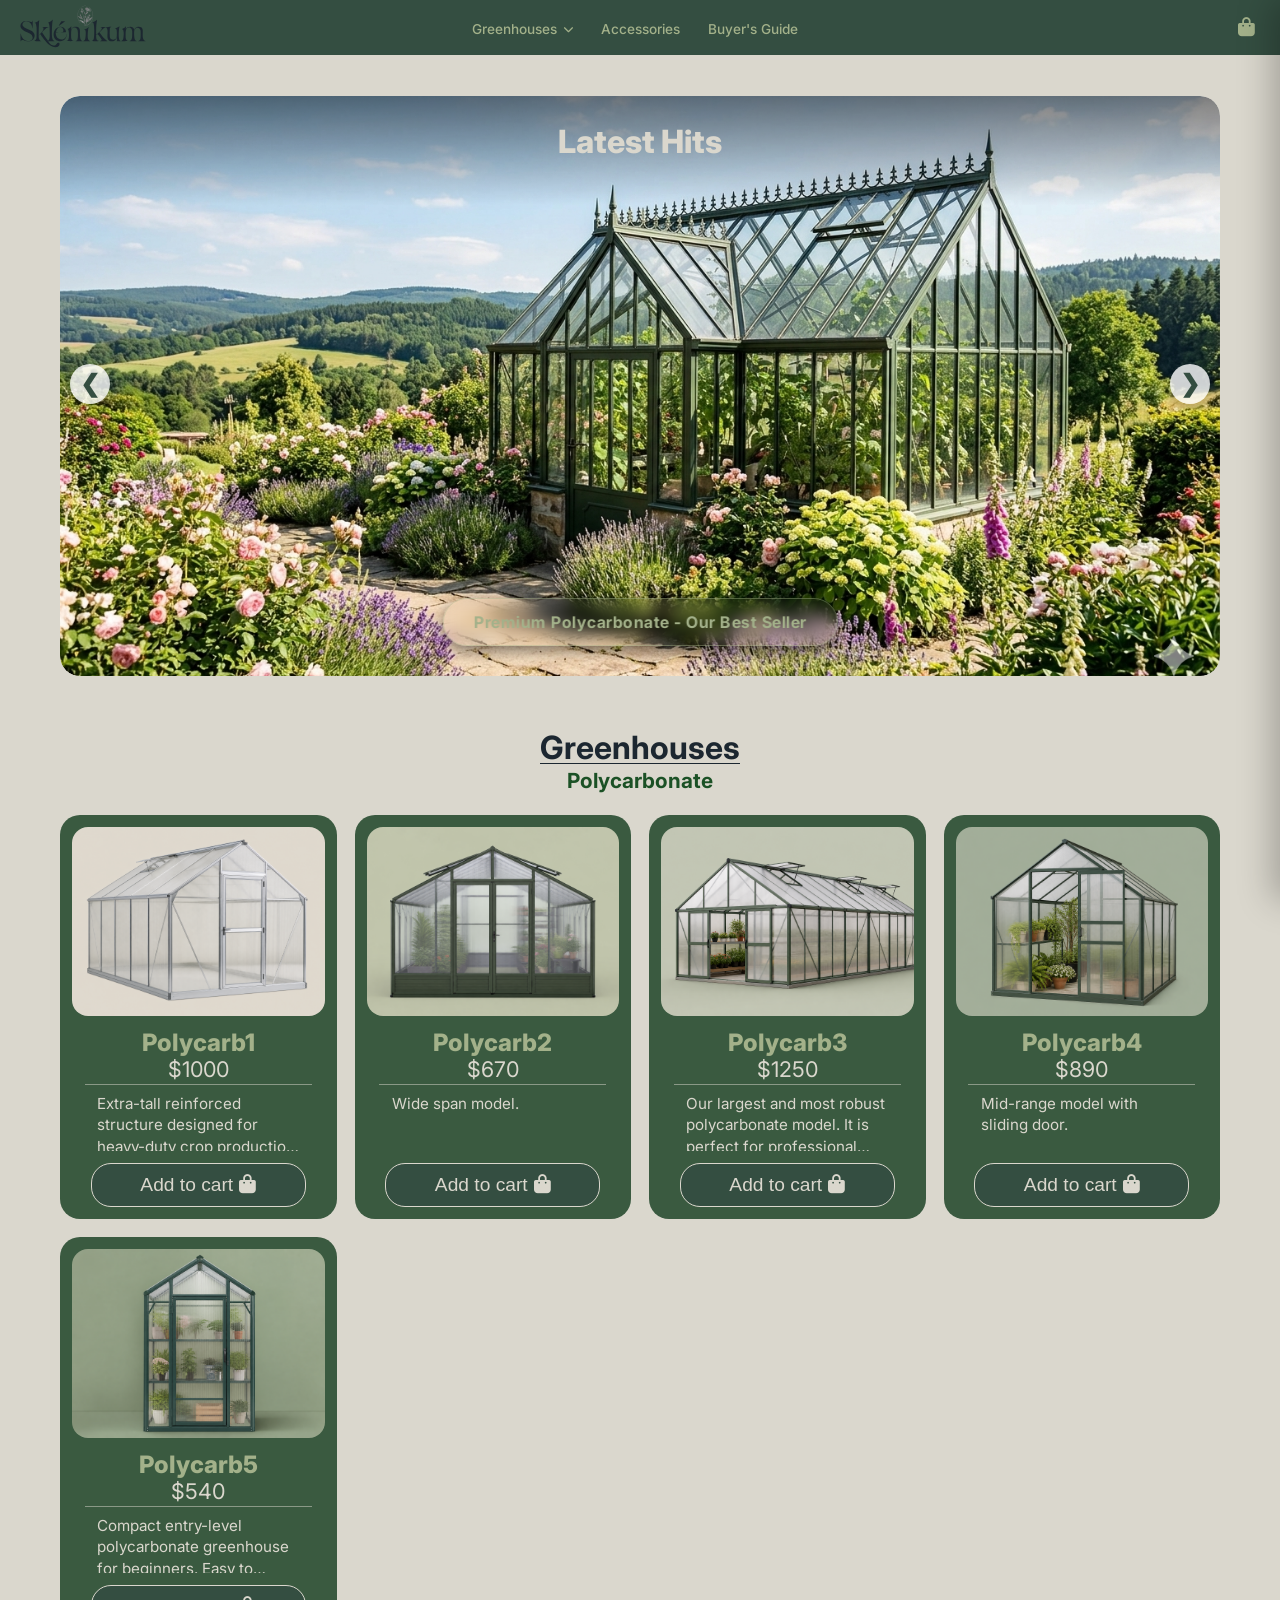
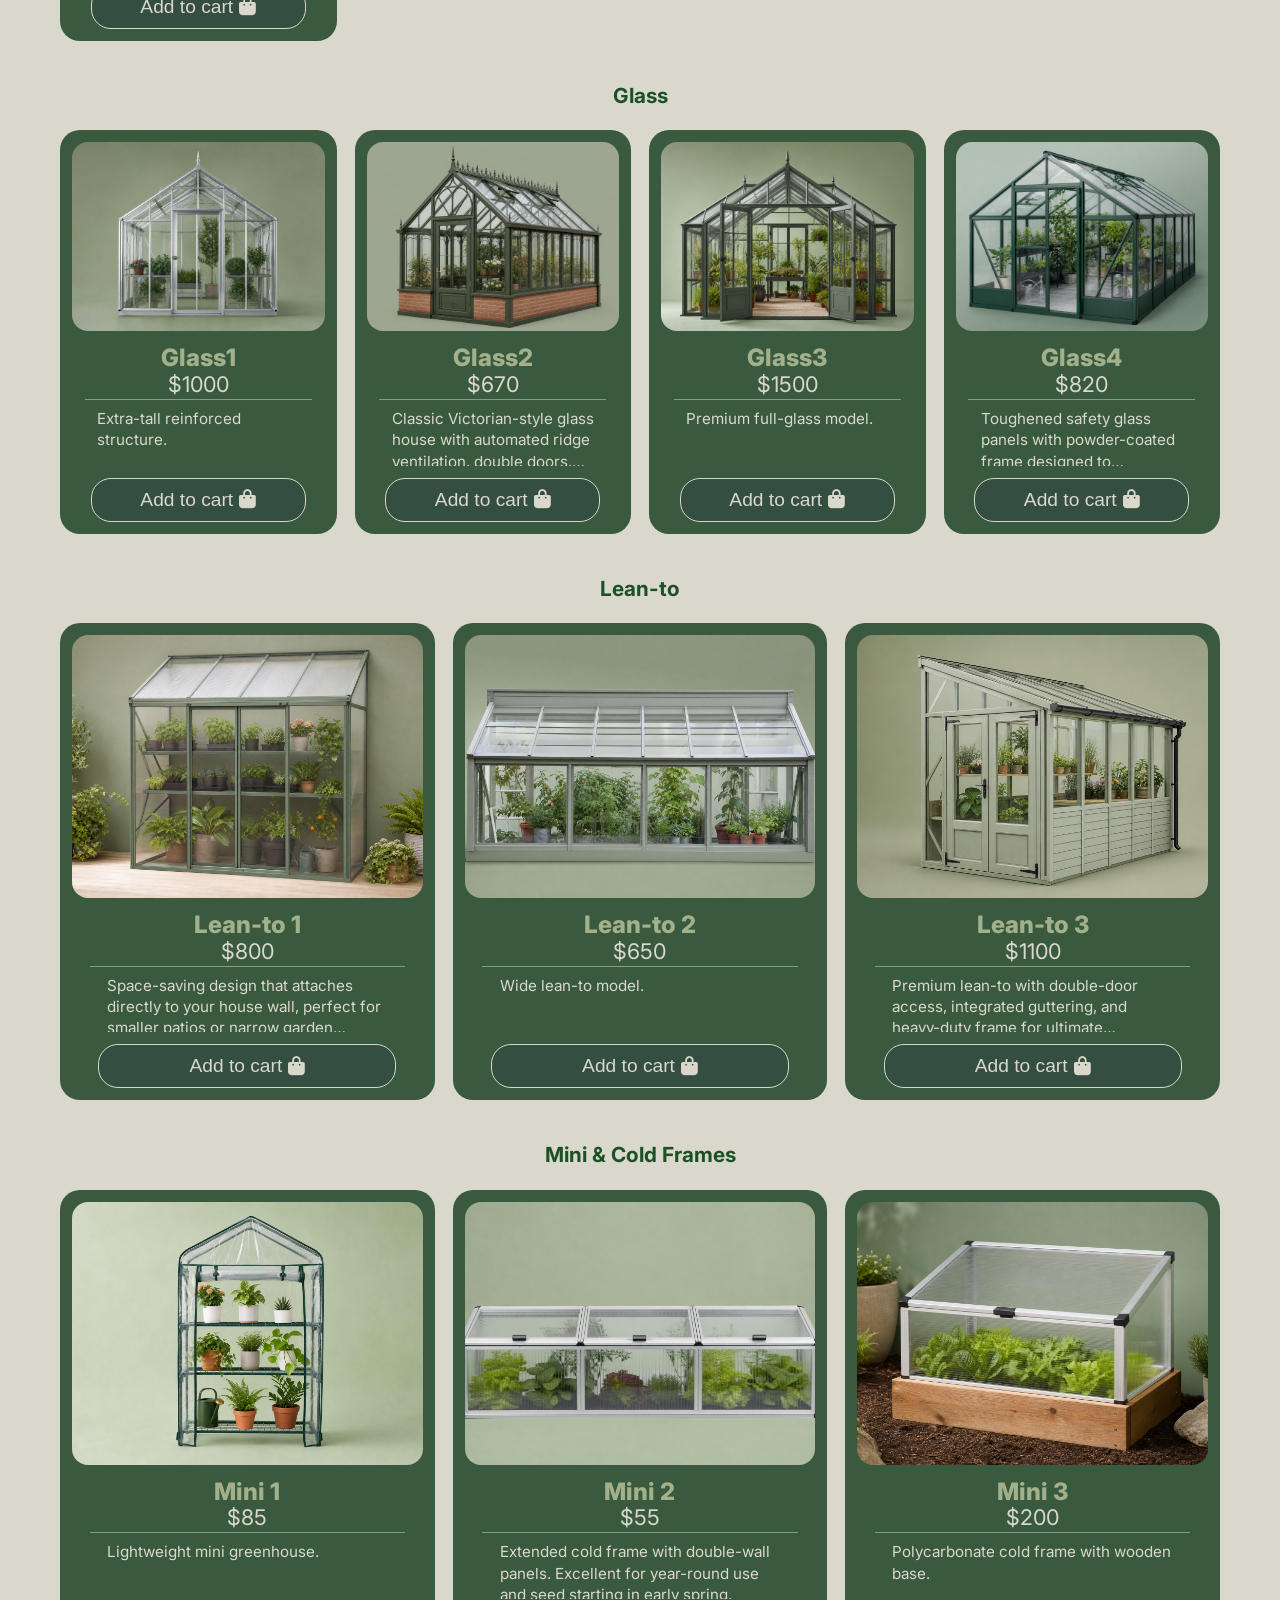
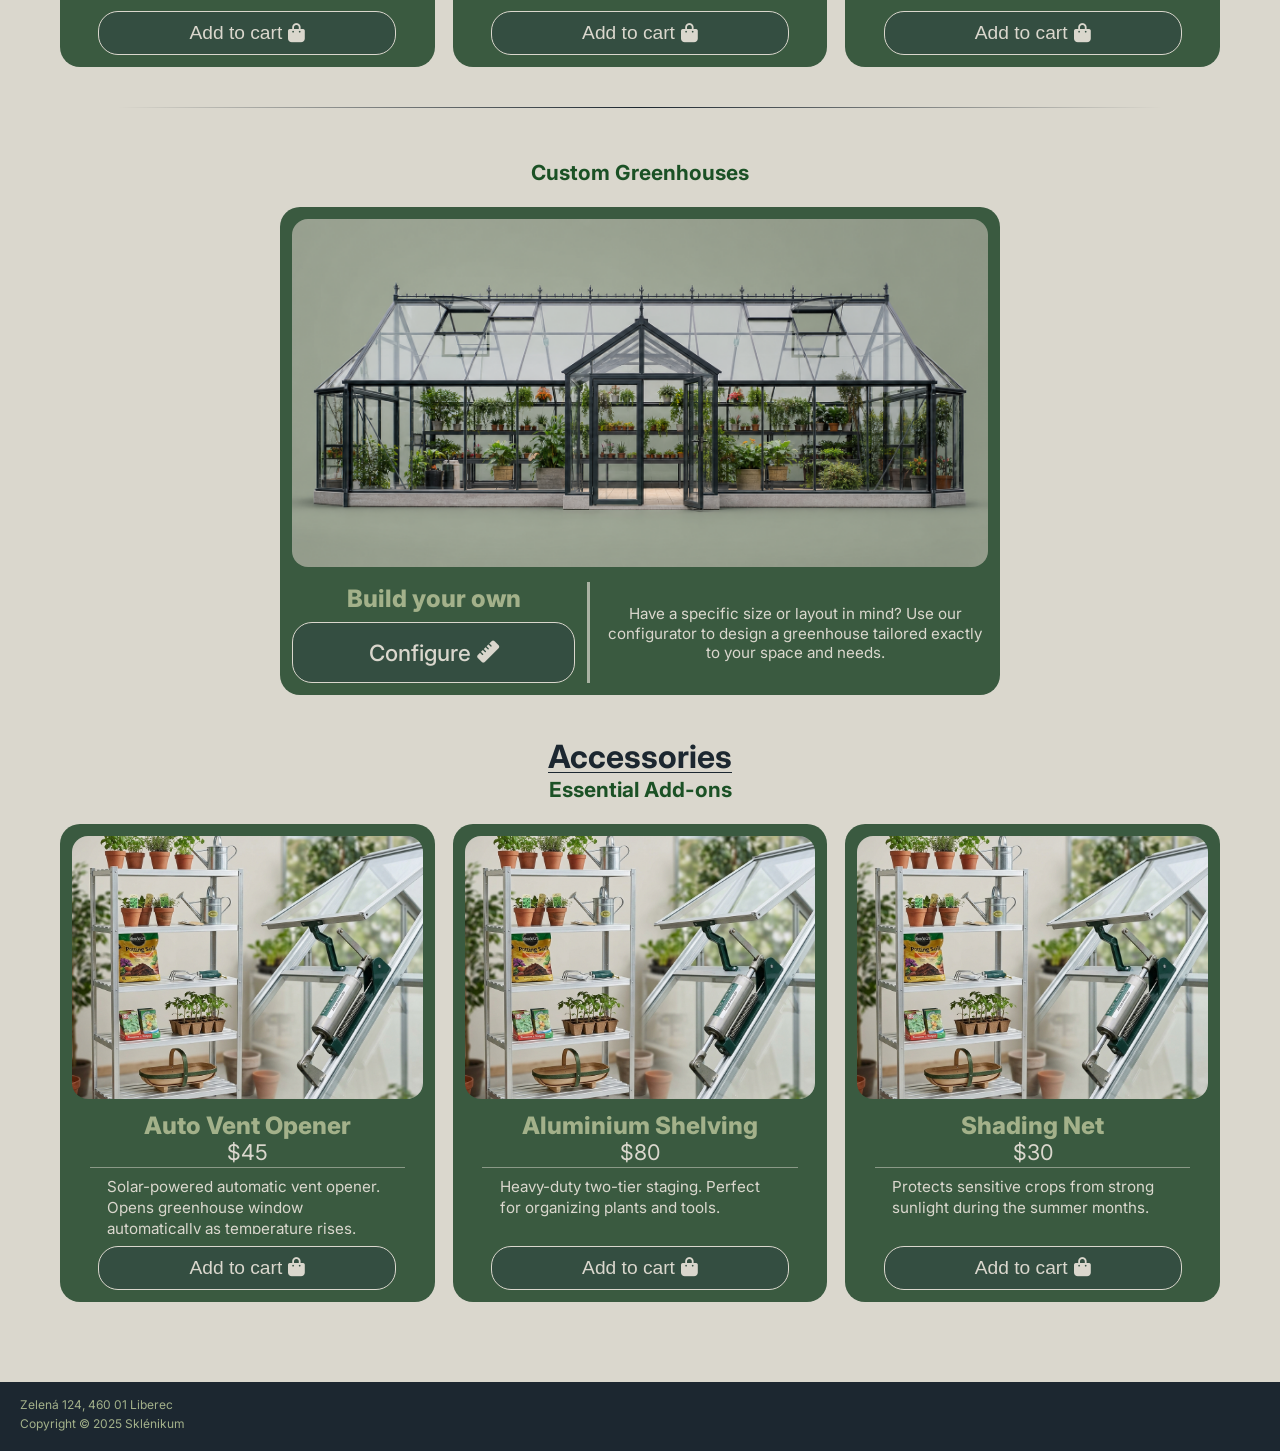
==== commit 29b26125: "v.4" ====
--- a/index.html
+++ b/index.html
@@ -50,7 +50,7 @@
     <hr class="top-bar-divider">
 
     <main class="content">
-        <section class="latest-hits">
+        <section class="latest-hits reveal">
             <div class="slideshow-container">
                 <h2 class="slideshow-title">Latest Hits</h2>
                 <div class="mySlides fade">
@@ -82,13 +82,12 @@
         </section>
 
         <section class="category" id="polycarbonate">
-            <h2 class="category-title" id="greenhouses">Greenhouses</h2>
-            <h3 class="subcategory-title">Polycarbonate</h3>
-            <div class="product-grid">
-                <article class="product-card card-md"><a href="product_greenhouse.html" class="card-link"></a>
-                    <div class="image-placeholder"><img src="images/greenhouses/1.png"
-                            alt="Polycarbonate Greenhouse" class="product-image"
-></div>
+            <h2 class="category-title reveal" id="greenhouses">Greenhouses</h2>
+            <h3 class="subcategory-title reveal">Polycarbonate</h3>
+            <div class="product-grid">
+                <article class="product-card card-md reveal"><a href="product_greenhouse.html" class="card-link"></a>
+                    <div class="image-placeholder"><img src="images/greenhouses/1.png" alt="Polycarbonate Greenhouse"
+                            class="product-image"></div>
                     <h4 class="product-name">Polycarb1</h4>
                     <p class="product-price">$1000</p>
                     <hr class="card-divider">
@@ -96,20 +95,18 @@
                         maximum yield in demanding weather conditions. Features heavy duty profiles.</p><button
                         class="add-to-cart">Add to cart <i class="fa-solid fa-bag-shopping"></i></button>
                 </article>
-                <article class="product-card card-sm"><a href="product_greenhouse.html" class="card-link"></a>
-                    <div class="image-placeholder"><img src="images/greenhouses/2.png"
-                            alt="Polycarbonate Greenhouse" class="product-image"
-></div>
+                <article class="product-card card-sm reveal"><a href="product_greenhouse.html" class="card-link"></a>
+                    <div class="image-placeholder"><img src="images/greenhouses/2.png" alt="Polycarbonate Greenhouse"
+                            class="product-image"></div>
                     <h4 class="product-name">Polycarb2</h4>
                     <p class="product-price">$670</p>
                     <hr class="card-divider">
                     <p class="product-desc">Wide span model.</p><button class="add-to-cart">Add to cart <i
                             class="fa-solid fa-bag-shopping"></i></button>
                 </article>
-                <article class="product-card card-lg"><a href="product_greenhouse.html" class="card-link"></a>
-                    <div class="image-placeholder"><img src="images/greenhouses/3.png"
-                            alt="Polycarbonate Greenhouse" class="product-image"
-></div>
+                <article class="product-card card-lg reveal"><a href="product_greenhouse.html" class="card-link"></a>
+                    <div class="image-placeholder"><img src="images/greenhouses/3.png" alt="Polycarbonate Greenhouse"
+                            class="product-image"></div>
                     <h4 class="product-name">Polycarb3</h4>
                     <p class="product-price">$1250</p>
                     <hr class="card-divider">
@@ -118,20 +115,18 @@
                         control temperature and humidity.</p><button class="add-to-cart">Add to cart <i
                             class="fa-solid fa-bag-shopping"></i></button>
                 </article>
-                <article class="product-card card-sm"><a href="product_greenhouse.html" class="card-link"></a>
-                    <div class="image-placeholder"><img src="images/greenhouses/4.png"
-                            alt="Polycarbonate Greenhouse" class="product-image"
-></div>
+                <article class="product-card card-sm reveal"><a href="product_greenhouse.html" class="card-link"></a>
+                    <div class="image-placeholder"><img src="images/greenhouses/4.png" alt="Polycarbonate Greenhouse"
+                            class="product-image"></div>
                     <h4 class="product-name">Polycarb4</h4>
                     <p class="product-price">$890</p>
                     <hr class="card-divider">
                     <p class="product-desc">Mid-range model with sliding door.</p><button class="add-to-cart">Add to
                         cart <i class="fa-solid fa-bag-shopping"></i></button>
                 </article>
-                <article class="product-card card-md"><a href="product_greenhouse.html" class="card-link"></a>
-                    <div class="image-placeholder"><img src="images/greenhouses/5.png"
-                            alt="Polycarbonate Greenhouse" class="product-image"
-></div>
+                <article class="product-card card-md reveal"><a href="product_greenhouse.html" class="card-link"></a>
+                    <div class="image-placeholder"><img src="images/greenhouses/5.png" alt="Polycarbonate Greenhouse"
+                            class="product-image"></div>
                     <h4 class="product-name">Polycarb5</h4>
                     <p class="product-price">$540</p>
                     <hr class="card-divider">
@@ -144,7 +139,7 @@
 
 
         <section class="category" id="glass">
-            <h3 class="subcategory-title">Glass</h3>
+            <h3 class="subcategory-title reveal">Glass</h3>
 
             <div class="product-grid">
                 <article class="product-card card-lg"><a href="product_greenhouse.html" class="card-link"></a>
@@ -189,7 +184,7 @@
         </section>
 
         <section class="category" id="lean-to">
-            <h3 class="subcategory-title">Lean-to</h3>
+            <h3 class="subcategory-title reveal">Lean-to</h3>
 
             <div class="product-grid">
                 <article class="product-card card-sm"><a href="product_greenhouse.html" class="card-link"></a>
@@ -225,7 +220,7 @@
         </section>
 
         <section class="category" id="mini">
-            <h3 class="subcategory-title">Mini & Cold Frames</h3>
+            <h3 class="subcategory-title reveal">Mini & Cold Frames</h3>
 
             <div class="product-grid">
                 <article class="product-card card-sm"><a href="product_greenhouse.html" class="card-link"></a>
@@ -263,10 +258,10 @@
         <hr class="section-divider">
 
         <section class="category" id="custom">
-            <h3 class="subcategory-title">Custom Greenhouses</h3>
-
-            <div class="product-grid">
-                <article class="product-card custom-card">
+            <h3 class="subcategory-title reveal">Custom Greenhouses</h3>
+
+            <div class="product-grid">
+                <article class="product-card custom-card reveal">
                     <a href="product_custom-greenhouse.html" class="card-link"></a>
                     <div class="image-placeholder large">
                         <img src="images/greenhouses/custom.png" alt="Custom Greenhouse" class="product-image">
@@ -274,8 +269,7 @@
                     <div class="custom-card-bottom">
                         <div class="custom-card-left">
                             <h4 class="product-name large-name">Build your own</h4>
-                            <button class="add-to-cart custom-build">Configure <i
-                                    class="fa-solid fa-hammer"></i></button>
+                            <a href="custom_greenhouse.html" class="add-to-cart custom-build">Configure <i class="fa-solid fa-ruler"></i></a>
                         </div>
                         <div class="custom-divider"></div>
                         <div class="custom-card-right">
@@ -288,8 +282,8 @@
         </section>
 
         <section class="category" id="accessories">
-            <h2 class="category-title">Accessories</h2>
-            <h3 class="subcategory-title">Essential Add-ons</h3>
+            <h2 class="category-title reveal">Accessories</h2>
+            <h3 class="subcategory-title reveal">Essential Add-ons</h3>
 
             <div class="product-grid">
                 <article class="product-card card-sm"><a href="#" class="card-link"></a>
@@ -329,6 +323,27 @@
         <p>Copyright © 2025 Sklénikum</p>
     </footer>
 
+    <script>
+        // Scroll-reveal: fade in + slide up when element enters viewport
+        (function () {
+            const observer = new IntersectionObserver(
+                function (entries) {
+                    entries.forEach(function (entry) {
+                        if (entry.isIntersecting) {
+                            entry.target.classList.add('visible');
+                            // Animate only once — unobserve after reveal
+                            observer.unobserve(entry.target);
+                        }
+                    });
+                },
+                { threshold: 0.12 }
+            );
+
+            document.querySelectorAll('.reveal').forEach(function (el) {
+                observer.observe(el);
+            });
+        })();
+    </script>
     <script src="site.js"></script>
     <script src="cart.js"></script>
     <script>
--- a/styles.css
+++ b/styles.css
@@ -1,1864 +1,2252 @@
-/* Base styles */
-html {
-    scroll-behavior: smooth;
-}
-
-:root {
-    --dust-grey: #dad7cd;
-    --dry-sage: #a3b18a;
-    --fern: #588157;
-    --hunter-green: #3A5A40;
-    --pine-teal: #344e41;
-    --dark-blue: #1C2730;
-    --filler-green: #1B5125;
-}
-
-* {
-    margin: 0;
-    padding: 0;
-    box-sizing: border-box;
-}
-
-body {
-    font-family: 'Inter', sans-serif;
-    background-color: var(--dust-grey);
-    line-height: 1.4;
-    display: flex;
-    flex-direction: column;
-    min-height: 100vh;
-    margin: 0;
-}
-
-
-
-/* ----------------------------------------------------- */
-/* Header */
-/* ----------------------------------------------------- */
-
-
-.top-bar {
-    background-color: var(--pine-teal);
-    color: var(--dry-sage);
-    display: grid;
-    grid-template-columns: 1fr auto 1fr;
-    align-items: center;
-    padding: 0 10px;
-    position: sticky;
-    top: 0;
-    z-index: 1000;
-}
-
-.logo {
-    display: flex;
-    flex-direction: column;
-    align-items: flex-start;
-    position: relative;
-    padding-left: 5px;
-    margin: -20px 0 -25px -10px;
-    justify-self: start;
-}
-
-.site-logo {
-    height: 100px;
-    width: auto;
-    display: block;
-}
-
-.header-actions {
-    justify-self: end;
-    display: flex;
-    align-items: center;
-    padding-right: 15px;
-}
-
-.cart-btn {
-    background: none;
-    border: none;
-    color: var(--dry-sage);
-    font-size: 1.2rem;
-    cursor: pointer;
-    position: relative;
-    display: flex;
-    align-items: center;
-    justify-content: center;
-    transition: color 0.2s ease, transform 0.2s ease;
-}
-
-.cart-btn:hover {
-    color: #fff;
-    transform: scale(1.05);
-}
-
-.cart-count {
-    position: absolute;
-    top: -8px;
-    right: -10px;
-    background-color: var(--fern);
-    color: #fff;
-    font-size: 0.7rem;
-    font-weight: 700;
-    min-width: 18px;
-    height: 18px;
-    border-radius: 9px;
-    display: flex;
-    align-items: center;
-    justify-content: center;
-    padding: 0 4px;
-    border: 2px solid var(--pine-teal);
-}
-
-.cart-count[hidden] {
-    display: none;
-}
-
-/* ----------------------------------------------------- */
-/* Shopping cart panel */
-/* ----------------------------------------------------- */
-
-body.cart-open {
-    overflow: hidden;
-}
-
-.cart-overlay {
-    position: fixed;
-    inset: 0;
-    background: rgba(28, 39, 48, 0.55);
-    z-index: 1100;
-    opacity: 0;
-    pointer-events: none;
-    transition: opacity 0.25s ease;
-}
-
-.cart-overlay.is-open {
-    opacity: 1;
-    pointer-events: auto;
-}
-
-.cart-panel {
-    position: fixed;
-    top: 0;
-    right: 0;
-    width: min(400px, 100%);
-    height: 100vh;
-    background: var(--dust-grey);
-    z-index: 1200;
-    display: flex;
-    flex-direction: column;
-    box-shadow: -8px 0 32px rgba(0, 0, 0, 0.25);
-    transform: translateX(100%);
-    transition: transform 0.3s ease;
-}
-
-.cart-panel.is-open {
-    transform: translateX(0);
-}
-
-.cart-header {
-    display: flex;
-    align-items: center;
-    justify-content: space-between;
-    padding: 20px 20px 16px;
-    background: var(--pine-teal);
-    color: var(--dry-sage);
-}
-
-.cart-title {
-    font-size: 1.25rem;
-    font-weight: 700;
-    margin: 0;
-}
-
-.cart-close {
-    background: none;
-    border: none;
-    color: var(--dry-sage);
-    font-size: 1.25rem;
-    cursor: pointer;
-    padding: 6px;
-    border-radius: 8px;
-    transition: background 0.2s, color 0.2s;
-}
-
-.cart-close:hover {
-    background: rgba(255, 255, 255, 0.12);
-    color: #fff;
-}
-
-.cart-body {
-    flex: 1;
-    overflow-y: auto;
-    padding: 16px;
-}
-
-.cart-empty {
-    text-align: center;
-    color: var(--pine-teal);
-    font-size: 0.95rem;
-    padding: 40px 16px;
-    margin: 0;
-}
-
-.cart-empty[hidden] {
-    display: none;
-}
-
-.cart-items {
-    list-style: none;
-    margin: 0;
-    padding: 0;
-    display: flex;
-    flex-direction: column;
-    gap: 12px;
-}
-
-.cart-item {
-    display: grid;
-    grid-template-columns: 72px 1fr auto;
-    gap: 12px;
-    align-items: start;
-    background: #fff;
-    border-radius: 14px;
-    padding: 10px;
-    box-shadow: 0 2px 8px rgba(0, 0, 0, 0.08);
-}
-
-.cart-item-image {
-    width: 72px;
-    height: 72px;
-    object-fit: cover;
-    border-radius: 10px;
-    background: var(--dust-grey);
-}
-
-.cart-item-details {
-    display: flex;
-    flex-direction: column;
-    gap: 4px;
-    min-width: 0;
-}
-
-.cart-item-name {
-    font-weight: 700;
-    font-size: 0.9rem;
-    color: var(--dark-blue);
-    line-height: 1.2;
-}
-
-.cart-item-price {
-    font-size: 0.85rem;
-    color: var(--fern);
-    font-weight: 600;
-}
-
-.cart-item-qty {
-    display: flex;
-    align-items: center;
-    gap: 8px;
-    margin-top: 4px;
-}
-
-.qty-btn {
-    width: 28px;
-    height: 28px;
-    border: 1px solid var(--dry-sage);
-    background: var(--dust-grey);
-    color: var(--pine-teal);
-    border-radius: 8px;
-    font-size: 1rem;
-    font-weight: 600;
-    cursor: pointer;
-    display: flex;
-    align-items: center;
-    justify-content: center;
-    transition: background 0.15s, color 0.15s;
-}
-
-.qty-btn:hover {
-    background: var(--fern);
-    color: #fff;
-    border-color: var(--fern);
-}
-
-.qty-value {
-    font-weight: 700;
-    min-width: 1.25rem;
-    text-align: center;
-    color: var(--dark-blue);
-}
-
-.cart-item-remove {
-    background: none;
-    border: none;
-    color: var(--pine-teal);
-    cursor: pointer;
-    padding: 6px;
-    opacity: 0.7;
-    transition: opacity 0.15s, color 0.15s;
-}
-
-.cart-item-remove:hover {
-    opacity: 1;
-    color: #c0392b;
-}
-
-.cart-footer {
-    padding: 16px 20px 24px;
-    border-top: 1px solid rgba(52, 78, 65, 0.2);
-    background: #fff;
-    display: flex;
-    flex-direction: column;
-    gap: 10px;
-}
-
-.cart-footer[hidden] {
-    display: none;
-}
-
-.cart-subtotal-row {
-    display: flex;
-    justify-content: space-between;
-    font-size: 1.1rem;
-    font-weight: 700;
-    color: var(--dark-blue);
-}
-
-.cart-checkout-btn {
-    background: var(--fern);
-    color: #fff;
-    border: none;
-    padding: 14px 20px;
-    border-radius: 12px;
-    font-size: 1rem;
-    font-weight: 600;
-    cursor: pointer;
-    transition: background 0.2s, transform 0.15s;
-}
-
-.cart-checkout-btn:hover {
-    background: var(--hunter-green);
-    transform: translateY(-1px);
-}
-
-.cart-clear-btn {
-    background: none;
-    border: none;
-    color: var(--pine-teal);
-    font-size: 0.85rem;
-    cursor: pointer;
-    text-decoration: underline;
-    padding: 4px;
-}
-
-.cart-clear-btn:hover {
-    color: var(--dark-blue);
-}
-
-.add-to-cart.added {
-    background: var(--fern);
-    border-color: var(--fern);
-    color: #fff;
-}
-
-.card-qty-control {
-    display: flex;
-    align-items: center;
-    justify-content: center;
-    gap: 14px;
-    width: 85%;
-    margin: auto auto 0 auto;
-    padding: 0;
-    background: none;
-    border: none;
-    position: relative;
-    z-index: 2;
-}
-
-.card-qty-btn {
-    flex-shrink: 0;
-    border: none;
-    background: none;
-    color: var(--dry-sage);
-    font-size: 1.5rem;
-    font-weight: 600;
-    line-height: 1;
-    cursor: pointer;
-    padding: 2px 6px;
-    transition: color 0.15s, transform 0.1s;
-    font-family: inherit;
-}
-
-.card-qty-btn:hover {
-    color: #fff;
-}
-
-.card-qty-btn:active {
-    transform: scale(0.92);
-}
-
-.card-qty-value {
-    font-weight: 700;
-    font-size: 1.15rem;
-    min-width: 1.5rem;
-    text-align: center;
-    color: var(--dust-grey);
-}
-
-/* Cart confirmation modals */
-.cart-modal {
-    position: fixed;
-    inset: 0;
-    z-index: 1300;
-    display: flex;
-    align-items: center;
-    justify-content: center;
-    padding: 20px;
-}
-
-.cart-modal[hidden] {
-    display: none;
-}
-
-.cart-modal-backdrop {
-    position: absolute;
-    inset: 0;
-    background: rgba(28, 39, 48, 0.6);
-}
-
-.cart-modal-box {
-    position: relative;
-    width: min(400px, 100%);
-    background: #fff;
-    border-radius: 20px;
-    padding: 24px;
-    box-shadow: 0 16px 48px rgba(0, 0, 0, 0.25);
-    animation: modal-in 0.25s ease;
-}
-
-@keyframes modal-in {
-    from {
-        opacity: 0;
-        transform: scale(0.95) translateY(8px);
-    }
-
-    to {
-        opacity: 1;
-        transform: scale(1) translateY(0);
-    }
-}
-
-.cart-modal-title {
-    font-size: 1.2rem;
-    font-weight: 700;
-    color: var(--dark-blue);
-    margin: 0 0 10px;
-}
-
-.cart-modal-text {
-    font-size: 0.95rem;
-    color: var(--pine-teal);
-    line-height: 1.5;
-    margin: 0 0 20px;
-}
-
-.cart-modal-actions {
-    display: flex;
-    gap: 10px;
-    justify-content: flex-end;
-}
-
-.cart-modal-actions-stack {
-    flex-direction: column;
-}
-
-.cart-modal-btn {
-    border: none;
-    border-radius: 12px;
-    padding: 12px 18px;
-    font-size: 0.95rem;
-    font-weight: 600;
-    cursor: pointer;
-    transition: background 0.2s, color 0.2s, transform 0.15s;
-    font-family: inherit;
-}
-
-.cart-modal-actions-stack .cart-modal-btn {
-    width: 100%;
-    text-align: center;
-}
-
-.cart-modal-btn-primary {
-    background: var(--fern);
-    color: #fff;
-}
-
-.cart-modal-btn-primary:hover {
-    background: var(--hunter-green);
-}
-
-.cart-modal-btn-secondary {
-    background: var(--dust-grey);
-    color: var(--pine-teal);
-}
-
-.cart-modal-btn-secondary:hover {
-    background: #ccc9c0;
-}
-
-.cart-modal-btn-danger {
-    background: #c0392b;
-    color: #fff;
-}
-
-.cart-modal-btn-danger:hover {
-    background: #a93226;
-}
-
-body.modal-open {
-    overflow: hidden;
-}
-
-.top-bar-divider {
-    border: none;
-    border-top: 1px solid var(--dust-grey);
-    margin-left: auto;
-    margin-right: auto;
-}
-
-/* ----------------------------------------------------- */
-/* Top Navigation — Dropdown */
-/* ----------------------------------------------------- */
-
-
-.top-nav {
-    display: flex;
-    align-items: center;
-    margin-bottom: -5px;
-    margin-right: 10px;
-}
-
-.nav-list {
-    list-style: none;
-    display: flex;
-    gap: 4px;
-    margin: 0;
-    padding: 0;
-    align-items: center;
-}
-
-.nav-item {
-    position: relative;
-}
-
-.nav-link {
-    display: flex;
-    align-items: center;
-    gap: 6px;
-    color: var(--dry-sage);
-    text-decoration: none;
-    font-size: 0.85rem;
-    font-weight: 500;
-    padding: 6px 12px;
-    border-radius: 8px;
-    transition: background 0.2s, color 0.2s;
-    white-space: nowrap;
-}
-
-.nav-link:hover {
-    background: rgba(255, 255, 255, 0.12);
-    color: #fff;
-}
-
-.nav-link-active,
-.nav-link.nav-link-active {
-    background: rgba(255, 255, 255, 0.15);
-    color: #fff;
-}
-
-.nav-arrow {
-    font-size: 0.65rem;
-    transition: transform 0.25s ease;
-}
-
-@media (hover: hover) {
-    .nav-item.has-dropdown:hover .nav-arrow {
-        transform: rotate(180deg);
-    }
-}
-.nav-item.has-dropdown.active .nav-arrow {
-    transform: rotate(180deg);
-}
-
-/* Dropdown panel */
-.nav-dropdown {
-    list-style: none;
-    margin: 0;
-    padding: 8px 0;
-    position: absolute;
-    top: calc(100% + 6px);
-    right: 0;
-    min-width: 220px;
-    background: var(--pine-teal);
-    border-radius: 12px;
-    box-shadow: 0 8px 24px rgba(0, 0, 0, 0.35);
-    opacity: 0;
-    pointer-events: none;
-    transform: translateY(-6px);
-    transition: opacity 0.22s ease, transform 0.22s ease;
-    z-index: 100;
-}
-
-/* Invisible bridge to keep dropdown open when moving mouse */
-.nav-dropdown::before {
-    content: '';
-    position: absolute;
-    top: -15px;
-    left: 0;
-    right: 0;
-    height: 15px;
-    background: transparent;
-}
-
-@media (hover: hover) {
-    .nav-item.has-dropdown:hover .nav-dropdown {
-        opacity: 1;
-        pointer-events: auto;
-        transform: translateY(0);
-    }
-}
-.nav-item.has-dropdown.active .nav-dropdown {
-    opacity: 1;
-    pointer-events: auto;
-    transform: translateY(0);
-}
-
-.nav-dropdown li a {
-    display: block;
-    padding: 9px 18px;
-    color: var(--dry-sage);
-    text-decoration: none;
-    font-size: 0.88rem;
-    transition: background 0.15s, color 0.15s;
-}
-
-.nav-dropdown li a:hover {
-    background: rgba(255, 255, 255, 0.1);
-    color: #fff;
-}
-
-
-/* ----------------------------------------------------- */
-/* Main Content */
-/* ----------------------------------------------------- */
-
-.content {
-    padding: 30px 10px;
-    flex: 1;
-}
-
-/* ----------------------------------------------------- */
-/* Latest Hits Slideshow */
-/* ----------------------------------------------------- */
-
-.latest-hits {
-    margin-bottom: 50px;
-    position: relative;
-    overflow: hidden;
-    border-radius: 20px;
-    padding: 0;
-}
-
-.slideshow-title {
-    position: absolute;
-    top: 0;
-    left: 0;
-    right: 0;
-    z-index: 2;
-    text-align: center;
-    color: var(--dust-grey);
-    font-size: 2rem;
-    font-weight: 800;
-    padding: 24px 20px 40px;
-    margin: 0;
-    background: linear-gradient(to bottom, rgba(0, 0, 0, 0.5) 0%, transparent 100%);
-    pointer-events: none;
-}
-
-.slideshow-container {
-    max-width: 100%;
-    aspect-ratio: 16 / 8;
-    position: relative;
-    margin: auto;
-    overflow: hidden;
-    border-radius: 20px;
-}
-
-.mySlides {
-    display: none;
-    height: 100%;
-    align-items: center;
-    justify-content: center;
-    padding: 0;
-}
-
-.mySlides img {
-    height: 100%;
-    width: 100%;
-    object-fit: cover;
-    opacity: 1;
-}
-
-.slide-caption {
-    position: absolute;
-    bottom: 30px;
-    left: 50%;
-    transform: translateX(-50%);
-    color: var(--dry-sage);
-    padding: 12px 30px;
-    border-radius: 40px;
-    font-weight: 700;
-    backdrop-filter: blur(8px);
-    border: 1px solid rgba(163, 177, 138, 0.4);
-    box-shadow: 0 5px 15px rgba(0, 0, 0, 0.5);
-    white-space: nowrap;
-    letter-spacing: 0.5px;
-}
-
-.prev-slide,
-.next-slide {
-    cursor: pointer;
-    position: absolute;
-    top: 50%;
-    width: auto;
-    margin-top: -22px;
-    padding: 20px;
-    color: var(--pine-teal);
-    font-weight: bold;
-    font-size: 24px;
-    transition: 0.3s ease;
-    border-radius: 50%;
-    user-select: none;
-    z-index: 2;
-    display: flex;
-    align-items: center;
-    justify-content: center;
-    width: 2rem;
-    height: 2rem;
-    background: rgba(255, 255, 255, 0.8);
-    box-shadow: 0 4px 12px rgba(0, 0, 0, 0.2);
-    margin-left: 10px;
-    margin-right: 10px;
-}
-
-.prev-slide {
-    left: 0;
-}
-
-.next-slide {
-    right: 0;
-}
-
-.prev-slide:hover,
-.next-slide:hover {
-    background-color: rgba(218, 215, 205, 0.8);
-    color: var(--dark-blue);
-}
-
-.fade {
-    animation-name: fade;
-    animation-duration: 1s;
-}
-
-@keyframes fade {
-    from {
-        opacity: 0.4
-    }
-
-    to {
-        opacity: 1
-    }
-}
-
-/* Mobile adjustments for slideshow */
-@media (max-width: 768px) {
-    .latest-hits {
-        padding: 15px;
-        margin-bottom: 30px;
-    }
-
-    .slideshow-title {
-        font-size: 1.6rem;
-        margin-bottom: 15px;
-    }
-
-    .slideshow-container {
-        height: 280px;
-    }
-
-    .slide-caption {
-        font-size: 0.85rem;
-        padding: 8px 20px;
-        bottom: 15px;
-        white-space: normal;
-        text-align: center;
-        width: 80%;
-    }
-
-    .prev-slide,
-    .next-slide {
-        padding: 12px;
-        font-size: 18px;
-        background: rgba(218, 215, 205, 0.5);
-    }
-}
-
-.section-divider {
-    border: none;
-    height: 1px;
-    background: linear-gradient(to right, transparent, var(--dark-blue), transparent);
-    margin: 40px auto 50px auto;
-    width: 90%;
-    position: relative;
-    overflow: visible;
-}
-
-
-.category {
-    margin-bottom: 40px;
-}
-
-.category-title {
-    text-align: center;
-    color: var(--dark-blue);
-    font-size: 2rem;
-    font-weight: 700;
-    margin-bottom: -5px;
-    text-decoration: underline 1px solid var(--dark-blue);
-    text-underline-offset: 4px;
-}
-
-.subcategory-title {
-    text-align: center;
-    color: var(--filler-green);
-    font-size: 1.3rem;
-    font-weight: 700;
-    margin-bottom: 20px;
-}
-
-
-/*-----------------------------------------------------*/
-/* Product Grid */
-/*-----------------------------------------------------*/
-
-
-.product-grid {
-    display: grid;
-    grid-template-columns: repeat(2, minmax(0, 1fr));
-    gap: 12px;
-    margin-bottom: 15px;
-    width: 100%;
-    justify-items: center;
-}
-
-@media (min-width: 520px) {
-    .product-grid {
-        grid-template-columns: repeat(auto-fit, minmax(240px, 1fr));
-        gap: 15px;
-        justify-items: center;
-    }
-}
-
-@media (min-width: 900px) {
-    .product-grid {
-        grid-template-columns: repeat(auto-fit, minmax(260px, 1fr));
-        gap: 18px;
-    }
-}
-
-.row-break {
-    display: none;
-}
-
-.product-card {
-    background-color: var(--hunter-green);
-    border-radius: 20px;
-    padding: 12px;
-    display: flex;
-    flex-direction: column;
-    width: 100%;
-    min-width: 0;
-    justify-self: center;
-    transition: transform 0.3s ease, box-shadow 0.3s ease;
-    position: relative;
-}
-
-@media (min-width: 520px) {
-    .product-card {
-        width: min(100%, 520px);
-    }
-}
-
-@media (min-width: 1200px) {
-    .product-card {
-        width: min(100%, 580px);
-    }
-}
-
-.card-sm,
-.card-md,
-.card-lg {
-    width: 100%;
-}
-
-.card-link {
-    position: absolute;
-    top: 0;
-    left: 0;
-    width: 100%;
-    height: 100%;
-    z-index: 1;
-}
-
-.product-card:hover {
-    transform: translateY(-8px);
-    box-shadow: 0 12px 24px rgba(0, 0, 0, 0.3);
-}
-
-.image-placeholder {
-    background-color: var(--dust-grey);
-    border-radius: 16px;
-    aspect-ratio: 1 / 0.85;
-    margin-bottom: 10px;
-    overflow: hidden;
-    display: flex;
-    align-items: center;
-    justify-content: center;
-    object-fit: cover;
-}
-
-
-
-.image-placeholder.large {
-    aspect-ratio: 2 / 1;
-}
-
-.product-image {
-    width: 100%;
-    height: 100%;
-    object-fit: contain;
-    display: block;
-}
-
-.product-name {
-    font-size: 1.6rem;
-    font-weight: 800;
-    text-align: center;
-    color: var(--dry-sage);
-    margin-bottom: -6px;
-}
-
-.product-price {
-    text-align: center;
-    color: var(--dust-grey);
-    font-size: 1.5rem;
-    font-weight: 400;
-}
-
-.card-divider {
-    border: none;
-    border-top: 1px solid var(--dust-grey);
-    margin-bottom: 8px;
-    width: 90%;
-    margin-left: auto;
-    margin-right: auto;
-    opacity: 0.5;
-}
-
-.product-desc {
-    font-size: 0.9rem;
-    margin-bottom: 12px;
-    flex: 0 1 auto;
-    color: var(--dust-grey);
-    padding: 0 45px;
-    max-height: 3.8em;
-    overflow: hidden;
-    display: -webkit-box;
-    -webkit-line-clamp: 3;
-    -webkit-box-orient: vertical;
-}
-
-.add-to-cart {
-    background: var(--pine-teal);
-    border: 1px solid var(--dust-grey);
-    color: var(--dust-grey);
-    padding: 5px 10px;
-    border-radius: 20px;
-    font-size: 1rem;
-    font-weight: 500;
-    cursor: pointer;
-    display: flex;
-    align-items: center;
-    justify-content: center;
-    gap: 6px;
-    width: 85%;
-    margin: auto auto 0 auto;
-    transition: all 0.2s;
-    white-space: nowrap;
-    position: relative;
-    z-index: 2;
-}
-
-.add-to-cart:hover,
-.custom-build:hover {
-    background-color: rgba(255, 255, 255, 0.1);
-    color: #ffffff;
-    border-color: #ffffff;
-}
-
-
-
-/* Custom Card Layout */
-.custom-card {
-    padding: 12px;
-    grid-column: 1 / -1;
-    max-width: 720px;
-    width: 100%;
-    justify-self: center;
-}
-
-.custom-card-bottom {
-    display: flex;
-    align-items: stretch;
-    gap: 12px;
-    padding-top: 5px;
-    flex: 1;
-}
-
-.custom-card-left {
-    flex: 1.1;
-    display: flex;
-    flex-direction: column;
-    align-items: center;
-}
-
-.large-name {
-    margin-bottom: 6px;
-    /* Inherits font size from product-name */
-}
-
-.custom-build {
-    /* Most styles inherited from .add-to-cart */
-    width: 100%;
-    margin-top: auto;
-    padding: 8px 12px;
-    font-size: 1.1rem;
-}
-
-.custom-divider {
-    width: 3px;
-    align-self: stretch;
-    background-color: var(--dust-grey);
-    opacity: 0.7;
-}
-
-.custom-card-right {
-    flex: 1.5;
-    display: flex;
-    align-items: center;
-}
-
-.product-desc-custom {
-    text-align: center;
-    padding: 0;
-    margin-bottom: 0;
-    line-height: 1.3;
-}
-
-/* Footer */
-.site-footer {
-    background-color: var(--dark-blue);
-    color: var(--dry-sage);
-    padding: 15px 20px;
-    font-size: 0.75rem;
-    margin-top: auto;
-}
-
-.site-footer p {
-    margin-bottom: 3px;
-}
-
-/* Responsive Layout */
-@media (min-width: 768px) {
-    body {
-        display: grid;
-        grid-template-columns: 1fr;
-        grid-template-rows: auto auto 1fr auto;
-        grid-template-areas:
-            "header"
-            "divider"
-            "content"
-            "footer";
-        max-width: 1680px;
-        margin: 0 auto;
-        box-shadow: 0 0 50px rgba(0, 0, 0, 0.3);
-    }
-
-    .top-bar {
-        grid-area: header;
-    }
-
-    .top-bar-divider {
-        grid-area: divider;
-        width: 100%;
-        margin: 0;
-    }
-
-
-    .content {
-        grid-area: content;
-        padding: 40px 60px;
-    }
-
-    .content.product-page {
-        padding: 48px 72px 64px;
-    }
-
-    .site-footer {
-        grid-area: footer;
-    }
-
-    .add-to-cart {
-        padding: 10px 20px;
-        font-size: 1.2rem;
-    }
-
-    .custom-build {
-        padding: 14px 24px;
-        font-size: 1.4rem;
-    }
-
-    .product-name {
-        font-size: 1.5rem;
-    }
-
-    .product-price {
-        font-size: 1.35rem;
-    }
-
-    .product-desc {
-        font-size: 0.95rem;
-    }
-}
-
-/* Compact product cards on narrow viewports */
-@media (max-width: 519px) {
-    .product-card,
-    .card-sm,
-    .card-md,
-    .card-lg {
-        max-width: none;
-        justify-self: stretch;
-        padding: 10px;
-        border-radius: 16px;
-    }
-
-    .product-name {
-        font-size: 1.05rem;
-    }
-
-    .product-price {
-        font-size: 1.1rem;
-    }
-
-    .product-desc {
-        font-size: 0.75rem;
-        padding: 0 6px;
-        max-height: 3.2em;
-    }
-
-    .image-placeholder {
-        aspect-ratio: 1 / 0.72;
-        border-radius: 12px;
-        margin-bottom: 8px;
-    }
-
-    .add-to-cart {
-        width: 100%;
-        font-size: 0.85rem;
-        padding: 6px 8px;
-    }
-
-    .card-qty-control {
-        width: 100%;
-        gap: 10px;
-    }
-
-    .card-qty-btn {
-        font-size: 1.35rem;
-    }
-}
-
-/* Mobile responsive styles for header */
-@media (max-width: 767px) {
-    .top-bar {
-        display: grid;
-        grid-template-columns: 1fr auto;
-        grid-template-rows: auto auto;
-        grid-template-areas:
-            "logo cart"
-            "nav nav";
-        padding: 10px 15px;
-        gap: 8px 0;
-    }
-
-    .logo {
-        grid-area: logo;
-        justify-self: start;
-    }
-
-    .header-actions {
-        grid-area: cart;
-        justify-self: end;
-    }
-
-    .top-nav {
-        grid-area: nav;
-        justify-self: center;
-        margin: 5px 0 5px 0;
-        width: 100%;
-        display: flex;
-        justify-content: center;
-    }
-
-    .nav-list {
-        display: flex;
-        justify-content: space-around;
-        gap: 5px;
-        width: 100%;
-        padding: 0;
-    }
-
-    .nav-link {
-        font-size: 0.9rem;
-        padding: 6px 10px;
-    }
-
-    .nav-item {
-        position: static;
-    }
-
-    .nav-dropdown {
-        left: 15px;
-        right: 15px;
-        transform: translateY(-6px);
-        width: calc(100% - 30px);
-        min-width: 0;
-    }
-
-    .nav-item.has-dropdown.active .nav-dropdown {
-        transform: translateY(0);
-    }
-}
-
-/* ----------------------------------------------------- */
-/* Buyer's guide page */
-/* ----------------------------------------------------- */
-
-.guide-page {
-    max-width: 900px;
-    margin: 0 auto;
-}
-
-.guide-hero {
-    text-align: center;
-    margin-bottom: 48px;
-}
-
-.guide-hero-title {
-    font-size: 2.2rem;
-    font-weight: 800;
-    color: var(--dark-blue);
-    margin-bottom: 12px;
-    text-decoration: underline 1px solid var(--dark-blue);
-    text-underline-offset: 6px;
-}
-
-.guide-hero-lead {
-    font-size: 1.1rem;
-    color: var(--pine-teal);
-    line-height: 1.6;
-    max-width: 560px;
-    margin: 0 auto;
-}
-
-.guide-section {
-    margin-bottom: 40px;
-}
-
-.guide-section-title {
-    font-size: 1.35rem;
-    font-weight: 700;
-    color: var(--filler-green);
-    margin-bottom: 20px;
-    text-align: center;
-}
-
-.guide-text {
-    color: var(--pine-teal);
-    line-height: 1.6;
-    margin-bottom: 16px;
-    text-align: center;
-}
-
-.guide-list {
-    list-style: none;
-    padding: 0;
-    display: flex;
-    flex-direction: column;
-    gap: 14px;
-}
-
-.guide-list li {
-    background: #fff;
-    border-radius: 14px;
-    padding: 16px 20px;
-    color: var(--pine-teal);
-    line-height: 1.5;
-    box-shadow: 0 2px 10px rgba(0, 0, 0, 0.06);
-}
-
-.guide-list strong {
-    color: var(--dark-blue);
-}
-
-.guide-cards {
-    display: grid;
-    grid-template-columns: repeat(auto-fit, minmax(240px, 1fr));
-    gap: 16px;
-}
-
-.guide-card {
-    background: var(--hunter-green);
-    border-radius: 20px;
-    padding: 20px;
-    color: var(--dust-grey);
-    display: flex;
-    flex-direction: column;
-}
-
-.guide-card h3 {
-    font-size: 1.2rem;
-    color: var(--dry-sage);
-    margin-bottom: 10px;
-}
-
-.guide-card p {
-    font-size: 0.9rem;
-    line-height: 1.5;
-    flex: 1;
-    margin-bottom: 14px;
-}
-
-.guide-link {
-    color: var(--dust-grey);
-    text-decoration: none;
-    font-weight: 600;
-    font-size: 0.9rem;
-    display: inline-flex;
-    align-items: center;
-    gap: 6px;
-    transition: color 0.2s;
-}
-
-.guide-link:hover {
-    color: #fff;
-}
-
-.guide-cta-btn {
-    display: block;
-    width: fit-content;
-    margin: 0 auto;
-    background: var(--fern);
-    color: #fff;
-    text-decoration: none;
-    padding: 14px 28px;
-    border-radius: 20px;
-    font-weight: 600;
-    transition: background 0.2s, transform 0.15s;
-}
-
-.guide-cta-btn:hover {
-    background: var(--hunter-green);
-    transform: translateY(-2px);
-}
-
-.guide-cta-btn-secondary {
-    background: var(--pine-teal);
-}
-
-.guide-cta-btn-secondary:hover {
-    background: var(--hunter-green);
-}
-
-.guide-section-custom {
-    text-align: center;
-}
-
-/* ----------------------------------------------------- */
-/* Product detail page (e-shop) */
-/* ----------------------------------------------------- */
-
-.product-page {
-    max-width: min(1680px, 100%);
-    margin: 0 auto;
-    width: 100%;
-}
-
-.product-breadcrumb {
-    display: flex;
-    flex-wrap: wrap;
-    align-items: center;
-    gap: 6px;
-    font-size: 0.85rem;
-    margin-bottom: 20px;
-    color: var(--pine-teal);
-}
-
-.product-breadcrumb a {
-    color: var(--pine-teal);
-    text-decoration: none;
-    font-weight: 500;
-}
-
-.product-breadcrumb a:hover {
-    color: var(--fern);
-    text-decoration: underline;
-}
-
-.breadcrumb-sep {
-    opacity: 0.5;
-}
-
-#breadcrumb-current {
-    font-weight: 600;
-    color: var(--dark-blue);
-}
-
-.product-shop {
-    display: grid;
-    grid-template-columns: 1.55fr 1fr;
-    gap: 56px;
-    background: #fff;
-    border-radius: 24px;
-    padding: 48px 56px 56px;
-    box-shadow: 0 12px 40px rgba(28, 39, 48, 0.12);
-    align-items: start;
-    width: 100%;
-    min-height: min(75vh, 900px);
-}
-
-.product-shop-gallery {
-    position: sticky;
-    top: 120px;
-    min-width: 0;
-}
-
-/* Product image gallery */
-.product-gallery {
-    width: 100%;
-}
-
-.product-gallery-viewport {
-    position: relative;
-    background: var(--dust-grey);
-    border-radius: 20px;
-    overflow: hidden;
-    aspect-ratio: 1 / 1;
-    max-height: min(62vh, 680px);
-    width: 100%;
-}
-
-.product-gallery-track {
-    position: relative;
-    width: 100%;
-    height: 100%;
-}
-
-.product-gallery-slide {
-    position: absolute;
-    inset: 0;
-    opacity: 0;
-    pointer-events: none;
-    transition: opacity 0.35s ease;
-    background: var(--dust-grey);
-}
-
-.product-gallery-slide.is-active {
-    opacity: 1;
-    pointer-events: auto;
-    z-index: 1;
-}
-
-.product-gallery-slide .product-gallery-img,
-.product-gallery-slide .product-image {
-    width: 100%;
-    height: 100%;
-    object-fit: cover;
-    object-position: center center;
-    display: block;
-}
-
-.product-gallery-arrow {
-    position: absolute;
-    top: 50%;
-    transform: translateY(-50%);
-    z-index: 3;
-    width: 44px;
-    height: 44px;
-    border: none;
-    border-radius: 50%;
-    background: rgba(255, 255, 255, 0.92);
-    color: var(--pine-teal);
-    font-size: 1rem;
-    cursor: pointer;
-    display: flex;
-    align-items: center;
-    justify-content: center;
-    box-shadow: 0 4px 14px rgba(0, 0, 0, 0.15);
-    transition: background 0.2s, color 0.2s, transform 0.15s;
-}
-
-.product-gallery-arrow:hover {
-    background: #fff;
-    color: var(--fern);
-}
-
-.product-gallery-prev {
-    left: 14px;
-}
-
-.product-gallery-next {
-    right: 14px;
-}
-
-.product-gallery-thumbs {
-    display: flex;
-    gap: 10px;
-    margin-top: 14px;
-    flex-wrap: wrap;
-    justify-content: center;
-    padding: 10px;
-    background: var(--dust-grey);
-    border-radius: 14px;
-}
-
-.product-gallery-thumb {
-    flex: 0 0 88px;
-    width: 88px;
-    height: 88px;
-    padding: 0;
-    border: 2px solid transparent;
-    border-radius: 10px;
-    overflow: hidden;
-    cursor: pointer;
-    background: var(--dust-grey);
-    transition: border-color 0.2s, opacity 0.2s;
-    opacity: 0.75;
-}
-
-.product-gallery-thumb img {
-    width: 100%;
-    height: 100%;
-    object-fit: cover;
-    object-position: center center;
-    display: block;
-    background: var(--dust-grey);
-}
-
-.product-gallery-thumb:hover {
-    opacity: 0.9;
-}
-
-.product-gallery-thumb.is-active {
-    border-color: var(--fern);
-    opacity: 1;
-}
-
-.product-shop-badge {
-    display: inline-block;
-    font-size: 0.75rem;
-    font-weight: 700;
-    text-transform: uppercase;
-    letter-spacing: 0.04em;
-    color: var(--fern);
-    background: rgba(88, 129, 87, 0.12);
-    padding: 5px 10px;
-    border-radius: 6px;
-    margin-bottom: 10px;
-}
-
-.product-shop-info .product-name {
-    font-size: clamp(1.85rem, 3.5vw, 2.75rem);
-    font-weight: 800;
-    text-align: left;
-    color: var(--dark-blue);
-    margin-bottom: 8px;
-    line-height: 1.15;
-}
-
-.product-shop-price {
-    font-size: clamp(2rem, 4vw, 3rem);
-    font-weight: 700;
-    color: var(--fern);
-    text-align: left;
-    margin-bottom: 16px;
-}
-
-.product-shop-desc {
-    color: var(--pine-teal);
-    font-size: 1rem;
-    line-height: 1.6;
-    margin-bottom: 20px;
-    padding: 0;
-    max-height: none;
-    display: block;
-}
-
-.product-features {
-    list-style: none;
-    padding: 0;
-    margin: 0 0 24px;
-    display: flex;
-    flex-direction: column;
-    gap: 10px;
-}
-
-.product-features li {
-    display: flex;
-    align-items: flex-start;
-    gap: 10px;
-    font-size: 0.92rem;
-    color: var(--pine-teal);
-    line-height: 1.4;
-}
-
-.product-features i {
-    color: var(--fern);
-    margin-top: 3px;
-    flex-shrink: 0;
-}
-
-.product-shop-actions {
-    padding: 20px 0;
-    border-top: 1px solid var(--dust-grey);
-    border-bottom: 1px solid var(--dust-grey);
-    margin-bottom: 20px;
-}
-
-.product-shop-buy {
-    display: flex;
-    align-items: center;
-    gap: 20px;
-    flex-wrap: wrap;
-}
-
-.product-shop-qty-label {
-    font-size: 0.9rem;
-    font-weight: 600;
-    color: var(--pine-teal);
-    min-width: 4.5rem;
-}
-
-.product-shop-buy:not(:has(.card-qty-control)) .product-shop-qty-label {
-    display: none;
-}
-
-.product-shop-info .add-to-cart.product-shop-add {
-    width: auto;
-    min-width: 200px;
-    margin: 0;
-    padding: 12px 28px;
-    font-size: 1rem;
-    background: var(--fern);
-    border-color: var(--fern);
-    color: #fff;
-}
-
-.product-shop-info .add-to-cart.product-shop-add:hover {
-    background: var(--hunter-green);
-    border-color: var(--hunter-green);
-}
-
-.product-shop-info .card-qty-control {
-    width: auto;
-    margin: 0;
-    justify-content: flex-start;
-    gap: 16px;
-}
-
-.product-shop-info .card-qty-btn {
-    color: var(--pine-teal);
-    font-size: 1.75rem;
-}
-
-.product-shop-info .card-qty-btn:hover {
-    color: var(--fern);
-}
-
-.product-shop-info .card-qty-value {
-    color: var(--dark-blue);
-    font-size: 1.25rem;
-    min-width: 2rem;
-}
-
-.product-shop-meta {
-    list-style: none;
-    padding: 0;
-    margin: 0;
-    display: flex;
-    flex-direction: column;
-    gap: 10px;
-}
-
-.product-shop-meta li {
-    display: flex;
-    align-items: center;
-    gap: 10px;
-    font-size: 0.88rem;
-    color: var(--pine-teal);
-}
-
-.product-shop-meta i {
-    color: var(--fern);
-    width: 1.1rem;
-    text-align: center;
-}
-
-.product-note {
-    font-size: 0.85rem;
-    color: var(--dry-sage);
-    opacity: 0.9;
-    margin-bottom: 16px;
-    line-height: 1.4;
-}
-
-/* Legacy product detail (custom greenhouse page) */
-.product-detail:not(.product-shop) {
-    display: grid;
-    grid-template-columns: 1fr 1fr;
-    gap: 32px;
-    background: var(--hunter-green);
-    border-radius: 20px;
-    padding: 24px;
-    align-items: start;
-}
-
-.product-detail-image {
-    background: var(--dust-grey);
-    border-radius: 16px;
-    overflow: hidden;
-    aspect-ratio: 1 / 0.9;
-}
-
-.product-detail-image-large {
-    aspect-ratio: 4 / 3;
-}
-
-.product-detail-image .product-image {
-    width: 100%;
-    height: 100%;
-    object-fit: cover;
-}
-
-.product-detail-info:not(.product-shop-info) .product-name {
-    font-size: 2rem;
-    text-align: left;
-    margin-bottom: 4px;
-}
-
-.product-detail-info:not(.product-shop-info) .product-price {
-    text-align: left;
-    margin-bottom: 8px;
-}
-
-.product-detail-info:not(.product-shop-info) .product-desc {
-    padding: 0;
-    max-height: none;
-    -webkit-line-clamp: unset;
-    display: block;
-    margin-bottom: 20px;
-    font-size: 1rem;
-    line-height: 1.5;
-}
-
-.product-detail-info:not(.product-shop-info) .add-to-cart,
-.product-detail-info:not(.product-shop-info) .card-qty-control {
-    width: 100%;
-    margin: 0;
-}
-
-@media (max-width: 900px) {
-    .product-shop {
-        grid-template-columns: 1fr;
-        padding: 28px 24px 32px;
-        gap: 32px;
-        min-height: 0;
-    }
-
-    .product-shop-gallery {
-        position: static;
-    }
-
-    .product-gallery-viewport {
-        aspect-ratio: 1 / 1;
-        max-height: 70vw;
-    }
-
-    .product-gallery-thumb {
-        flex: 0 0 72px;
-        width: 72px;
-        height: 72px;
-    }
-}
-
-@media (max-width: 768px) {
-    .product-page {
-        max-width: 100%;
-    }
-
-    .product-shop {
-        padding: 20px;
-        gap: 24px;
-    }
-
-    .product-gallery-arrow {
-        width: 36px;
-        height: 36px;
-        font-size: 0.85rem;
-    }
-
-    .product-gallery-prev {
-        left: 8px;
-    }
-
-    .product-gallery-next {
-        right: 8px;
-    }
-
-    .product-shop-buy {
-        flex-direction: column;
-        align-items: flex-start;
-        gap: 12px;
-    }
-
-    .product-shop-info .add-to-cart.product-shop-add {
-        width: 100%;
-    }
-
-    .product-detail:not(.product-shop) {
-        grid-template-columns: 1fr;
-    }
-
-    .guide-hero-title {
-        font-size: 1.75rem;
-    }
-}+/* Base styles */
+html {
+    scroll-behavior: smooth;
+}
+
+:root {
+    --dust-grey: #dad7cd;
+    --dry-sage: #a3b18a;
+    --fern: #588157;
+    --hunter-green: #3A5A40;
+    --pine-teal: #344e41;
+    --dark-blue: #1C2730;
+    --filler-green: #1B5125;
+}
+
+* {
+    margin: 0;
+    padding: 0;
+    box-sizing: border-box;
+}
+
+body {
+    font-family: 'Inter', sans-serif;
+    background-color: var(--dust-grey);
+    line-height: 1.4;
+    display: flex;
+    flex-direction: column;
+    min-height: 100vh;
+    margin: 0;
+}
+
+
+
+/* ----------------------------------------------------- */
+/* Header */
+/* ----------------------------------------------------- */
+
+
+.top-bar {
+    background-color: var(--pine-teal);
+    color: var(--dry-sage);
+    display: grid;
+    grid-template-columns: 1fr auto 1fr;
+    align-items: center;
+    padding: 0 10px;
+    position: sticky;
+    top: 0;
+    z-index: 1000;
+}
+
+.logo {
+    display: flex;
+    flex-direction: column;
+    align-items: flex-start;
+    position: relative;
+    padding-left: 5px;
+    margin: -20px 0 -25px -10px;
+    justify-self: start;
+}
+
+.site-logo {
+    height: 100px;
+    width: auto;
+    display: block;
+}
+
+.header-actions {
+    justify-self: end;
+    display: flex;
+    align-items: center;
+    padding-right: 15px;
+}
+
+.cart-btn {
+    background: none;
+    border: none;
+    color: var(--dry-sage);
+    font-size: 1.2rem;
+    cursor: pointer;
+    position: relative;
+    display: flex;
+    align-items: center;
+    justify-content: center;
+    transition: color 0.2s ease, transform 0.2s ease;
+}
+
+.cart-btn:hover {
+    color: #fff;
+    transform: scale(1.05);
+}
+
+.cart-count {
+    position: absolute;
+    top: -8px;
+    right: -10px;
+    background-color: var(--fern);
+    color: #fff;
+    font-size: 0.7rem;
+    font-weight: 700;
+    min-width: 18px;
+    height: 18px;
+    border-radius: 9px;
+    display: flex;
+    align-items: center;
+    justify-content: center;
+    padding: 0 4px;
+    border: 2px solid var(--pine-teal);
+}
+
+.cart-count[hidden] {
+    display: none;
+}
+
+/* ----------------------------------------------------- */
+/* Shopping cart panel */
+/* ----------------------------------------------------- */
+
+body.cart-open {
+    overflow: hidden;
+}
+
+.cart-overlay {
+    position: fixed;
+    inset: 0;
+    background: rgba(28, 39, 48, 0.55);
+    z-index: 1100;
+    opacity: 0;
+    pointer-events: none;
+    transition: opacity 0.25s ease;
+}
+
+.cart-overlay.is-open {
+    opacity: 1;
+    pointer-events: auto;
+}
+
+.cart-panel {
+    position: fixed;
+    top: 0;
+    right: 0;
+    width: min(400px, 100%);
+    height: 100vh;
+    background: var(--dust-grey);
+    z-index: 1200;
+    display: flex;
+    flex-direction: column;
+    box-shadow: -8px 0 32px rgba(0, 0, 0, 0.25);
+    transform: translateX(100%);
+    transition: transform 0.3s ease;
+}
+
+.cart-panel.is-open {
+    transform: translateX(0);
+}
+
+.cart-header {
+    display: flex;
+    align-items: center;
+    justify-content: space-between;
+    padding: 20px 20px 16px;
+    background: var(--pine-teal);
+    color: var(--dry-sage);
+}
+
+.cart-title {
+    font-size: 1.25rem;
+    font-weight: 700;
+    margin: 0;
+}
+
+.cart-close {
+    background: none;
+    border: none;
+    color: var(--dry-sage);
+    font-size: 1.25rem;
+    cursor: pointer;
+    padding: 6px;
+    border-radius: 8px;
+    transition: background 0.2s, color 0.2s;
+}
+
+.cart-close:hover {
+    background: rgba(255, 255, 255, 0.12);
+    color: #fff;
+}
+
+.cart-body {
+    flex: 1;
+    overflow-y: auto;
+    padding: 16px;
+}
+
+.cart-empty {
+    text-align: center;
+    color: var(--pine-teal);
+    font-size: 0.95rem;
+    padding: 40px 16px;
+    margin: 0;
+}
+
+.cart-empty[hidden] {
+    display: none;
+}
+
+.cart-items {
+    list-style: none;
+    margin: 0;
+    padding: 0;
+    display: flex;
+    flex-direction: column;
+    gap: 12px;
+}
+
+.cart-item {
+    display: grid;
+    grid-template-columns: 72px 1fr auto;
+    gap: 12px;
+    align-items: start;
+    background: #fff;
+    border-radius: 14px;
+    padding: 10px;
+    box-shadow: 0 2px 8px rgba(0, 0, 0, 0.08);
+}
+
+.cart-item-image {
+    width: 72px;
+    height: 72px;
+    object-fit: cover;
+    border-radius: 10px;
+    background: var(--dust-grey);
+}
+
+.cart-item-details {
+    display: flex;
+    flex-direction: column;
+    gap: 4px;
+    min-width: 0;
+}
+
+.cart-item-name {
+    font-weight: 700;
+    font-size: 0.9rem;
+    color: var(--dark-blue);
+    line-height: 1.2;
+}
+
+.cart-item-price {
+    font-size: 0.85rem;
+    color: var(--fern);
+    font-weight: 600;
+}
+
+.cart-item-qty {
+    display: flex;
+    align-items: center;
+    gap: 8px;
+    margin-top: 4px;
+}
+
+.qty-btn {
+    width: 28px;
+    height: 28px;
+    border: 1px solid var(--dry-sage);
+    background: var(--dust-grey);
+    color: var(--pine-teal);
+    border-radius: 8px;
+    font-size: 1rem;
+    font-weight: 600;
+    cursor: pointer;
+    display: flex;
+    align-items: center;
+    justify-content: center;
+    transition: background 0.15s, color 0.15s;
+}
+
+.qty-btn:hover {
+    background: var(--fern);
+    color: #fff;
+    border-color: var(--fern);
+}
+
+.qty-value {
+    font-weight: 700;
+    min-width: 1.25rem;
+    text-align: center;
+    color: var(--dark-blue);
+}
+
+.cart-item-remove {
+    background: none;
+    border: none;
+    color: var(--pine-teal);
+    cursor: pointer;
+    padding: 6px;
+    opacity: 0.7;
+    transition: opacity 0.15s, color 0.15s;
+}
+
+.cart-item-remove:hover {
+    opacity: 1;
+    color: #c0392b;
+}
+
+.cart-footer {
+    padding: 16px 20px 24px;
+    border-top: 1px solid rgba(52, 78, 65, 0.2);
+    background: #fff;
+    display: flex;
+    flex-direction: column;
+    gap: 10px;
+}
+
+.cart-footer[hidden] {
+    display: none;
+}
+
+.cart-subtotal-row {
+    display: flex;
+    justify-content: space-between;
+    font-size: 1.1rem;
+    font-weight: 700;
+    color: var(--dark-blue);
+}
+
+.cart-checkout-btn {
+    background: var(--fern);
+    color: #fff;
+    border: none;
+    padding: 14px 20px;
+    border-radius: 12px;
+    font-size: 1rem;
+    font-weight: 600;
+    cursor: pointer;
+    transition: background 0.2s, transform 0.15s;
+}
+
+.cart-checkout-btn:hover {
+    background: var(--hunter-green);
+    transform: translateY(-1px);
+}
+
+.cart-clear-btn {
+    background: none;
+    border: none;
+    color: var(--pine-teal);
+    font-size: 0.85rem;
+    cursor: pointer;
+    text-decoration: underline;
+    padding: 4px;
+}
+
+.cart-clear-btn:hover {
+    color: var(--dark-blue);
+}
+
+.add-to-cart.added {
+    background: var(--fern);
+    border-color: var(--fern);
+    color: #fff;
+}
+
+.card-qty-control {
+    display: flex;
+    align-items: center;
+    justify-content: center;
+    gap: 14px;
+    width: 85%;
+    margin: auto auto 0 auto;
+    padding: 0;
+    background: none;
+    border: none;
+    position: relative;
+    z-index: 2;
+}
+
+.card-qty-btn {
+    flex-shrink: 0;
+    border: none;
+    background: none;
+    color: var(--dry-sage);
+    font-size: 1.5rem;
+    font-weight: 600;
+    line-height: 1;
+    cursor: pointer;
+    padding: 2px 6px;
+    transition: color 0.15s, transform 0.1s;
+    font-family: inherit;
+}
+
+.card-qty-btn:hover {
+    color: #fff;
+}
+
+.card-qty-btn:active {
+    transform: scale(0.92);
+}
+
+.card-qty-value {
+    font-weight: 700;
+    font-size: 1.15rem;
+    min-width: 1.5rem;
+    text-align: center;
+    color: var(--dust-grey);
+}
+
+/* Cart confirmation modals */
+.cart-modal {
+    position: fixed;
+    inset: 0;
+    z-index: 1300;
+    display: flex;
+    align-items: center;
+    justify-content: center;
+    padding: 20px;
+}
+
+.cart-modal[hidden] {
+    display: none;
+}
+
+.cart-modal-backdrop {
+    position: absolute;
+    inset: 0;
+    background: rgba(28, 39, 48, 0.6);
+}
+
+.cart-modal-box {
+    position: relative;
+    width: min(400px, 100%);
+    background: #fff;
+    border-radius: 20px;
+    padding: 24px;
+    box-shadow: 0 16px 48px rgba(0, 0, 0, 0.25);
+    animation: modal-in 0.25s ease;
+}
+
+@keyframes modal-in {
+    from {
+        opacity: 0;
+        transform: scale(0.95) translateY(8px);
+    }
+
+    to {
+        opacity: 1;
+        transform: scale(1) translateY(0);
+    }
+}
+
+.cart-modal-title {
+    font-size: 1.2rem;
+    font-weight: 700;
+    color: var(--dark-blue);
+    margin: 0 0 10px;
+}
+
+.cart-modal-text {
+    font-size: 0.95rem;
+    color: var(--pine-teal);
+    line-height: 1.5;
+    margin: 0 0 20px;
+}
+
+.cart-modal-actions {
+    display: flex;
+    gap: 10px;
+    justify-content: flex-end;
+}
+
+.cart-modal-actions-stack {
+    flex-direction: column;
+}
+
+.cart-modal-btn {
+    border: none;
+    border-radius: 12px;
+    padding: 12px 18px;
+    font-size: 0.95rem;
+    font-weight: 600;
+    cursor: pointer;
+    transition: background 0.2s, color 0.2s, transform 0.15s;
+    font-family: inherit;
+}
+
+.cart-modal-actions-stack .cart-modal-btn {
+    width: 100%;
+    text-align: center;
+}
+
+.cart-modal-btn-primary {
+    background: var(--fern);
+    color: #fff;
+}
+
+.cart-modal-btn-primary:hover {
+    background: var(--hunter-green);
+}
+
+.cart-modal-btn-secondary {
+    background: var(--dust-grey);
+    color: var(--pine-teal);
+}
+
+.cart-modal-btn-secondary:hover {
+    background: #ccc9c0;
+}
+
+.cart-modal-btn-danger {
+    background: #c0392b;
+    color: #fff;
+}
+
+.cart-modal-btn-danger:hover {
+    background: #a93226;
+}
+
+body.modal-open {
+    overflow: hidden;
+}
+
+.top-bar-divider {
+    border: none;
+    border-top: 1px solid var(--dust-grey);
+    margin-left: auto;
+    margin-right: auto;
+}
+
+/* ----------------------------------------------------- */
+/* Top Navigation — Dropdown */
+/* ----------------------------------------------------- */
+
+
+.top-nav {
+    display: flex;
+    align-items: center;
+    margin-bottom: -5px;
+    margin-right: 10px;
+}
+
+.nav-list {
+    list-style: none;
+    display: flex;
+    gap: 4px;
+    margin: 0;
+    padding: 0;
+    align-items: center;
+}
+
+.nav-item {
+    position: relative;
+}
+
+.nav-link {
+    display: flex;
+    align-items: center;
+    gap: 6px;
+    color: var(--dry-sage);
+    text-decoration: none;
+    font-size: 0.85rem;
+    font-weight: 500;
+    padding: 6px 12px;
+    border-radius: 8px;
+    transition: background 0.2s, color 0.2s;
+    white-space: nowrap;
+}
+
+.nav-link:hover {
+    background: rgba(255, 255, 255, 0.12);
+    color: #fff;
+}
+
+.nav-link-active,
+.nav-link.nav-link-active {
+    background: rgba(255, 255, 255, 0.15);
+    color: #fff;
+}
+
+.nav-arrow {
+    font-size: 0.65rem;
+    transition: transform 0.25s ease;
+}
+
+@media (hover: hover) {
+    .nav-item.has-dropdown:hover .nav-arrow {
+        transform: rotate(180deg);
+    }
+}
+.nav-item.has-dropdown.active .nav-arrow {
+    transform: rotate(180deg);
+}
+
+/* Dropdown panel */
+.nav-dropdown {
+    list-style: none;
+    margin: 0;
+    padding: 8px 0;
+    position: absolute;
+    top: calc(100% + 6px);
+    right: 0;
+    min-width: 220px;
+    background: var(--pine-teal);
+    border-radius: 12px;
+    box-shadow: 0 8px 24px rgba(0, 0, 0, 0.35);
+    opacity: 0;
+    pointer-events: none;
+    transform: translateY(-6px);
+    transition: opacity 0.22s ease, transform 0.22s ease;
+    z-index: 100;
+}
+
+/* Invisible bridge to keep dropdown open when moving mouse */
+.nav-dropdown::before {
+    content: '';
+    position: absolute;
+    top: -15px;
+    left: 0;
+    right: 0;
+    height: 15px;
+    background: transparent;
+}
+
+@media (hover: hover) {
+    .nav-item.has-dropdown:hover .nav-dropdown {
+        opacity: 1;
+        pointer-events: auto;
+        transform: translateY(0);
+    }
+}
+.nav-item.has-dropdown.active .nav-dropdown {
+    opacity: 1;
+    pointer-events: auto;
+    transform: translateY(0);
+}
+
+.nav-dropdown li a {
+    display: block;
+    padding: 9px 18px;
+    color: var(--dry-sage);
+    text-decoration: none;
+    font-size: 0.88rem;
+    transition: background 0.15s, color 0.15s;
+}
+
+.nav-dropdown li a:hover {
+    background: rgba(255, 255, 255, 0.1);
+    color: #fff;
+}
+
+
+/* ----------------------------------------------------- */
+/* Main Content */
+/* ----------------------------------------------------- */
+
+.content {
+    padding: 30px 10px;
+    flex: 1;
+}
+
+/* ----------------------------------------------------- */
+/* Latest Hits Slideshow */
+/* ----------------------------------------------------- */
+
+.latest-hits {
+    margin-bottom: 50px;
+    position: relative;
+    overflow: hidden;
+    border-radius: 20px;
+    padding: 0;
+}
+
+.slideshow-title {
+    position: absolute;
+    top: 0;
+    left: 0;
+    right: 0;
+    z-index: 2;
+    text-align: center;
+    color: var(--dust-grey);
+    font-size: 2rem;
+    font-weight: 800;
+    padding: 24px 20px 40px;
+    margin: 0;
+    background: linear-gradient(to bottom, rgba(0, 0, 0, 0.5) 0%, transparent 100%);
+    pointer-events: none;
+}
+
+.slideshow-container {
+    max-width: 100%;
+    aspect-ratio: 16 / 8;
+    position: relative;
+    margin: auto;
+    overflow: hidden;
+    border-radius: 20px;
+}
+
+.mySlides {
+    display: none;
+    height: 100%;
+    align-items: center;
+    justify-content: center;
+    padding: 0;
+}
+
+.mySlides img {
+    height: 100%;
+    width: 100%;
+    object-fit: cover;
+    opacity: 1;
+}
+
+.slide-caption {
+    position: absolute;
+    bottom: 30px;
+    left: 50%;
+    transform: translateX(-50%);
+    color: var(--dry-sage);
+    padding: 12px 30px;
+    border-radius: 40px;
+    font-weight: 700;
+    backdrop-filter: blur(8px);
+    border: 1px solid rgba(163, 177, 138, 0.4);
+    box-shadow: 0 5px 15px rgba(0, 0, 0, 0.5);
+    white-space: nowrap;
+    letter-spacing: 0.5px;
+}
+
+.prev-slide,
+.next-slide {
+    cursor: pointer;
+    position: absolute;
+    top: 50%;
+    width: auto;
+    margin-top: -22px;
+    padding: 20px;
+    color: var(--pine-teal);
+    font-weight: bold;
+    font-size: 24px;
+    transition: 0.3s ease;
+    border-radius: 50%;
+    user-select: none;
+    z-index: 2;
+    display: flex;
+    align-items: center;
+    justify-content: center;
+    width: 2rem;
+    height: 2rem;
+    background: rgba(255, 255, 255, 0.8);
+    box-shadow: 0 4px 12px rgba(0, 0, 0, 0.2);
+    margin-left: 10px;
+    margin-right: 10px;
+}
+
+.prev-slide {
+    left: 0;
+}
+
+.next-slide {
+    right: 0;
+}
+
+.prev-slide:hover,
+.next-slide:hover {
+    background-color: rgba(218, 215, 205, 0.8);
+    color: var(--dark-blue);
+}
+
+.fade {
+    animation-name: fade;
+    animation-duration: 1s;
+}
+
+@keyframes fade {
+    from {
+        opacity: 0.4
+    }
+
+    to {
+        opacity: 1
+    }
+}
+
+/* Mobile adjustments for slideshow */
+@media (max-width: 768px) {
+    .latest-hits {
+        padding: 15px;
+        margin-bottom: 30px;
+    }
+
+    .slideshow-title {
+        font-size: 1.6rem;
+        margin-bottom: 15px;
+    }
+
+    .slideshow-container {
+        height: 280px;
+    }
+
+    .slide-caption {
+        font-size: 0.85rem;
+        padding: 8px 20px;
+        bottom: 15px;
+        white-space: normal;
+        text-align: center;
+        width: 80%;
+    }
+
+    .prev-slide,
+    .next-slide {
+        padding: 12px;
+        font-size: 18px;
+        background: rgba(218, 215, 205, 0.5);
+    }
+}
+
+.section-divider {
+    border: none;
+    height: 1px;
+    background: linear-gradient(to right, transparent, var(--dark-blue), transparent);
+    margin: 40px auto 50px auto;
+    width: 90%;
+    position: relative;
+    overflow: visible;
+}
+
+
+.category {
+    margin-bottom: 40px;
+}
+
+.category-title {
+    text-align: center;
+    color: var(--dark-blue);
+    font-size: 2rem;
+    font-weight: 700;
+    margin-bottom: -5px;
+    text-decoration: underline 1px solid var(--dark-blue);
+    text-underline-offset: 4px;
+}
+
+.subcategory-title {
+    text-align: center;
+    color: var(--filler-green);
+    font-size: 1.3rem;
+    font-weight: 700;
+    margin-bottom: 20px;
+}
+
+
+/*-----------------------------------------------------*/
+/* Product Grid */
+/*-----------------------------------------------------*/
+
+
+.product-grid {
+    display: grid;
+    grid-template-columns: repeat(2, minmax(0, 1fr));
+    gap: 12px;
+    margin-bottom: 15px;
+    width: 100%;
+    justify-items: center;
+}
+
+@media (min-width: 520px) {
+    .product-grid {
+        grid-template-columns: repeat(auto-fit, minmax(240px, 1fr));
+        gap: 15px;
+        justify-items: center;
+    }
+}
+
+@media (min-width: 900px) {
+    .product-grid {
+        grid-template-columns: repeat(auto-fit, minmax(260px, 1fr));
+        gap: 18px;
+    }
+}
+
+.row-break {
+    display: none;
+}
+
+.product-card {
+    background-color: var(--hunter-green);
+    border-radius: 20px;
+    padding: 12px;
+    display: flex;
+    flex-direction: column;
+    width: 100%;
+    min-width: 0;
+    justify-self: center;
+    transition: transform 0.3s ease, box-shadow 0.3s ease;
+    position: relative;
+}
+
+@media (min-width: 520px) {
+    .product-card {
+        width: min(100%, 520px);
+    }
+}
+
+@media (min-width: 1200px) {
+    .product-card {
+        width: min(100%, 580px);
+    }
+}
+
+.card-sm,
+.card-md,
+.card-lg {
+    width: 100%;
+}
+
+.card-link {
+    position: absolute;
+    top: 0;
+    left: 0;
+    width: 100%;
+    height: 100%;
+    z-index: 1;
+}
+
+.product-card:hover {
+    transform: translateY(-8px);
+    box-shadow: 0 12px 24px rgba(0, 0, 0, 0.3);
+}
+
+.image-placeholder {
+    background-color: var(--dust-grey);
+    border-radius: 16px;
+    aspect-ratio: 4 / 3;
+    margin-bottom: 10px;
+    overflow: hidden;
+    display: flex;
+    align-items: center;
+    justify-content: center;
+    object-fit: cover;
+}
+
+
+
+.image-placeholder.large {
+    aspect-ratio: 2 / 1;
+}
+
+.product-image {
+    width: 100%;
+    height: 100%;
+    object-fit: cover;
+    display: block;
+}
+
+.product-name {
+    font-size: 1.6rem;
+    font-weight: 800;
+    text-align: center;
+    color: var(--dry-sage);
+    margin-bottom: -6px;
+}
+
+.product-price {
+    text-align: center;
+    color: var(--dust-grey);
+    font-size: 1.5rem;
+    font-weight: 400;
+}
+
+.card-divider {
+    border: none;
+    border-top: 1px solid var(--dust-grey);
+    margin-bottom: 8px;
+    width: 90%;
+    margin-left: auto;
+    margin-right: auto;
+    opacity: 0.5;
+}
+
+.product-desc {
+    font-size: 0.7rem;
+    margin-bottom: 12px;
+    flex: 0 1 auto;
+    color: var(--dust-grey);
+    padding: 0 10%;
+    max-height: 3.8em;
+    overflow: hidden;
+    display: -webkit-box;
+    -webkit-line-clamp: 3;
+    -webkit-box-orient: vertical;
+}
+
+.add-to-cart {
+    background: var(--pine-teal);
+    border: 1px solid var(--dust-grey);
+    color: var(--dust-grey);
+    padding: 5px 10px;
+    border-radius: 20px;
+    font-size: 1rem;
+    font-weight: 500;
+    cursor: pointer;
+    display: flex;
+    align-items: center;
+    justify-content: center;
+    gap: 6px;
+    width: 85%;
+    margin: auto auto 0 auto;
+    transition: all 0.2s;
+    white-space: nowrap;
+    position: relative;
+    z-index: 2;
+    text-decoration: none;
+}
+
+.add-to-cart:hover,
+.custom-build:hover {
+    background-color: rgba(255, 255, 255, 0.1);
+    color: #ffffff;
+    border-color: #ffffff;
+}
+
+
+
+/* Custom Card Layout */
+.custom-card {
+    padding: 12px;
+    grid-column: 1 / -1;
+    max-width: 720px;
+    width: 100%;
+    justify-self: center;
+}
+
+.custom-card-bottom {
+    display: flex;
+    align-items: stretch;
+    gap: 12px;
+    padding-top: 5px;
+    flex: 1;
+}
+
+.custom-card-left {
+    flex: 1.1;
+    display: flex;
+    flex-direction: column;
+    align-items: center;
+}
+
+.large-name {
+    margin-bottom: 6px;
+    /* Inherits font size from product-name */
+}
+
+.custom-build {
+    /* Most styles inherited from .add-to-cart */
+    width: 100%;
+    margin-top: auto;
+    padding: 8px 12px;
+    font-size: 1.1rem;
+}
+
+.custom-divider {
+    width: 3px;
+    align-self: stretch;
+    background-color: var(--dust-grey);
+    opacity: 0.7;
+}
+
+.custom-card-right {
+    flex: 1.5;
+    display: flex;
+    align-items: center;
+}
+
+.product-desc-custom {
+    text-align: center;
+    padding: 0;
+    margin-bottom: 0;
+    line-height: 1.3;
+}
+
+/* Footer */
+.site-footer {
+    background-color: var(--dark-blue);
+    color: var(--dry-sage);
+    padding: 15px 20px;
+    font-size: 0.75rem;
+    margin-top: auto;
+}
+
+.site-footer p {
+    margin-bottom: 3px;
+}
+
+/* Responsive Layout */
+@media (min-width: 768px) {
+    body {
+        display: grid;
+        grid-template-columns: 1fr;
+        grid-template-rows: auto auto 1fr auto;
+        grid-template-areas:
+            "header"
+            "divider"
+            "content"
+            "footer";
+        max-width: 1680px;
+        margin: 0 auto;
+        box-shadow: 0 0 50px rgba(0, 0, 0, 0.3);
+    }
+
+    .top-bar {
+        grid-area: header;
+    }
+
+    .top-bar-divider {
+        grid-area: divider;
+        width: 100%;
+        margin: 0;
+    }
+
+
+    .content {
+        grid-area: content;
+        padding: 40px 60px;
+    }
+
+    .content.product-page {
+        padding: 48px 72px 64px;
+    }
+
+    .site-footer {
+        grid-area: footer;
+    }
+
+    .add-to-cart {
+        padding: 10px 20px;
+        font-size: 1.2rem;
+    }
+
+    .custom-build {
+        padding: 14px 24px;
+        font-size: 1.4rem;
+    }
+
+    .product-name {
+        font-size: 1.5rem;
+    }
+
+    .product-price {
+        font-size: 1.35rem;
+    }
+
+    .product-desc {
+        font-size: 0.95rem;
+    }
+}
+
+/* Compact product cards on narrow viewports */
+@media (max-width: 519px) {
+    .product-card,
+    .card-sm,
+    .card-md,
+    .card-lg {
+        max-width: none;
+        justify-self: stretch;
+        padding: 10px;
+        border-radius: 16px;
+    }
+
+    .product-name {
+        font-size: 1.05rem;
+    }
+
+    .product-price {
+        font-size: 1.1rem;
+    }
+
+    .product-desc {
+        font-size: 0.75rem;
+        padding: 0 6px;
+        max-height: 3.2em;
+    }
+
+    .image-placeholder {
+        aspect-ratio: 1 / 0.72;
+        border-radius: 12px;
+        margin-bottom: 8px;
+    }
+
+    .add-to-cart {
+        width: 100%;
+        font-size: 0.85rem;
+        padding: 6px 8px;
+    }
+
+    .card-qty-control {
+        width: 100%;
+        gap: 10px;
+    }
+
+    .card-qty-btn {
+        font-size: 1.35rem;
+    }
+}
+
+/* Mobile responsive styles for header */
+@media (max-width: 767px) {
+    .top-bar {
+        display: grid;
+        grid-template-columns: 1fr auto;
+        grid-template-rows: auto auto;
+        grid-template-areas:
+            "logo cart"
+            "nav nav";
+        padding: 10px 15px;
+        gap: 8px 0;
+    }
+
+    .logo {
+        grid-area: logo;
+        justify-self: start;
+    }
+
+    .header-actions {
+        grid-area: cart;
+        justify-self: end;
+    }
+
+    .top-nav {
+        grid-area: nav;
+        justify-self: center;
+        margin: 5px 0 5px 0;
+        width: 100%;
+        display: flex;
+        justify-content: center;
+    }
+
+    .nav-list {
+        display: flex;
+        justify-content: space-around;
+        gap: 5px;
+        width: 100%;
+        padding: 0;
+    }
+
+    .nav-link {
+        font-size: 0.9rem;
+        padding: 6px 10px;
+    }
+
+    .nav-item {
+        position: static;
+    }
+
+    .nav-dropdown {
+        left: 15px;
+        right: 15px;
+        transform: translateY(-6px);
+        width: calc(100% - 30px);
+        min-width: 0;
+    }
+
+    .nav-item.has-dropdown.active .nav-dropdown {
+        transform: translateY(0);
+    }
+}
+
+/* ----------------------------------------------------- */
+/* Buyer's guide page */
+/* ----------------------------------------------------- */
+
+.guide-page {
+    max-width: 900px;
+    margin: 0 auto;
+}
+
+.guide-hero {
+    text-align: center;
+    margin-bottom: 48px;
+}
+
+.guide-hero-title {
+    font-size: 2.2rem;
+    font-weight: 800;
+    color: var(--dark-blue);
+    margin-bottom: 12px;
+    text-decoration: underline 1px solid var(--dark-blue);
+    text-underline-offset: 6px;
+}
+
+.guide-hero-lead {
+    font-size: 1.1rem;
+    color: var(--pine-teal);
+    line-height: 1.6;
+    max-width: 560px;
+    margin: 0 auto;
+}
+
+.guide-section {
+    margin-bottom: 40px;
+}
+
+.guide-section-title {
+    font-size: 1.35rem;
+    font-weight: 700;
+    color: var(--filler-green);
+    margin-bottom: 20px;
+    text-align: center;
+}
+
+.guide-text {
+    color: var(--pine-teal);
+    line-height: 1.6;
+    margin-bottom: 16px;
+    text-align: center;
+}
+
+.guide-list {
+    list-style: none;
+    padding: 0;
+    display: flex;
+    flex-direction: column;
+    gap: 14px;
+}
+
+.guide-list li {
+    background: #fff;
+    border-radius: 14px;
+    padding: 16px 20px;
+    color: var(--pine-teal);
+    line-height: 1.5;
+    box-shadow: 0 2px 10px rgba(0, 0, 0, 0.06);
+}
+
+.guide-list strong {
+    color: var(--dark-blue);
+}
+
+.guide-cards {
+    display: grid;
+    grid-template-columns: repeat(auto-fit, minmax(240px, 1fr));
+    gap: 16px;
+}
+
+.guide-card {
+    background: var(--hunter-green);
+    border-radius: 20px;
+    padding: 20px;
+    color: var(--dust-grey);
+    display: flex;
+    flex-direction: column;
+}
+
+.guide-card h3 {
+    font-size: 1.2rem;
+    color: var(--dry-sage);
+    margin-bottom: 10px;
+}
+
+.guide-card p {
+    font-size: 0.9rem;
+    line-height: 1.5;
+    flex: 1;
+    margin-bottom: 14px;
+}
+
+.guide-link {
+    color: var(--dust-grey);
+    text-decoration: none;
+    font-weight: 600;
+    font-size: 0.9rem;
+    display: inline-flex;
+    align-items: center;
+    gap: 6px;
+    transition: color 0.2s;
+}
+
+.guide-link:hover {
+    color: #fff;
+}
+
+.guide-cta-btn {
+    display: block;
+    width: fit-content;
+    margin: 0 auto;
+    background: var(--fern);
+    color: #fff;
+    text-decoration: none;
+    padding: 14px 28px;
+    border-radius: 20px;
+    font-weight: 600;
+    transition: background 0.2s, transform 0.15s;
+}
+
+.guide-cta-btn:hover {
+    background: var(--hunter-green);
+    transform: translateY(-2px);
+}
+
+.guide-cta-btn-secondary {
+    background: var(--pine-teal);
+}
+
+.guide-cta-btn-secondary:hover {
+    background: var(--hunter-green);
+}
+
+.guide-section-custom {
+    text-align: center;
+}
+
+/* ----------------------------------------------------- */
+/* Product detail page (e-shop) */
+/* ----------------------------------------------------- */
+
+.product-page {
+    max-width: min(1680px, 100%);
+    margin: 0 auto;
+    width: 100%;
+}
+
+.product-breadcrumb {
+    display: flex;
+    flex-wrap: wrap;
+    align-items: center;
+    gap: 6px;
+    font-size: 0.85rem;
+    margin-bottom: 20px;
+    color: var(--pine-teal);
+}
+
+.product-breadcrumb a {
+    color: var(--pine-teal);
+    text-decoration: none;
+    font-weight: 500;
+}
+
+.product-breadcrumb a:hover {
+    color: var(--fern);
+    text-decoration: underline;
+}
+
+.breadcrumb-sep {
+    opacity: 0.5;
+}
+
+#breadcrumb-current {
+    font-weight: 600;
+    color: var(--dark-blue);
+}
+
+.product-shop {
+    display: grid;
+    grid-template-columns: 1.55fr 1fr;
+    gap: 56px;
+    background: #fff;
+    border-radius: 24px;
+    padding: 48px 56px 56px;
+    box-shadow: 0 12px 40px rgba(28, 39, 48, 0.12);
+    align-items: start;
+    width: 100%;
+    min-height: min(75vh, 900px);
+}
+
+.product-shop-gallery {
+    position: sticky;
+    top: 120px;
+    min-width: 0;
+}
+
+/* Product image gallery */
+.product-gallery {
+    width: 100%;
+}
+
+.product-gallery-viewport {
+    position: relative;
+    background: var(--dust-grey);
+    border-radius: 20px;
+    overflow: hidden;
+    aspect-ratio: 1 / 1;
+    max-height: min(62vh, 680px);
+    width: 100%;
+}
+
+.product-gallery-track {
+    position: relative;
+    width: 100%;
+    height: 100%;
+}
+
+.product-gallery-slide {
+    position: absolute;
+    inset: 0;
+    opacity: 0;
+    pointer-events: none;
+    transition: opacity 0.35s ease;
+    background: var(--dust-grey);
+}
+
+.product-gallery-slide.is-active {
+    opacity: 1;
+    pointer-events: auto;
+    z-index: 1;
+}
+
+.product-gallery-slide .product-gallery-img,
+.product-gallery-slide .product-image {
+    width: 100%;
+    height: 100%;
+    object-fit: cover;
+    object-position: center center;
+    display: block;
+}
+
+.product-gallery-arrow {
+    position: absolute;
+    top: 50%;
+    transform: translateY(-50%);
+    z-index: 3;
+    width: 44px;
+    height: 44px;
+    border: none;
+    border-radius: 50%;
+    background: rgba(255, 255, 255, 0.92);
+    color: var(--pine-teal);
+    font-size: 1rem;
+    cursor: pointer;
+    display: flex;
+    align-items: center;
+    justify-content: center;
+    box-shadow: 0 4px 14px rgba(0, 0, 0, 0.15);
+    transition: background 0.2s, color 0.2s, transform 0.15s;
+}
+
+.product-gallery-arrow:hover {
+    background: #fff;
+    color: var(--fern);
+}
+
+.product-gallery-prev {
+    left: 14px;
+}
+
+.product-gallery-next {
+    right: 14px;
+}
+
+.product-gallery-thumbs {
+    display: flex;
+    gap: 10px;
+    margin-top: 14px;
+    flex-wrap: wrap;
+    justify-content: center;
+    padding: 10px;
+    background: var(--dust-grey);
+    border-radius: 14px;
+}
+
+.product-gallery-thumb {
+    flex: 0 0 88px;
+    width: 88px;
+    height: 88px;
+    padding: 0;
+    border: 2px solid transparent;
+    border-radius: 10px;
+    overflow: hidden;
+    cursor: pointer;
+    background: var(--dust-grey);
+    transition: border-color 0.2s, opacity 0.2s;
+    opacity: 0.75;
+}
+
+.product-gallery-thumb img {
+    width: 100%;
+    height: 100%;
+    object-fit: cover;
+    object-position: center center;
+    display: block;
+    background: var(--dust-grey);
+}
+
+.product-gallery-thumb:hover {
+    opacity: 0.9;
+}
+
+.product-gallery-thumb.is-active {
+    border-color: var(--fern);
+    opacity: 1;
+}
+
+.product-shop-badge {
+    display: inline-block;
+    font-size: 0.75rem;
+    font-weight: 700;
+    text-transform: uppercase;
+    letter-spacing: 0.04em;
+    color: var(--fern);
+    background: rgba(88, 129, 87, 0.12);
+    padding: 5px 10px;
+    border-radius: 6px;
+    margin-bottom: 10px;
+}
+
+.product-shop-info .product-name {
+    font-size: clamp(1.85rem, 3.5vw, 2.75rem);
+    font-weight: 800;
+    text-align: left;
+    color: var(--dark-blue);
+    margin-bottom: 8px;
+    line-height: 1.15;
+}
+
+.product-shop-price {
+    font-size: clamp(2rem, 4vw, 3rem);
+    font-weight: 700;
+    color: var(--fern);
+    text-align: left;
+    margin-bottom: 16px;
+}
+
+.product-shop-desc {
+    color: var(--pine-teal);
+    font-size: 1rem;
+    line-height: 1.6;
+    margin-bottom: 20px;
+    padding: 0;
+    max-height: none;
+    display: block;
+}
+
+.product-features {
+    list-style: none;
+    padding: 0;
+    margin: 0 0 24px;
+    display: flex;
+    flex-direction: column;
+    gap: 10px;
+}
+
+.product-features li {
+    display: flex;
+    align-items: flex-start;
+    gap: 10px;
+    font-size: 0.92rem;
+    color: var(--pine-teal);
+    line-height: 1.4;
+}
+
+.product-features i {
+    color: var(--fern);
+    margin-top: 3px;
+    flex-shrink: 0;
+}
+
+.product-shop-actions {
+    padding: 20px 0;
+    border-top: 1px solid var(--dust-grey);
+    border-bottom: 1px solid var(--dust-grey);
+    margin-bottom: 20px;
+}
+
+.product-shop-buy {
+    display: flex;
+    align-items: center;
+    gap: 20px;
+    flex-wrap: wrap;
+}
+
+.product-shop-qty-label {
+    font-size: 0.9rem;
+    font-weight: 600;
+    color: var(--pine-teal);
+    min-width: 4.5rem;
+}
+
+.product-shop-buy:not(:has(.card-qty-control)) .product-shop-qty-label {
+    display: none;
+}
+
+.product-shop-info .add-to-cart.product-shop-add {
+    width: auto;
+    min-width: 200px;
+    margin: 0;
+    padding: 12px 28px;
+    font-size: 1rem;
+    background: var(--fern);
+    border-color: var(--fern);
+    color: #fff;
+}
+
+.product-shop-info .add-to-cart.product-shop-add:hover {
+    background: var(--hunter-green);
+    border-color: var(--hunter-green);
+}
+
+.product-shop-info .card-qty-control {
+    width: auto;
+    margin: 0;
+    justify-content: flex-start;
+    gap: 16px;
+}
+
+.product-shop-info .card-qty-btn {
+    color: var(--pine-teal);
+    font-size: 1.75rem;
+}
+
+.product-shop-info .card-qty-btn:hover {
+    color: var(--fern);
+}
+
+.product-shop-info .card-qty-value {
+    color: var(--dark-blue);
+    font-size: 1.25rem;
+    min-width: 2rem;
+}
+
+.product-shop-meta {
+    list-style: none;
+    padding: 0;
+    margin: 0;
+    display: flex;
+    flex-direction: column;
+    gap: 10px;
+}
+
+.product-shop-meta li {
+    display: flex;
+    align-items: center;
+    gap: 10px;
+    font-size: 0.88rem;
+    color: var(--pine-teal);
+}
+
+.product-shop-meta i {
+    color: var(--fern);
+    width: 1.1rem;
+    text-align: center;
+}
+
+.product-note {
+    font-size: 0.85rem;
+    color: var(--dry-sage);
+    opacity: 0.9;
+    margin-bottom: 16px;
+    line-height: 1.4;
+}
+
+/* Legacy product detail (custom greenhouse page) */
+.product-detail:not(.product-shop):not(.product-detail-custom) {
+    display: grid;
+    grid-template-columns: 1fr 1fr;
+    gap: 32px;
+    background: var(--hunter-green);
+    border-radius: 20px;
+    padding: 24px;
+    align-items: start;
+}
+
+.product-detail-custom {
+    background: #fff;
+    border-radius: 24px;
+    padding: 48px 56px 56px;
+    box-shadow: 0 12px 40px rgba(28, 39, 48, 0.12);
+    width: 100%;
+}
+
+.product-detail-image {
+    background: var(--dust-grey);
+    border-radius: 16px;
+    overflow: hidden;
+    aspect-ratio: 1 / 0.9;
+}
+
+.product-detail-image-large {
+    aspect-ratio: 4 / 3;
+}
+
+.product-detail-image .product-image {
+    width: 100%;
+    height: 100%;
+    object-fit: cover;
+}
+
+.product-detail-info:not(.product-shop-info) .product-name {
+    font-size: 2rem;
+    text-align: left;
+    margin-bottom: 4px;
+}
+
+.product-detail-info:not(.product-shop-info) .product-price {
+    text-align: left;
+    margin-bottom: 8px;
+}
+
+.product-detail-info:not(.product-shop-info) .product-desc {
+    padding: 0;
+    max-height: none;
+    -webkit-line-clamp: unset;
+    display: block;
+    margin-bottom: 20px;
+    font-size: 1rem;
+    line-height: 1.5;
+}
+
+.product-detail-info:not(.product-shop-info) .add-to-cart,
+.product-detail-info:not(.product-shop-info) .card-qty-control {
+    width: 100%;
+    margin: 0;
+}
+
+@media (max-width: 900px) {
+    .product-shop {
+        grid-template-columns: 1fr;
+        padding: 28px 24px 32px;
+        gap: 32px;
+        min-height: 0;
+    }
+
+    .product-shop-gallery {
+        position: static;
+    }
+
+    .product-gallery-viewport {
+        aspect-ratio: 1 / 1;
+        max-height: 70vw;
+    }
+
+    .product-gallery-thumb {
+        flex: 0 0 72px;
+        width: 72px;
+        height: 72px;
+    }
+}
+
+@media (max-width: 768px) {
+    .product-page {
+        max-width: 100%;
+    }
+
+    .product-shop {
+        padding: 20px;
+        gap: 24px;
+    }
+
+    .product-gallery-arrow {
+        width: 36px;
+        height: 36px;
+        font-size: 0.85rem;
+    }
+
+    .product-gallery-prev {
+        left: 8px;
+    }
+
+    .product-gallery-next {
+        right: 8px;
+    }
+
+    .product-shop-buy {
+        flex-direction: column;
+        align-items: flex-start;
+        gap: 12px;
+    }
+
+    .product-shop-info .add-to-cart.product-shop-add {
+        width: 100%;
+    }
+
+    .product-detail:not(.product-shop) {
+        grid-template-columns: 1fr;
+    }
+
+    .guide-hero-title {
+        font-size: 1.75rem;
+    }
+}
+
+/* ----------------------------------------------------- */
+/* Scroll-reveal animations                              */
+/* ----------------------------------------------------- */
+
+.reveal {
+    opacity: 0;
+    transform: translateY(40px);
+    transition: opacity 0.65s ease, transform 0.65s ease;
+}
+
+.reveal.visible {
+    opacity: 1;
+    transform: translateY(0);
+}
+
+/* Staggered delay for product cards inside a grid */
+.product-grid .reveal:nth-child(1) { transition-delay: 0s; }
+.product-grid .reveal:nth-child(2) { transition-delay: 0.08s; }
+.product-grid .reveal:nth-child(3) { transition-delay: 0.16s; }
+.product-grid .reveal:nth-child(4) { transition-delay: 0.24s; }
+.product-grid .reveal:nth-child(5) { transition-delay: 0.32s; }
+.product-grid .reveal:nth-child(6) { transition-delay: 0.40s; }
+
+/* Respect user preference for reduced motion */
+@media (prefers-reduced-motion: reduce) {
+    .reveal {
+        opacity: 1;
+        transform: none;
+        transition: none;
+    }
+}
+
+/* ----------------------------------------------------- */
+/* Custom Greenhouse Configurator                         */
+/* ----------------------------------------------------- */
+
+.cfg-layout {
+    display: grid;
+    grid-template-columns: 1fr 1fr;
+    gap: 48px;
+    align-items: start;
+}
+
+/* ── Aside (left panel) ── */
+.cfg-aside {
+    position: sticky;
+    top: 120px;
+}
+
+.cfg-title {
+    font-size: clamp(1.8rem, 3vw, 2.6rem);
+    font-weight: 800;
+    color: var(--dark-blue);
+    line-height: 1.15;
+    margin: 10px 0 14px;
+}
+
+.cfg-lead {
+    font-size: 1rem;
+    color: var(--pine-teal);
+    line-height: 1.65;
+    margin-bottom: 28px;
+}
+
+.cfg-features {
+    list-style: none;
+    padding: 0;
+    margin: 0 0 28px;
+    display: flex;
+    flex-direction: column;
+    gap: 16px;
+}
+
+.cfg-features li {
+    display: flex;
+    align-items: flex-start;
+    gap: 14px;
+}
+
+.cfg-features i {
+    flex-shrink: 0;
+    width: 38px;
+    height: 38px;
+    display: flex;
+    align-items: center;
+    justify-content: center;
+    border-radius: 10px;
+    background: rgba(88, 129, 87, 0.13);
+    color: var(--fern);
+    font-size: 1rem;
+    margin-top: 2px;
+}
+
+.cfg-features div {
+    display: flex;
+    flex-direction: column;
+    gap: 2px;
+}
+
+.cfg-features strong {
+    font-size: 0.92rem;
+    font-weight: 700;
+    color: var(--dark-blue);
+}
+
+.cfg-features span {
+    font-size: 0.83rem;
+    color: var(--pine-teal);
+    line-height: 1.4;
+}
+
+/* Summary card */
+.cfg-summary-card {
+    background: var(--pine-teal);
+    border-radius: 20px;
+    padding: 22px 24px;
+    color: var(--dust-grey);
+    display: flex;
+    flex-direction: column;
+    gap: 10px;
+}
+
+.cfg-summary-row {
+    display: flex;
+    justify-content: space-between;
+    align-items: baseline;
+    gap: 12px;
+}
+
+.cfg-summary-label {
+    font-size: 0.82rem;
+    opacity: 0.75;
+    white-space: nowrap;
+}
+
+.cfg-summary-val {
+    font-size: 0.88rem;
+    font-weight: 600;
+    text-align: right;
+    color: #fff;
+}
+
+.cfg-summary-divider {
+    border: none;
+    border-top: 1px solid rgba(218, 215, 205, 0.25);
+    margin: 2px 0;
+}
+
+.cfg-price-row {
+    align-items: center;
+}
+
+.cfg-price-row .cfg-summary-label {
+    opacity: 1;
+    font-size: 0.9rem;
+    font-weight: 600;
+}
+
+.cfg-price {
+    font-size: 1.7rem;
+    font-weight: 800;
+    color: #fff;
+    letter-spacing: -0.02em;
+    transition: color 0.3s;
+}
+
+.cfg-price-note {
+    font-size: 0.75rem;
+    opacity: 0.6;
+    text-align: center;
+    margin-top: 4px;
+    margin-bottom: 0;
+}
+
+/* ── Form panel (right) ── */
+.cfg-form-panel {
+    background: #fff;
+    border-radius: 24px;
+    padding: 40px 44px 44px;
+    box-shadow: 0 12px 40px rgba(28, 39, 48, 0.10);
+}
+
+.cfg-form-title {
+    font-size: 1.35rem;
+    font-weight: 700;
+    color: var(--dark-blue);
+    margin-bottom: 28px;
+}
+
+.cfg-fieldset {
+    border: none;
+    padding: 0;
+    margin: 0 0 28px;
+    display: flex;
+    flex-direction: column;
+    gap: 18px;
+}
+
+.cfg-legend {
+    font-size: 0.78rem;
+    font-weight: 700;
+    text-transform: uppercase;
+    letter-spacing: 0.07em;
+    color: var(--fern);
+    display: flex;
+    align-items: center;
+    gap: 7px;
+    margin-bottom: 16px;
+    padding-bottom: 10px;
+    border-bottom: 1px solid var(--dust-grey);
+    width: 100%;
+}
+
+.cfg-legend i {
+    font-size: 0.85rem;
+}
+
+.cfg-dim-grid {
+    display: grid;
+    grid-template-columns: repeat(3, 1fr);
+    gap: 14px;
+}
+
+.form-group {
+    display: flex;
+    flex-direction: column;
+    gap: 5px;
+}
+
+.cfg-label {
+    font-size: 0.85rem;
+    font-weight: 600;
+    color: var(--dark-blue);
+}
+
+.cfg-unit {
+    font-weight: 400;
+    color: var(--pine-teal);
+    font-size: 0.8rem;
+}
+
+.cfg-range-hint {
+    font-size: 0.72rem;
+    color: var(--pine-teal);
+    opacity: 0.65;
+    margin-top: 1px;
+}
+
+.cfg-input {
+    width: 100%;
+    padding: 11px 14px;
+    border: 1.5px solid #d4d0c8;
+    border-radius: 12px;
+    font-size: 1rem;
+    font-family: inherit;
+    color: var(--dark-blue);
+    background: #fafaf8;
+    transition: border-color 0.2s, box-shadow 0.2s;
+    outline: none;
+    appearance: textfield;
+    -moz-appearance: textfield;
+}
+
+.cfg-input::-webkit-inner-spin-button,
+.cfg-input::-webkit-outer-spin-button {
+    opacity: 1;
+}
+
+.cfg-input:focus {
+    border-color: var(--fern);
+    box-shadow: 0 0 0 3px rgba(88, 129, 87, 0.15);
+    background: #fff;
+}
+
+.cfg-input:invalid:not(:placeholder-shown) {
+    border-color: #c0392b;
+}
+
+.cfg-select-wrap {
+    position: relative;
+}
+
+.cfg-select {
+    width: 100%;
+    padding: 11px 40px 11px 14px;
+    border: 1.5px solid #d4d0c8;
+    border-radius: 12px;
+    font-size: 0.95rem;
+    font-family: inherit;
+    color: var(--dark-blue);
+    background: #fafaf8;
+    appearance: none;
+    -webkit-appearance: none;
+    cursor: pointer;
+    outline: none;
+    transition: border-color 0.2s, box-shadow 0.2s;
+}
+
+.cfg-select:focus {
+    border-color: var(--fern);
+    box-shadow: 0 0 0 3px rgba(88, 129, 87, 0.15);
+    background: #fff;
+}
+
+.cfg-select-icon {
+    position: absolute;
+    right: 14px;
+    top: 50%;
+    transform: translateY(-50%);
+    color: var(--pine-teal);
+    font-size: 0.75rem;
+    pointer-events: none;
+}
+
+.cfg-submit {
+    width: 100%;
+    padding: 15px 24px;
+    background: var(--fern);
+    color: #fff;
+    border: none;
+    border-radius: 14px;
+    font-size: 1.1rem;
+    font-weight: 700;
+    font-family: inherit;
+    cursor: pointer;
+    display: flex;
+    align-items: center;
+    justify-content: center;
+    gap: 10px;
+    margin-top: 8px;
+    transition: background 0.2s, transform 0.15s, box-shadow 0.2s;
+    box-shadow: 0 4px 16px rgba(88, 129, 87, 0.30);
+}
+
+.cfg-submit:hover {
+    background: var(--hunter-green);
+    transform: translateY(-2px);
+    box-shadow: 0 8px 24px rgba(88, 129, 87, 0.35);
+}
+
+.cfg-submit:active {
+    transform: translateY(0);
+}
+
+.cfg-submit-note {
+    font-size: 0.78rem;
+    color: var(--pine-teal);
+    opacity: 0.7;
+    text-align: center;
+    margin-top: 10px;
+    line-height: 1.4;
+}
+
+/* Responsive */
+@media (max-width: 900px) {
+    .cfg-layout {
+        grid-template-columns: 1fr;
+        gap: 32px;
+    }
+
+    .cfg-aside {
+        position: static;
+    }
+
+    .cfg-dim-grid {
+        grid-template-columns: repeat(3, 1fr);
+    }
+
+    .cfg-form-panel {
+        padding: 28px 24px 32px;
+    }
+}
+
+@media (max-width: 540px) {
+    .cfg-dim-grid {
+        grid-template-columns: 1fr 1fr;
+    }
+}
